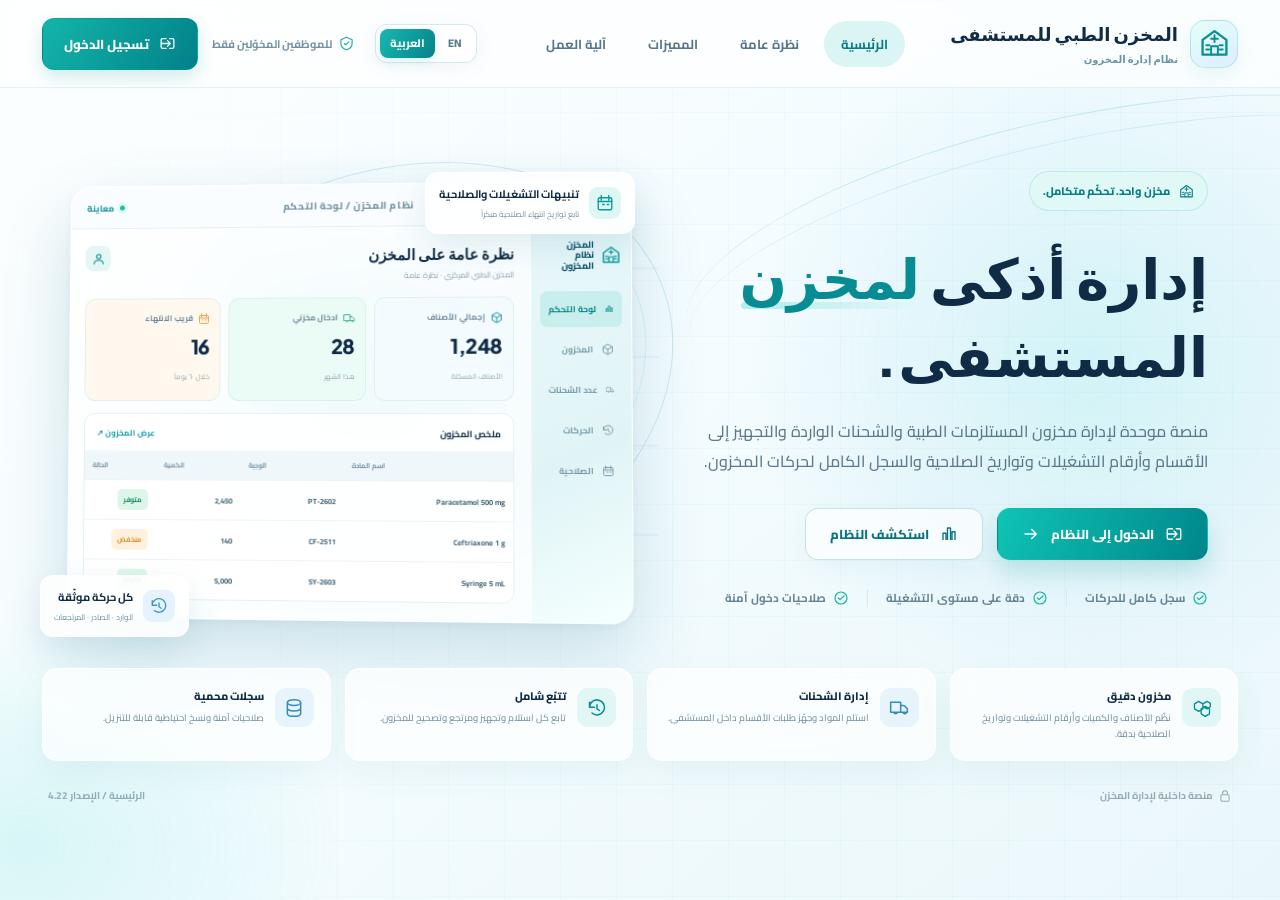
==== static/index.html @ a737998b "Add files via upload" ====
<!DOCTYPE html>
<html lang="ar" dir="rtl">
<head>
  <meta charset="UTF-8">
  <meta name="viewport" content="width=device-width, initial-scale=1.0">
  <meta name="theme-color" content="#f4fbfd">
  <meta name="description" content="Hospital Warehouse IMS — a secure workspace for medical inventory, shipment receiving, department distribution and expiry tracking.">
  <title>Hospital Warehouse IMS — Home</title>
  <script>try{const v=localStorage.getItem('hospital-warehouse-language');if(v==='en'){document.documentElement.lang='en';document.documentElement.dir='ltr';}}catch(_e){}document.documentElement.classList.add('i18n-pending');</script>
  <style>
    @import url('https://fonts.googleapis.com/css2?family=DM+Sans:wght@400;500;600;700&family=Plus+Jakarta+Sans:wght@400;500;600;700;800&display=swap');
    :root {
      --navy: #102b46; --muted:#607b8e; --teal:#009f9b; --deep:#087c83;
      --aqua:#50d5d0; --line:rgba(94,160,177,.16); --light:#f4fbff;
      --shadow:0 26px 70px rgba(47,111,136,.13);
      --radius:22px;
    }
    *{box-sizing:border-box}
    html{scroll-behavior:smooth}
    body{margin:0;color:var(--navy);background:#f6fbfd;font-family:'DM Sans',system-ui,-apple-system,sans-serif;overflow-x:hidden}
    button,a{font:inherit}a{text-decoration:none;color:inherit}button{cursor:pointer}
    svg{display:block}::selection{background:#b5efeb;color:#0b545b}
    .defs{position:absolute;width:0;height:0;overflow:hidden}
    .site{position:relative;isolation:isolate;min-height:100vh;overflow:hidden;background:linear-gradient(139deg,#fbfeff 8%,#f4fcff 46%,#eaf7fa 100%)}
    .site:before{content:"";position:absolute;z-index:-2;inset:0;background-image:linear-gradient(rgba(47,143,167,.035) 1px,transparent 1px),linear-gradient(90deg,rgba(47,143,167,.035) 1px,transparent 1px);background-size:56px 56px;mask-image:linear-gradient(90deg,transparent 0%,black 55%,black 100%)}
    .ambient{position:absolute;pointer-events:none;z-index:-1;filter:blur(4px)}
    .a1{width:670px;height:670px;right:-145px;top:25px;border-radius:50%;background:radial-gradient(circle,rgba(107,219,228,.23) 0%,rgba(170,225,238,.1) 53%,transparent 72%);animation:ambientFloat 13s ease-in-out infinite}
    .a2{width:650px;height:470px;left:-300px;bottom:-180px;background:radial-gradient(ellipse,rgba(68,216,202,.16),transparent 68%);animation:ambientFloat 17s ease-in-out infinite reverse}
    .ribbon{position:absolute;z-index:-1;width:60vw;height:240px;right:-13vw;top:120px;border-top:1px solid rgba(0,157,173,.18);border-radius:50%;transform:rotate(-13deg);pointer-events:none}
    .ribbon:after{content:"";position:absolute;inset:22px 0 0;border-top:1px solid rgba(0,157,173,.13);border-radius:50%}
    @keyframes ambientFloat{50%{transform:translate3d(-14px,25px,0)}}
    .navbar{height:88px;border-bottom:1px solid rgba(110,168,184,.16);background:rgba(255,255,255,.64);backdrop-filter:blur(24px);-webkit-backdrop-filter:blur(24px);position:relative;z-index:10}
    .nav-inner{max-width:1392px;margin:auto;padding:0 42px;height:100%;display:flex;align-items:center;gap:40px}
    .brand{display:flex;align-items:center;gap:12px;min-width:258px}
    .brand-icon{height:48px;width:48px;background:linear-gradient(145deg,#e4fff9,#dceeff);border:1px solid rgba(43,163,162,.23);border-radius:15px;display:grid;place-items:center;box-shadow:0 6px 18px rgba(16,139,153,.09)}
    .brand-icon svg{height:31px;width:31px;color:#0a9092}
    .brand-name{font-family:'Plus Jakarta Sans',system-ui,sans-serif;font-size:18px;font-weight:800;letter-spacing:-.75px;line-height:1.2}
    .brand-sub{display:block;font-size:10px;letter-spacing:1.8px;text-transform:uppercase;font-weight:700;color:#6896a8;margin-top:5px}
    .nav-links{display:flex;align-items:center;gap:8px;margin:auto}
    .nav-links a{display:inline-flex;padding:11px 17px;align-items:center;border-radius:30px;color:#58758a;font-weight:700;font-size:13px;transition:background .25s,color .25s}
    .nav-links a:hover{color:#067d84;background:#eaf8f8}
    .nav-links a.active{color:#087b83;background:rgba(78,205,196,.19)}
    .nav-actions{display:flex;align-items:center;gap:14px}
    .secure-note{display:flex;gap:7px;align-items:center;font-size:11px;font-weight:700;color:#7392a2;white-space:nowrap}
    .secure-note svg{height:15px;width:15px;color:#1da9a3}
    .login-btn{display:flex;align-items:center;justify-content:center;gap:10px;padding:13px 21px;color:#fff;font-weight:800;font-size:13px;background:linear-gradient(120deg,#13b5aa,#028188);border:1px solid rgba(0,137,140,.24);border-radius:12px;box-shadow:0 7px 18px rgba(1,138,140,.18);white-space:nowrap;transition:transform .25s,box-shadow .25s}
    .login-btn svg{height:17px;width:17px}.login-btn:hover{transform:translateY(-2px);box-shadow:0 10px 26px rgba(1,138,140,.24)}
    .mobile-toggle{display:none;background:rgba(255,255,255,.9);border:1px solid var(--line);height:42px;width:42px;border-radius:11px;color:#127b85}
    .mobile-toggle svg{width:20px;height:20px;margin:auto}
    .hero{max-width:1392px;margin:auto;padding:58px 42px 0;position:relative;min-height:650px}
    .hero-grid{display:grid;grid-template-columns:51% 49%;gap:0;align-items:center;min-height:495px}
    .copy{position:relative;z-index:4;padding-bottom:22px;padding-right:30px}
    .eyebrow{display:inline-flex;align-items:center;gap:9px;padding:9px 13px;background:rgba(223,249,245,.78);border:1px solid rgba(49,177,171,.19);color:#087c82;border-radius:40px;font-size:11px;font-weight:800;letter-spacing:1.2px}
    .eyebrow svg{height:15px;width:15px}
    h1,h2,p{margin:0}
    h1{font-family:'Plus Jakarta Sans',system-ui,sans-serif;font-weight:800;letter-spacing:-3.9px;line-height:1.115;font-size:clamp(44px,4.35vw,66px);margin:27px 0 23px;max-width:630px}
    h1 .colored{color:#078c93;position:relative}
    h1 .colored:after{content:"";position:absolute;height:7px;background:linear-gradient(90deg,rgba(91,219,210,.45),transparent);left:1%;right:0;bottom:2px;z-index:-1;border-radius:99px}
    .lead{font-size:16px;line-height:1.85;color:#5c788b;max-width:555px;font-weight:500}
    .cta-row{display:flex;gap:14px;align-items:center;margin-top:31px;flex-wrap:wrap}
    .cta{height:52px;padding:0 24px;display:inline-flex;align-items:center;justify-content:center;gap:11px;font-size:13px;font-weight:800;border-radius:13px;border:1px solid transparent;transition:transform .25s,box-shadow .25s,background .25s}
    .cta svg{height:18px;width:18px}
    .cta-primary{color:white;background:linear-gradient(115deg,#0fc4b5,#00868b);box-shadow:0 13px 24px rgba(4,145,152,.20)}
    .cta-primary:hover{transform:translateY(-3px);box-shadow:0 17px 32px rgba(4,145,152,.24)}
    .cta-secondary{color:#0a7380;background:rgba(255,255,255,.66);border-color:rgba(31,145,156,.24);box-shadow:0 7px 25px rgba(53,138,164,.06)}
    .cta-secondary:hover{background:#fff;transform:translateY(-3px)}
    .trust{display:flex;align-items:center;flex-wrap:wrap;gap:18px;margin-top:27px;color:#668393;font-weight:700;font-size:11.5px}
    .trust span{display:flex;align-items:center;gap:7px;white-space:nowrap}
    .trust svg{width:16px;height:16px;color:#17b2a6}
    .trust .pipe{width:1px;height:18px;background:#d9e9ef;display:block}
    .stage{position:relative;height:510px;display:flex;align-items:center;justify-content:center;padding:22px 0 22px 10px}
    .halo{position:absolute;width:92%;height:89%;border-radius:50%;background:radial-gradient(circle,rgba(94,226,211,.23) 0,rgba(192,232,243,.13) 46%,transparent 72%);top:2%;left:9%}
    .rings{position:absolute;width:580px;height:430px;border:1px solid rgba(30,150,168,.18);border-radius:50%;transform:rotate(-20deg);left:10%;top:5%;pointer-events:none}
    .rings:after{content:"";position:absolute;inset:26px;border:1px solid rgba(37,180,181,.12);border-radius:50%}
    .warehouse-lines{position:absolute;left:18%;right:-12%;top:2%;bottom:0;opacity:.25;pointer-events:none}
    .warehouse-lines svg{width:100%;height:100%;color:#b2dbe7}
    .dash-window{position:relative;z-index:2;width:min(100%,625px);margin-left:2%;border-radius:22px;border:1px solid rgba(255,255,255,.97);background:rgba(255,255,255,.69);box-shadow:0 30px 70px rgba(18,104,133,.19),0 3px 8px rgba(0,104,125,.06);backdrop-filter:blur(24px);-webkit-backdrop-filter:blur(24px);transform:perspective(1300px) rotateY(-4deg) rotateX(2deg);overflow:hidden;transition:transform .65s cubic-bezier(.2,.9,.2,1)}
    .dash-window:hover{transform:perspective(1300px) rotateY(0) rotateX(0) translateY(-5px)}
    .window-top{height:43px;border-bottom:1px solid #e5f1f5;display:flex;align-items:center;justify-content:space-between;padding:0 16px;background:rgba(249,253,255,.77)}
    .dots{display:flex;gap:6px}.dots i{height:8px;width:8px;background:#d8e9ee;border-radius:50%}.dots i:first-child{background:#81dbd4}.dots i:nth-child(2){background:#bce6e7}
    .window-top .view-label{font-size:10px;color:#7696a5;font-weight:800;letter-spacing:.6px}
    .window-top .preview{display:flex;align-items:center;gap:6px;color:#259b9f;font-weight:800;font-size:9px}
    .window-top .preview span{height:5px;width:5px;border-radius:100%;background:#20bba6;box-shadow:0 0 0 3px #dff9f4}
    .dash-layout{display:grid;grid-template-columns:98px 1fr;min-height:332px}
    .dash-sidebar{padding:15px 9px;background:linear-gradient(155deg,#e9f8fa,#e0f4f6 58%,#f5ffff)}
    .dash-brand{display:flex;align-items:center;gap:7px;margin:0 0 20px 5px;font-size:9px;font-weight:800;line-height:1.15;color:#145470}
    .dash-brand svg{height:21px;width:21px;color:#079a9c}
    .tiny-link{display:flex;align-items:center;gap:8px;font-size:8.5px;font-weight:700;color:#7298a5;padding:10px 8px;border-radius:7px;margin:4px 0;white-space:nowrap}
    .tiny-link svg{height:12px;width:12px}.tiny-link.selected{background:#c8efed;color:#047f85}
    .dash-content{padding:17px 17px 18px 15px}
    .dash-heading{display:flex;justify-content:space-between;align-items:flex-start;margin-bottom:14px}
    .dash-heading h2{font-family:'Plus Jakarta Sans',sans-serif;font-size:15px;letter-spacing:-.5px}
    .dash-heading p{font-size:8px;color:#8da1ac;margin-top:4px}.dash-heading .avatar{width:26px;height:26px;border-radius:8px;background:#e4f7f5;display:grid;place-items:center;color:#008c91}.dash-heading .avatar svg{height:15px;width:15px}
    .metrics{display:grid;grid-template-columns:repeat(3,1fr);gap:8px}
    .metric{min-height:75px;border-radius:11px;padding:12px 10px;border:1px solid rgba(205,233,237,.55);background:#f3fbff}
    .metric:nth-child(2){background:#ebfbf5}.metric:nth-child(3){background:#fff8ee}
    .metric span{display:flex;align-items:center;gap:5px;color:#678699;font-size:8px;font-weight:700;white-space:nowrap}
    .metric svg{height:12px;width:12px;color:#078d9b}.metric:nth-child(2) svg{color:#31aa89}.metric:nth-child(3) svg{color:#ef9a33}
    .metric strong{font-family:'Plus Jakarta Sans',sans-serif;font-size:20px;font-weight:800;display:block;letter-spacing:-.5px;margin-top:8px}
    .metric small{font-size:7px;color:#8ba5af}
    .mock-panel{border:1px solid #e5f0f3;border-radius:11px;background:rgba(255,255,255,.84);margin-top:12px;overflow:hidden}
    .mock-heading{display:flex;align-items:center;justify-content:space-between;padding:11px 12px 9px}.mock-heading strong{font-size:9px}.mock-heading span{font-size:8px;color:#0d9b9e;font-weight:700}
    .mock-table{border-collapse:collapse;width:100%;table-layout:fixed}.mock-table th{background:#eff7fa;color:#7793a3;text-align:left;font-size:7px;padding:8px 8px}.mock-table td{border-top:1px solid #edf4f7;color:#3e6376;font-size:7.5px;font-weight:700;padding:9px 8px;overflow:hidden;text-overflow:ellipsis;white-space:nowrap}
    .mock-table th:nth-child(1){width:39%}.mock-table th:nth-child(2){width:24%}.mock-table th:nth-child(3){width:20%}.mock-table th:nth-child(4){width:17%}
    .stock-tag{display:inline-block;padding:4px 6px;background:#dcf7e9;color:#16895f;border-radius:5px;font-size:7px}.stock-tag.warning{background:#fff1dd;color:#d28d27}
    .floating{position:absolute;z-index:4;box-shadow:0 14px 34px rgba(37,126,147,.13);backdrop-filter:blur(18px);-webkit-backdrop-filter:blur(18px);border:1px solid rgba(255,255,255,.95);background:rgba(255,255,255,.83);border-radius:13px;padding:11px 13px;display:flex;align-items:center;gap:10px;animation:bob 6s ease-in-out infinite}
    @keyframes bob{50%{transform:translateY(-9px)}}
    .floating .iconbox{height:32px;width:32px;border-radius:9px;display:grid;place-items:center;background:#ddf8f4;color:#0a9b99}.floating svg{height:18px;width:18px}.floating strong{display:block;font-size:11px;white-space:nowrap}.floating small{display:block;color:#7291a0;font-size:8px;margin-top:3px}
    .float-a{top:26px;right:-7px}.float-b{bottom:19px;left:-2px;animation-delay:-3s}.float-b .iconbox{background:#e6f3ff;color:#409bb9}
    .feature-bar{position:relative;z-index:4;display:grid;grid-template-columns:repeat(4,1fr);gap:14px;margin-top:12px;padding-bottom:48px}
    .feature{display:flex;align-items:flex-start;gap:11px;padding:19px 16px;border:1px solid rgba(255,255,255,.9);background:rgba(255,255,255,.69);backdrop-filter:blur(12px);-webkit-backdrop-filter:blur(12px);border-radius:15px;box-shadow:0 13px 31px rgba(85,147,160,.075);transition:transform .25s,box-shadow .25s}
    .feature:hover{transform:translateY(-5px);box-shadow:0 20px 40px rgba(85,147,160,.11)}
    .feature-ico{background:#e0f7f5;border-radius:11px;min-width:39px;width:39px;height:39px;display:grid;place-items:center;color:#078e92}.feature:nth-child(even) .feature-ico{background:#e7f4fb;color:#348db7}.feature svg{height:20px;width:20px}
    .feature h3{font-size:11px;font-weight:800;margin:1px 0 6px}.feature p{font-size:9.4px;line-height:1.65;font-weight:500;color:#7490a1}
    .section-hint{display:flex;justify-content:space-between;align-items:center;max-width:1310px;margin:-23px auto 24px;padding:0 6px;color:#90adb8;font-size:10px;font-weight:700}
    .section-hint span{display:flex;align-items:center;gap:5px}.section-hint svg{height:14px;width:14px}
    .modal-backdrop{position:fixed;z-index:200;inset:0;display:none;align-items:center;justify-content:center;background:rgba(14,48,66,.35);backdrop-filter:blur(6px);padding:20px}
    .modal-backdrop.open{display:flex}
    .modal{width:min(420px,100%);border-radius:24px;background:#fff;border:1px solid rgba(255,255,255,.95);box-shadow:0 28px 100px rgba(13,57,79,.2);padding:29px;text-align:center}
    .modal-icon{width:55px;height:55px;background:#e7faf8;color:#099596;border-radius:15px;display:grid;place-items:center;margin:0 auto 16px}.modal-icon svg{height:26px;width:26px}
    .modal h2{font-family:'Plus Jakarta Sans',sans-serif;font-size:20px;letter-spacing:-.6px;margin-bottom:10px}.modal p{color:#657f8f;font-size:13px;line-height:1.65}
    .modal button{border:0;border-radius:11px;padding:12px 25px;background:#0a9997;color:#fff;font-size:12px;font-weight:800;margin-top:22px}
    @media(max-width:1180px){.nav-inner{padding:0 25px;gap:14px}.brand{min-width:235px}.nav-links a{padding:9px 11px}.secure-note{display:none}.hero{padding:48px 28px 0}.hero-grid{grid-template-columns:50% 50%}h1{font-size:clamp(38px,4.8vw,55px);letter-spacing:-3px}.float-a{right:-1px}.float-b{left:2px}.feature{padding:15px 11px}.feature p{font-size:9px}}
    @media(max-width:900px){.navbar{height:75px}.nav-inner{padding:0 22px}.brand{min-width:auto;margin-right:auto}.brand-icon{height:43px;width:43px}.brand-icon svg{height:27px;width:27px}.brand-name{font-size:15px}.brand-sub{letter-spacing:1.4px;font-size:9px}.mobile-toggle{display:grid;place-items:center}.nav-links{position:absolute;display:none;top:75px;left:16px;right:16px;flex-direction:column;align-items:stretch;padding:12px;background:rgba(255,255,255,.97);box-shadow:0 16px 40px rgba(30,101,124,.15);border:1px solid #d9eaed;border-radius:13px;gap:2px}.nav-links.open{display:flex}.login-btn{padding:12px 15px}.hero{padding:42px 25px 0}.hero-grid{grid-template-columns:1fr;min-height:auto}.copy{padding:0}.lead{max-width:670px}.stage{height:450px;padding:10px 5%}.dash-window{max-width:610px}.feature-bar{grid-template-columns:repeat(2,1fr);margin-top:0}.section-hint{padding:0 25px}.trust{margin-bottom:12px}}
    @media(max-width:560px){.navbar{height:71px}.nav-inner{padding:0 15px;gap:8px}.brand-icon{width:39px;height:39px;border-radius:11px}.brand-icon svg{width:25px;height:25px}.brand{gap:8px}.brand-name{font-size:12px;letter-spacing:-.4px}.brand-sub{font-size:7px;letter-spacing:1px;margin-top:3px}.nav-links{top:71px}.nav-actions{gap:8px}.login-btn{padding:11px 12px;font-size:11px;border-radius:10px}.login-btn svg{height:15px;width:15px}.mobile-toggle{width:38px;height:38px}.hero{padding:36px 16px 0}.eyebrow{font-size:9px;letter-spacing:.7px}h1{font-size:clamp(36px,9.2vw,51px);letter-spacing:-2.9px;margin:23px 0 18px}.lead{font-size:13px;line-height:1.8}.cta-row{gap:10px;margin-top:25px}.cta{height:46px;padding:0 15px;font-size:11px}.trust{font-size:9px;gap:10px;margin:24px 0 0}.trust .pipe{display:none}.trust svg{height:13px;width:13px}.stage{height:335px;padding:0;margin:5px -12px 10px}.dash-window{width:95%;transform:none;border-radius:16px}.dash-window:hover{transform:none}.window-top{height:30px;padding:0 10px}.dash-layout{grid-template-columns:68px 1fr;min-height:auto}.dash-sidebar{padding:10px 5px}.dash-brand{font-size:6px;gap:4px;margin:0 0 10px 3px}.dash-brand svg{height:15px;width:15px}.tiny-link{font-size:6px;gap:4px;padding:7px 4px}.tiny-link svg{height:9px;width:9px}.dash-content{padding:10px 8px}.dash-heading h2{font-size:11px}.dash-heading p{font-size:6px}.dash-heading .avatar{height:22px;width:22px}.metrics{gap:4px}.metric{min-height:56px;padding:7px 5px;border-radius:7px}.metric span{font-size:6px;gap:2px}.metric svg{width:9px;height:9px}.metric strong{font-size:14px;margin-top:5px}.metric small{font-size:5px}.mock-panel{margin-top:8px}.mock-heading{padding:8px}.mock-heading strong{font-size:7px}.mock-heading span{font-size:6px}.mock-table th{font-size:5px;padding:6px 3px}.mock-table td{font-size:5.5px;padding:7px 3px}.stock-tag{font-size:5px;padding:3px}.floating{padding:6px 8px;gap:6px}.floating .iconbox{height:23px;width:23px;border-radius:6px}.floating .iconbox svg{height:12px;width:12px}.floating strong{font-size:8px}.floating small{font-size:6px}.float-a{top:2px;right:2px}.float-b{bottom:2px;left:2px}.feature-bar{gap:9px;padding-bottom:30px}.feature{padding:12px 9px;border-radius:12px;gap:7px}.feature-ico{min-width:31px;width:31px;height:31px;border-radius:8px}.feature-ico svg{height:16px;width:16px}.feature h3{font-size:9px;margin-bottom:5px}.feature p{font-size:8px;line-height:1.5}.section-hint{padding:0 16px;margin-bottom:18px;font-size:9px}}
    @media(prefers-reduced-motion:reduce){*,*::before,*::after{animation-duration:.01ms !important;scroll-behavior:auto !important;transition-duration:.01ms !important}}
  </style>
  <link rel="stylesheet" href="/static/language.css?v=4.22.0">
</head>
<body>
<svg class="defs" xmlns="http://www.w3.org/2000/svg" aria-hidden="true">
  <symbol id="hospital" viewBox="0 0 32 32"><path d="M3.7 27.5V12.3L16 3.2l12.3 9.1v15.2H3.7Z" fill="none" stroke="currentColor" stroke-width="2.4" stroke-linejoin="round"/><path d="M12.5 27.5v-8.6h7v8.6M16 7.5v7m-3.5-3.5h7M7.5 17.8h3M21.5 17.8h3M7.5 22.1h3M21.5 22.1h3" fill="none" stroke="currentColor" stroke-width="2" stroke-linecap="round"/></symbol>
  <symbol id="arrow-right" viewBox="0 0 24 24"><path d="M4 12h15m-6-6 6 6-6 6" fill="none" stroke="currentColor" stroke-width="1.9" stroke-linecap="round" stroke-linejoin="round"/></symbol>
  <symbol id="login" viewBox="0 0 24 24"><path d="M10 5H5a2 2 0 0 0-2 2v10a2 2 0 0 0 2 2h5M12 8l4 4-4 4m-9-4h13m-1-7h4a2 2 0 0 1 2 2v10a2 2 0 0 1-2 2h-4" fill="none" stroke="currentColor" stroke-width="1.8" stroke-linecap="round" stroke-linejoin="round"/></symbol>
  <symbol id="shield" viewBox="0 0 24 24"><path d="m12 2 9 4v6c0 5.4-3.6 8.6-9 10-5.4-1.4-9-4.6-9-10V6l9-4Z" fill="none" stroke="currentColor" stroke-width="1.8" stroke-linejoin="round"/><path d="m8.5 12 2.3 2.3 4.8-4.9" fill="none" stroke="currentColor" stroke-width="1.8" stroke-linecap="round" stroke-linejoin="round"/></symbol>
  <symbol id="boxes" viewBox="0 0 24 24"><path d="m3 7 5-3 5 3v6l-5 3-5-3V7Zm8 6 5-3 5 3v6l-5 3-5-3v-6ZM13 7l5-3 4 2.5v4L18 13l-5-3V7Z" fill="none" stroke="currentColor" stroke-width="1.6" stroke-linejoin="round"/></symbol>
  <symbol id="box" viewBox="0 0 24 24"><path d="m12 2 9 5v10l-9 5-9-5V7l9-5Zm0 20V12m0 0L3 7m9 5 9-5" stroke="currentColor" stroke-width="1.8" fill="none" stroke-linejoin="round"/></symbol>
  <symbol id="truck" viewBox="0 0 24 24"><path d="M2 5h12v12H2zM14 9h4l4 4v4h-8M6 17a2 2 0 1 0 4 0m7 0a2 2 0 1 0 4 0" stroke="currentColor" stroke-width="1.8" fill="none" stroke-linecap="round" stroke-linejoin="round"/></symbol>
  <symbol id="calendar" viewBox="0 0 24 24"><rect x="3" y="5" width="18" height="16" rx="2" fill="none" stroke="currentColor" stroke-width="1.8"/><path d="M7 2v6M17 2v6M3 10h18m-12 4h2m4 0h2" fill="none" stroke="currentColor" stroke-width="1.8" stroke-linecap="round"/></symbol>
  <symbol id="history" viewBox="0 0 24 24"><path d="M3 11a9 9 0 1 1 3 7M3 5v6h6m3-3v5l3 2" stroke="currentColor" stroke-width="1.8" fill="none" stroke-linecap="round" stroke-linejoin="round"/></symbol>
  <symbol id="chart" viewBox="0 0 24 24"><path d="M4 20V11h4v9M10 20V4h4v16M16 20V9h4v11" fill="none" stroke="currentColor" stroke-width="1.8" stroke-linejoin="round"/></symbol>
  <symbol id="check" viewBox="0 0 24 24"><circle cx="12" cy="12" r="9" fill="none" stroke="currentColor" stroke-width="1.8"/><path d="m8 12 2.5 2.5L16.5 9" stroke="currentColor" stroke-width="1.8" fill="none" stroke-linecap="round" stroke-linejoin="round"/></symbol>
  <symbol id="menu" viewBox="0 0 24 24"><path d="M4 7h16M4 12h16M4 17h16" fill="none" stroke="currentColor" stroke-width="1.8" stroke-linecap="round"/></symbol>
  <symbol id="user" viewBox="0 0 24 24"><circle cx="12" cy="8" r="3.5" fill="none" stroke="currentColor" stroke-width="1.7"/><path d="M4.5 20c0-4 3-6 7.5-6s7.5 2 7.5 6" stroke="currentColor" stroke-width="1.7" fill="none" stroke-linecap="round"/></symbol>
  <symbol id="database" viewBox="0 0 24 24"><ellipse cx="12" cy="5.5" rx="8" ry="3.5" stroke="currentColor" fill="none" stroke-width="1.8"/><path d="M4 5.5v13c0 2 3.6 3.5 8 3.5s8-1.5 8-3.5v-13M4 12c0 2 3.6 3.5 8 3.5s8-1.5 8-3.5" stroke="currentColor" fill="none" stroke-width="1.8"/></symbol>
  <symbol id="lock" viewBox="0 0 24 24"><rect x="5" y="10" width="14" height="11" rx="2" stroke="currentColor" fill="none" stroke-width="1.8"/><path d="M8 10V7a4 4 0 0 1 8 0v3" stroke="currentColor" fill="none" stroke-width="1.8"/></symbol>
</svg>
<div class="site" id="home">
  <div class="ambient a1"></div><div class="ambient a2"></div><div class="ribbon"></div>
  <header class="navbar">
    <div class="nav-inner">
      <a class="brand" href="#home" aria-label="Hospital Warehouse IMS home">
        <span class="brand-icon"><svg><use href="#hospital"/></svg></span>
        <span class="brand-name">Hospital Warehouse<span class="brand-sub">Inventory Management System</span></span>
      </a>
      <nav class="nav-links" id="mainNav" aria-label="Primary navigation">
        <a class="active" href="#home" aria-current="page">Home</a>
        <a href="#" data-upcoming="Overview">Overview</a>
        <a href="#" data-upcoming="Features">Features</a>
        <a href="#" data-upcoming="Workflow">Workflow</a>
      </nav>
      <div class="nav-actions">
        <div class="language-switch" data-lang-switcher role="group" aria-label="Interface language"><button type="button" data-language="ar" aria-pressed="true" translate="no">العربية</button><button type="button" data-language="en" aria-pressed="false" translate="no">EN</button></div><span class="secure-note"><svg><use href="#shield"/></svg> Staff access only</span>
        <a class="login-btn" href="login.html" data-login><svg><use href="#login"/></svg> Login</a>
        <button class="mobile-toggle" id="menuToggle" type="button" aria-label="Toggle navigation" aria-controls="mainNav" aria-expanded="false"><svg><use href="#menu"/></svg></button>
      </div>
    </div>
  </header>
  <main>
    <!-- FIRST SECTION ONLY: HOME / HERO. Add overview/features/workflow sections after this is approved. -->
    <section class="hero" aria-label="Warehouse inventory home">
      <div class="hero-grid">
        <div class="copy">
          <span class="eyebrow"><svg><use href="#hospital"/></svg> ONE WAREHOUSE. TOTAL CONTROL.</span>
          <h1>Smarter hospital <span class="colored">warehouse</span> management.</h1>
          <p class="lead">One reliable place to manage medical inventory, incoming shipments, department distributions, batch numbers, expiration dates, and the complete history of every movement.</p>
          <div class="cta-row">
            <a href="login.html" data-login class="cta cta-primary"><svg><use href="#login"/></svg> Login to system <svg><use href="#arrow-right"/></svg></a>
            <button class="cta cta-secondary" id="exploreButton" type="button"><svg><use href="#chart"/></svg> Explore the system</button>
          </div>
          <div class="trust" aria-label="System highlights">
            <span><svg><use href="#check"/></svg> Full movement history</span><i class="pipe" aria-hidden="true"></i>
            <span><svg><use href="#check"/></svg> Batch-level accuracy</span><i class="pipe" aria-hidden="true"></i>
            <span><svg><use href="#check"/></svg> Secure user access</span>
          </div>
        </div>
        <div class="stage" aria-label="Illustrative warehouse dashboard preview">
          <div class="halo"></div><div class="rings"></div>
          <div class="warehouse-lines" aria-hidden="true">
            <svg viewBox="0 0 620 500" preserveAspectRatio="xMidYMid meet">
              <g fill="none" stroke="currentColor" stroke-width="3" opacity=".65"><path d="M80 95h495M80 195h495M80 295h495M80 395h495M105 75v355M245 75v355M385 75v355M535 75v355"/></g>
              <g fill="#bfdee7" stroke="#9bcbd8" stroke-width="2">
                <path d="M116 116h55v70h-55zM181 133h53v53h-53zM256 116h61v70h-61zM327 127h48v59h-48zM395 108h61v78h-61zM466 128h59v58h-59zM116 219h64v66h-64zM188 222h45v63h-45zM256 207h55v78h-55zM320 221h55v64h-55zM395 224h51v61h-51zM455 210h69v75h-69zM114 314h55v71h-55zM181 326h53v59h-53zM254 313h53v72h-53zM314 325h61v60h-61zM394 313h58v72h-58zM460 317h64v68h-64z"/>
              </g>
            </svg>
          </div>
          <div class="dash-window" role="img" aria-label="Illustration of a light-colored inventory dashboard with overview statistics and stock table">
            <div class="window-top"><span class="dots"><i></i><i></i><i></i></span><span class="view-label">WAREHOUSE IMS / DASHBOARD</span><span class="preview"><span></span> PREVIEW</span></div>
            <div class="dash-layout">
              <div class="dash-sidebar">
                <div class="dash-brand"><svg><use href="#hospital"/></svg> Warehouse<br>IMS</div>
                <span class="tiny-link selected"><svg><use href="#chart"/></svg> Dashboard</span>
                <span class="tiny-link"><svg><use href="#box"/></svg> Inventory</span>
                <span class="tiny-link"><svg><use href="#truck"/></svg> Shipments</span>
                <span class="tiny-link"><svg><use href="#history"/></svg> Movements</span>
                <span class="tiny-link"><svg><use href="#calendar"/></svg> Expiry</span>
              </div>
              <div class="dash-content">
                <div class="dash-heading"><div><h2>Warehouse overview</h2><p>Central medical warehouse · Overview</p></div><div class="avatar"><svg><use href="#user"/></svg></div></div>
                <div class="metrics">
                  <div class="metric"><span><svg><use href="#box"/></svg> Total items</span><strong>1,248</strong><small>Registered products</small></div>
                  <div class="metric"><span><svg><use href="#truck"/></svg> Received</span><strong>28</strong><small>This month</small></div>
                  <div class="metric"><span><svg><use href="#calendar"/></svg> Near expiry</span><strong>16</strong><small>Next 60 days</small></div>
                </div>
                <div class="mock-panel">
                  <div class="mock-heading"><strong>Inventory snapshot</strong><span>View inventory ↗</span></div>
                  <table class="mock-table" aria-hidden="true"><thead><tr><th>Item name</th><th>Batch</th><th>Quantity</th><th>Status</th></tr></thead>
                    <tbody><tr><td>Paracetamol 500 mg</td><td>PT-2602</td><td>2,450</td><td><span class="stock-tag">In stock</span></td></tr>
                    <tr><td>Ceftriaxone 1 g</td><td>CF-2511</td><td>140</td><td><span class="stock-tag warning">Low</span></td></tr>
                    <tr><td>Syringe 5 mL</td><td>SY-2603</td><td>5,000</td><td><span class="stock-tag">In stock</span></td></tr></tbody>
                  </table>
                </div>
              </div>
            </div>
          </div>
          <div class="floating float-a"><span class="iconbox"><svg><use href="#calendar"/></svg></span><span><strong>Batch & expiry alerts</strong><small>Stay ahead of expiration dates</small></span></div>
          <div class="floating float-b"><span class="iconbox"><svg><use href="#history"/></svg></span><span><strong>Every movement recorded</strong><small>Receipts · Issues · Returns</small></span></div>
        </div>
      </div>
      <div class="feature-bar" id="highlights">
        <article class="feature"><span class="feature-ico"><svg><use href="#boxes"/></svg></span><div><h3>Accurate inventory</h3><p>Keep products, quantities, batches, and expiry dates organized.</p></div></article>
        <article class="feature"><span class="feature-ico"><svg><use href="#truck"/></svg></span><div><h3>Shipment management</h3><p>Receive supplies and issue requisitions to hospital departments.</p></div></article>
        <article class="feature"><span class="feature-ico"><svg><use href="#history"/></svg></span><div><h3>Complete traceability</h3><p>Track every receipt, distribution, return, and correction.</p></div></article>
        <article class="feature"><span class="feature-ico"><svg><use href="#database"/></svg></span><div><h3>Protected records</h3><p>Secure permissions and downloadable database backups.</p></div></article>
      </div>
      <div class="section-hint"><span><svg><use href="#lock"/></svg> Internal warehouse management platform</span><span>HOME / V4.22</span></div>
    </section>
  </main>
</div>
<div class="modal-backdrop" id="modalBackdrop" role="presentation">
  <section class="modal" role="dialog" aria-modal="true" aria-labelledby="modalTitle" aria-describedby="modalCopy">
    <div class="modal-icon"><svg><use href="#hospital"/></svg></div><h2 id="modalTitle">Next section coming soon</h2><p id="modalCopy">We're building the home page one section at a time. This area will be linked after the next design is approved.</p><button type="button" id="closeModal">Got it</button>
  </section>
</div>
<script>
  const nav = document.getElementById('mainNav');
  const menu = document.getElementById('menuToggle');
  const backdrop = document.getElementById('modalBackdrop');
  const modalTitle = document.getElementById('modalTitle');
  const modalCopy = document.getElementById('modalCopy');
  const closeModal = document.getElementById('closeModal');
  let previousFocus = null;
  function showModal(title,description){previousFocus=document.activeElement;modalTitle.textContent=title;modalCopy.textContent=description;backdrop.classList.add('open');window.HWLang?.apply();closeModal.focus();}
  function dismissModal(){backdrop.classList.remove('open');previousFocus?.focus()}
  document.querySelectorAll('[data-upcoming]').forEach(link=>link.addEventListener('click',e=>{e.preventDefault();nav.classList.remove('open');menu.setAttribute('aria-expanded','false');showModal(link.dataset.upcoming+' is next','We are designing the home screen first. The '+link.dataset.upcoming.toLowerCase()+' section will become a smooth-scroll anchor when we build it.')}));
  document.getElementById('exploreButton').addEventListener('click',()=>document.getElementById('highlights').scrollIntoView({behavior:'smooth',block:'center'}));
  menu.addEventListener('click',()=>{const open=nav.classList.toggle('open');menu.setAttribute('aria-expanded',String(open));});
  closeModal.addEventListener('click',dismissModal);
  backdrop.addEventListener('click',e=>{if(e.target===backdrop)dismissModal()});
  document.addEventListener('keydown',e=>{if(e.key==='Escape'&&backdrop.classList.contains('open'))dismissModal();});
  document.querySelector('a[href="#home"]').addEventListener('click',()=>{nav.classList.remove('open');menu.setAttribute('aria-expanded','false')});
</script>
<script src="/static/i18n.js?v=4.22.0"></script>
</body>
</html>
---- static/language.css ----
/* V4 bilingual additions. Always preserve the project's white/icy-blue/teal theme. */
@import url('https://fonts.googleapis.com/css2?family=Cairo:wght@400;500;600;700;800&family=Tajawal:wght@400;500;600;700;800&display=swap');
html.i18n-pending body{visibility:hidden}
.language-switch{display:inline-flex;align-items:center;gap:3px;padding:4px;border:1px solid rgba(70,164,182,.23);border-radius:12px;background:rgba(255,255,255,.84);box-shadow:0 4px 20px rgba(33,102,119,.06);direction:ltr;flex-shrink:0}
.language-switch button{border:0;background:transparent;color:#597a8b;padding:8px 10px;border-radius:8px;font-size:11px;font-weight:800;cursor:pointer;line-height:1.2;white-space:nowrap;transition:background .18s,color .18s}
.language-switch button.selected{background:linear-gradient(120deg,#17b8b2,#07828a);color:#fff;box-shadow:0 3px 10px rgba(9,156,155,.16)}
.language-switch button:focus-visible{outline:2px solid #137c85;outline-offset:2px}
html[lang="ar"] body,html[lang="ar"] button,html[lang="ar"] input,html[lang="ar"] select,html[lang="ar"] textarea,html[lang="ar"] a{font-family:'Cairo','Tajawal',Tahoma,Arial,sans-serif}
html[lang="ar"] body{letter-spacing:0}
html[lang="ar"] h1,html[lang="ar"] h2,html[lang="ar"] h3,html[lang="ar"] h4,html[lang="ar"] .logo-name,html[lang="ar"] .brand-name{letter-spacing:0 !important;line-height:1.4}
html[lang="ar"] .brand-sub,html[lang="ar"] .logo-sub{letter-spacing:0 !important;text-transform:none}
html[lang="ar"] .navgroup h4,html[lang="ar"] .eyebrow{letter-spacing:0 !important}
html[lang="ar"] .navitem,html[lang="ar"] .logout-item,html[lang="ar"] .db-table th,html[lang="ar"] .db-table td,html[lang="ar"] .db-input,html[lang="ar"] .db-select,html[lang="ar"] .db-textarea{direction:rtl;text-align:right}
html[lang="ar"] .account-button,html[lang="ar"] .account-menu a{direction:rtl;text-align:right}
html[lang="ar"] .account-menu{left:22px;right:auto}
html[lang="ar"] .sidebar{border-left:1px solid #e3edf1;border-right:0}
html[lang="ar"] .top-search input{min-width:0;text-align:right}
html[lang="ar"] .top-crumb,html[lang="ar"] .db-panel,html[lang="ar"] .db-head{text-align:right}
html[lang="ar"] .db-kpi .num,html[lang="ar"] .db-table .tiny{font-variant-numeric:tabular-nums}
html[lang="ar"] .db-table{direction:rtl}
html[lang="ar"] .db-table-wrap{direction:rtl}
html[lang="ar"] .db-field{justify-items:stretch;text-align:right}
html[lang="ar"] .login-art{align-items:flex-start;text-align:right}
html[lang="ar"] .login-card{text-align:right}
html[lang="ar"] .login-nav{direction:rtl}
html[lang="ar"] .input-wrap{direction:rtl}
html[lang="ar"] .login-tools,html[lang="ar"] .checkbox-label{direction:rtl}
html[lang="ar"] .db-grid,html[lang="ar"] .db-layout,html[lang="ar"] .db-kpis{direction:rtl}
html[lang="ar"] .ship-line,html[lang="ar"] .ship-line.issue{direction:rtl}
html[lang="ar"] .db-table [data-edit-item],html[lang="ar"] .db-table [data-edit-dept]{white-space:nowrap}
html[lang="ar"] .modal-body{text-align:right}
html[lang="ar"] #entityModal{direction:rtl}
html[lang="ar"] .modal-footer{justify-content:flex-start}
html[lang="ar"] .db-alert,html[lang="ar"] .db-note{line-height:1.95}
/* Keep batch IDs, item codes and dates readable in both directions. */
input[name="sku"],input[name="paper_ref"],input[name="code"],input[name="username"],input[type="date"],input[name="confirmation"]{unicode-bidi:plaintext}
html[lang="ar"] input[type="date"]{direction:ltr;text-align:left}
html[lang="ar"] .db-table td strong,html[lang="ar"] .db-table .tiny{unicode-bidi:plaintext}
/* Homepage and login switches use the existing header; no added marketing pages. */
.nav-actions .language-switch{margin-inline:7px}
.login-nav .language-switch{margin-inline:auto 16px}
.dash-top .language-switch{margin-inline:0 3px}
@media(min-width:901px){html[lang="ar"] .hero-grid{direction:rtl}html[lang="ar"] .copy{text-align:right}}
@media(max-width:900px){.nav-actions .language-switch{margin-inline:0}.language-switch button{padding:7px 8px;font-size:10px}}
@media(max-width:940px){
  html[lang="ar"] .sidebar{right:0;left:auto;transform:translateX(110%);box-shadow:-12px 0 27px rgba(19,86,112,.13)}
  html[lang="ar"] .sidebar.open{transform:translateX(0)}
  html[lang="ar"] .login-art{min-height:0}
  .dash-top .language-switch{order:1}
}
@media(max-width:480px){
  .language-switch{gap:1px;padding:2px;border-radius:9px}
  .language-switch button{font-size:9px;padding:6px 5px;border-radius:7px}
  .nav-actions .language-switch{margin:0}
  .login-nav .language-switch{margin-inline:0 7px}
  .dash-top .language-switch button{font-size:10px;padding:5px}
}
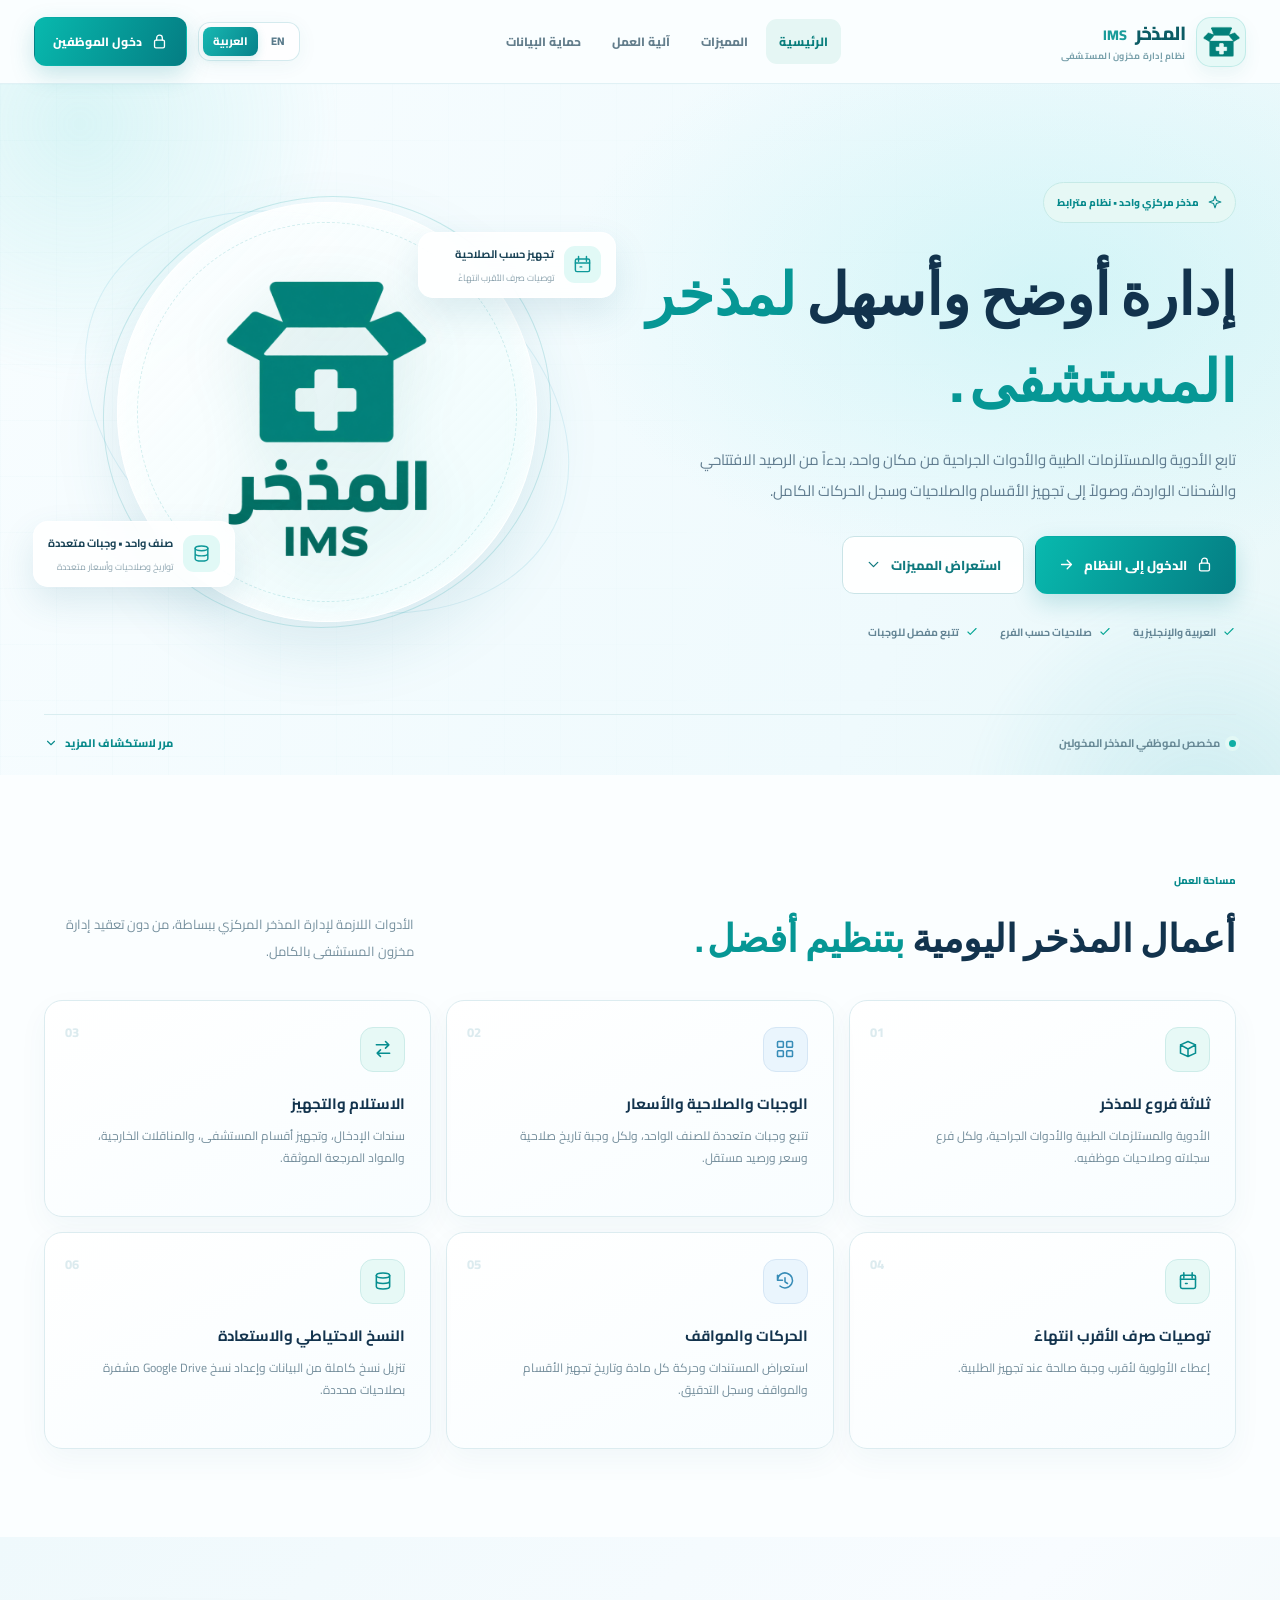
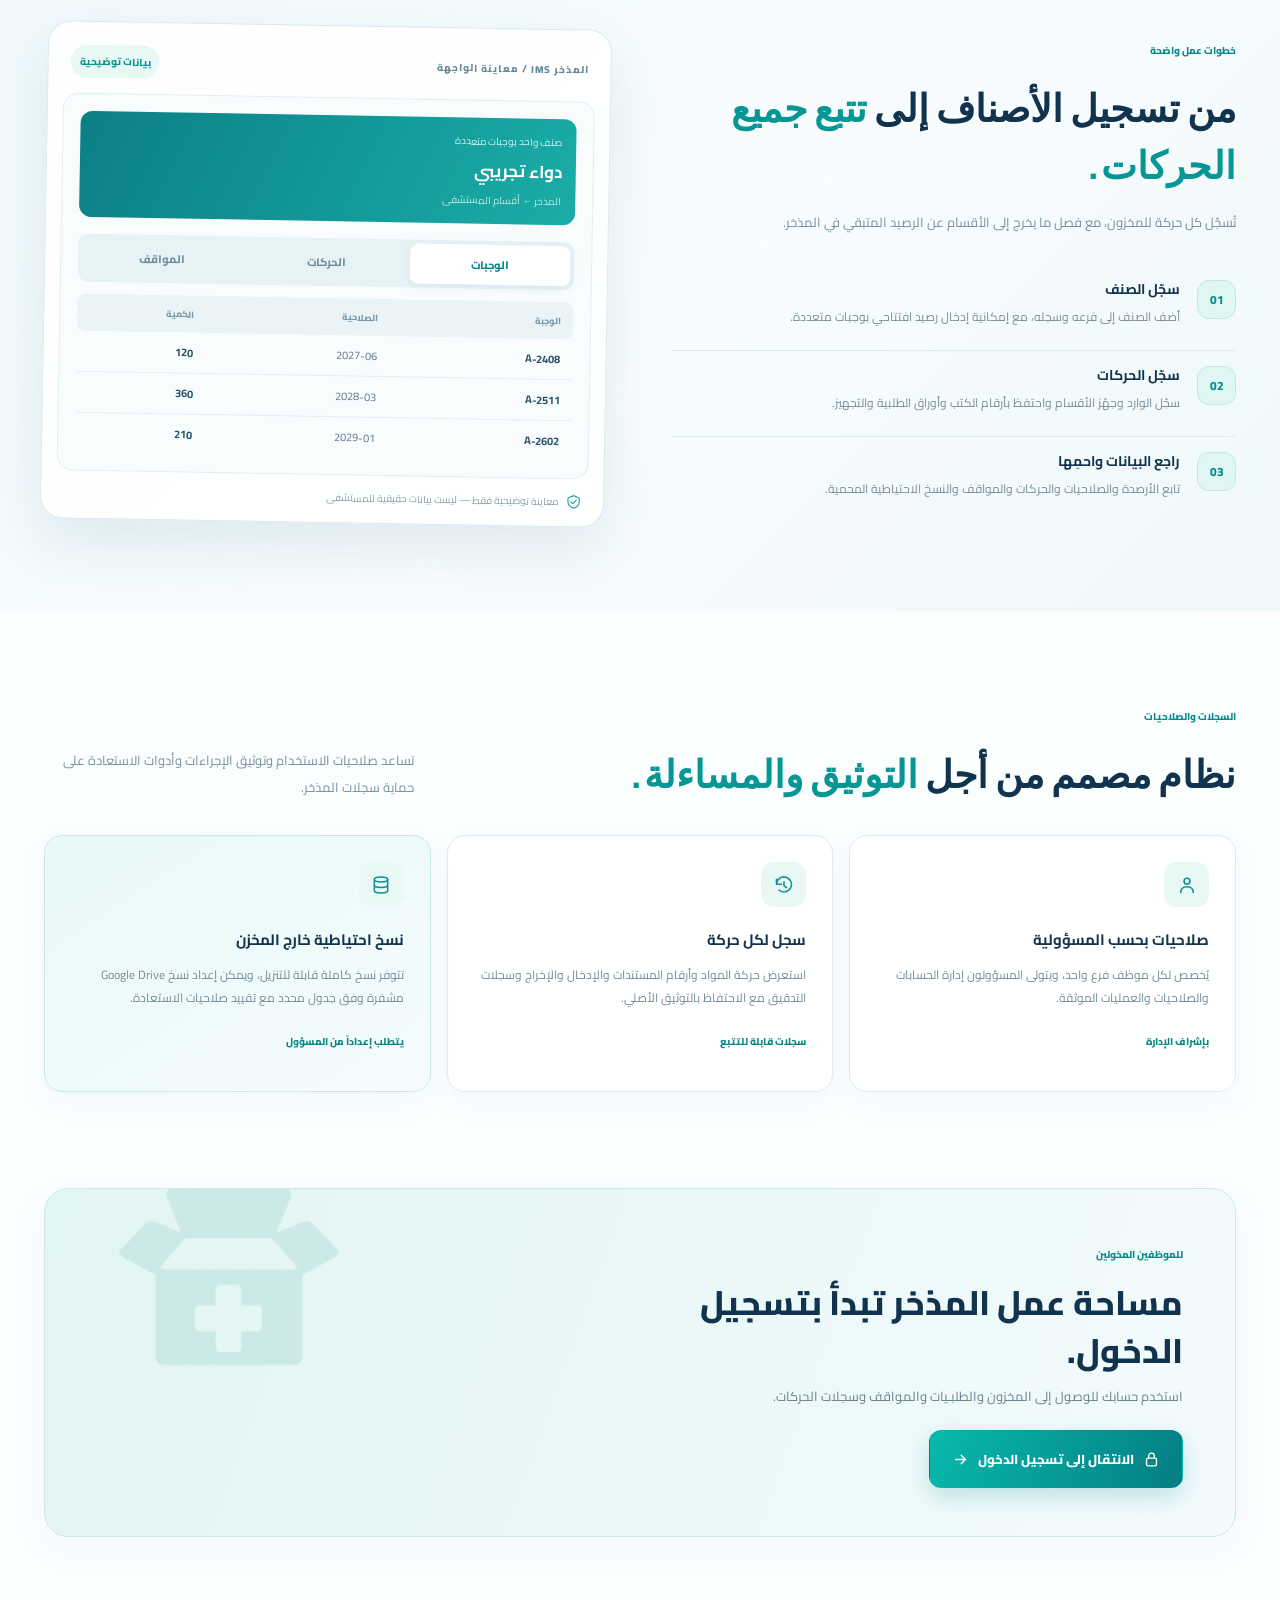
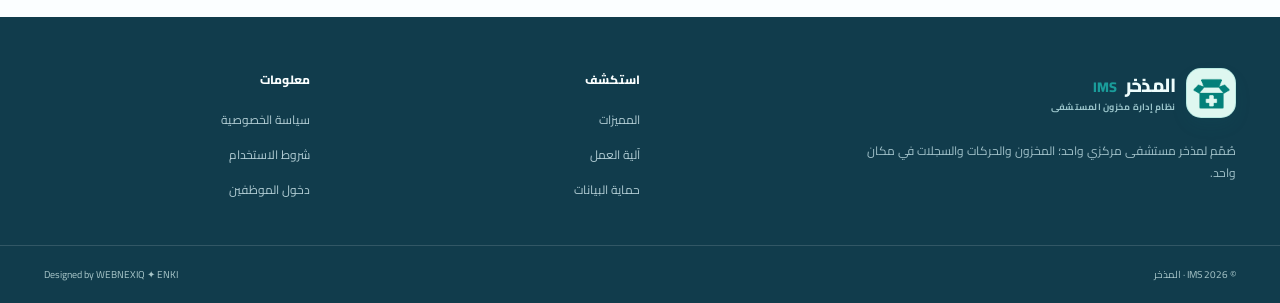
==== commit 436e8d6c: "Add files via upload" ====
--- a/static/index.html
+++ b/static/index.html
@@ -1,265 +1,22 @@
-<!DOCTYPE html>
-<html lang="ar" dir="rtl">
-<head>
-  <meta charset="UTF-8">
-  <meta name="viewport" content="width=device-width, initial-scale=1.0">
-  <meta name="theme-color" content="#f4fbfd">
-  <meta name="description" content="Hospital Warehouse IMS — a secure workspace for medical inventory, shipment receiving, department distribution and expiry tracking.">
-  <title>Hospital Warehouse IMS — Home</title>
-  <script>try{const v=localStorage.getItem('hospital-warehouse-language');if(v==='en'){document.documentElement.lang='en';document.documentElement.dir='ltr';}}catch(_e){}document.documentElement.classList.add('i18n-pending');</script>
-  <style>
-    @import url('https://fonts.googleapis.com/css2?family=DM+Sans:wght@400;500;600;700&family=Plus+Jakarta+Sans:wght@400;500;600;700;800&display=swap');
-    :root {
-      --navy: #102b46; --muted:#607b8e; --teal:#009f9b; --deep:#087c83;
-      --aqua:#50d5d0; --line:rgba(94,160,177,.16); --light:#f4fbff;
-      --shadow:0 26px 70px rgba(47,111,136,.13);
-      --radius:22px;
-    }
-    *{box-sizing:border-box}
-    html{scroll-behavior:smooth}
-    body{margin:0;color:var(--navy);background:#f6fbfd;font-family:'DM Sans',system-ui,-apple-system,sans-serif;overflow-x:hidden}
-    button,a{font:inherit}a{text-decoration:none;color:inherit}button{cursor:pointer}
-    svg{display:block}::selection{background:#b5efeb;color:#0b545b}
-    .defs{position:absolute;width:0;height:0;overflow:hidden}
-    .site{position:relative;isolation:isolate;min-height:100vh;overflow:hidden;background:linear-gradient(139deg,#fbfeff 8%,#f4fcff 46%,#eaf7fa 100%)}
-    .site:before{content:"";position:absolute;z-index:-2;inset:0;background-image:linear-gradient(rgba(47,143,167,.035) 1px,transparent 1px),linear-gradient(90deg,rgba(47,143,167,.035) 1px,transparent 1px);background-size:56px 56px;mask-image:linear-gradient(90deg,transparent 0%,black 55%,black 100%)}
-    .ambient{position:absolute;pointer-events:none;z-index:-1;filter:blur(4px)}
-    .a1{width:670px;height:670px;right:-145px;top:25px;border-radius:50%;background:radial-gradient(circle,rgba(107,219,228,.23) 0%,rgba(170,225,238,.1) 53%,transparent 72%);animation:ambientFloat 13s ease-in-out infinite}
-    .a2{width:650px;height:470px;left:-300px;bottom:-180px;background:radial-gradient(ellipse,rgba(68,216,202,.16),transparent 68%);animation:ambientFloat 17s ease-in-out infinite reverse}
-    .ribbon{position:absolute;z-index:-1;width:60vw;height:240px;right:-13vw;top:120px;border-top:1px solid rgba(0,157,173,.18);border-radius:50%;transform:rotate(-13deg);pointer-events:none}
-    .ribbon:after{content:"";position:absolute;inset:22px 0 0;border-top:1px solid rgba(0,157,173,.13);border-radius:50%}
-    @keyframes ambientFloat{50%{transform:translate3d(-14px,25px,0)}}
-    .navbar{height:88px;border-bottom:1px solid rgba(110,168,184,.16);background:rgba(255,255,255,.64);backdrop-filter:blur(24px);-webkit-backdrop-filter:blur(24px);position:relative;z-index:10}
-    .nav-inner{max-width:1392px;margin:auto;padding:0 42px;height:100%;display:flex;align-items:center;gap:40px}
-    .brand{display:flex;align-items:center;gap:12px;min-width:258px}
-    .brand-icon{height:48px;width:48px;background:linear-gradient(145deg,#e4fff9,#dceeff);border:1px solid rgba(43,163,162,.23);border-radius:15px;display:grid;place-items:center;box-shadow:0 6px 18px rgba(16,139,153,.09)}
-    .brand-icon svg{height:31px;width:31px;color:#0a9092}
-    .brand-name{font-family:'Plus Jakarta Sans',system-ui,sans-serif;font-size:18px;font-weight:800;letter-spacing:-.75px;line-height:1.2}
-    .brand-sub{display:block;font-size:10px;letter-spacing:1.8px;text-transform:uppercase;font-weight:700;color:#6896a8;margin-top:5px}
-    .nav-links{display:flex;align-items:center;gap:8px;margin:auto}
-    .nav-links a{display:inline-flex;padding:11px 17px;align-items:center;border-radius:30px;color:#58758a;font-weight:700;font-size:13px;transition:background .25s,color .25s}
-    .nav-links a:hover{color:#067d84;background:#eaf8f8}
-    .nav-links a.active{color:#087b83;background:rgba(78,205,196,.19)}
-    .nav-actions{display:flex;align-items:center;gap:14px}
-    .secure-note{display:flex;gap:7px;align-items:center;font-size:11px;font-weight:700;color:#7392a2;white-space:nowrap}
-    .secure-note svg{height:15px;width:15px;color:#1da9a3}
-    .login-btn{display:flex;align-items:center;justify-content:center;gap:10px;padding:13px 21px;color:#fff;font-weight:800;font-size:13px;background:linear-gradient(120deg,#13b5aa,#028188);border:1px solid rgba(0,137,140,.24);border-radius:12px;box-shadow:0 7px 18px rgba(1,138,140,.18);white-space:nowrap;transition:transform .25s,box-shadow .25s}
-    .login-btn svg{height:17px;width:17px}.login-btn:hover{transform:translateY(-2px);box-shadow:0 10px 26px rgba(1,138,140,.24)}
-    .mobile-toggle{display:none;background:rgba(255,255,255,.9);border:1px solid var(--line);height:42px;width:42px;border-radius:11px;color:#127b85}
-    .mobile-toggle svg{width:20px;height:20px;margin:auto}
-    .hero{max-width:1392px;margin:auto;padding:58px 42px 0;position:relative;min-height:650px}
-    .hero-grid{display:grid;grid-template-columns:51% 49%;gap:0;align-items:center;min-height:495px}
-    .copy{position:relative;z-index:4;padding-bottom:22px;padding-right:30px}
-    .eyebrow{display:inline-flex;align-items:center;gap:9px;padding:9px 13px;background:rgba(223,249,245,.78);border:1px solid rgba(49,177,171,.19);color:#087c82;border-radius:40px;font-size:11px;font-weight:800;letter-spacing:1.2px}
-    .eyebrow svg{height:15px;width:15px}
-    h1,h2,p{margin:0}
-    h1{font-family:'Plus Jakarta Sans',system-ui,sans-serif;font-weight:800;letter-spacing:-3.9px;line-height:1.115;font-size:clamp(44px,4.35vw,66px);margin:27px 0 23px;max-width:630px}
-    h1 .colored{color:#078c93;position:relative}
-    h1 .colored:after{content:"";position:absolute;height:7px;background:linear-gradient(90deg,rgba(91,219,210,.45),transparent);left:1%;right:0;bottom:2px;z-index:-1;border-radius:99px}
-    .lead{font-size:16px;line-height:1.85;color:#5c788b;max-width:555px;font-weight:500}
-    .cta-row{display:flex;gap:14px;align-items:center;margin-top:31px;flex-wrap:wrap}
-    .cta{height:52px;padding:0 24px;display:inline-flex;align-items:center;justify-content:center;gap:11px;font-size:13px;font-weight:800;border-radius:13px;border:1px solid transparent;transition:transform .25s,box-shadow .25s,background .25s}
-    .cta svg{height:18px;width:18px}
-    .cta-primary{color:white;background:linear-gradient(115deg,#0fc4b5,#00868b);box-shadow:0 13px 24px rgba(4,145,152,.20)}
-    .cta-primary:hover{transform:translateY(-3px);box-shadow:0 17px 32px rgba(4,145,152,.24)}
-    .cta-secondary{color:#0a7380;background:rgba(255,255,255,.66);border-color:rgba(31,145,156,.24);box-shadow:0 7px 25px rgba(53,138,164,.06)}
-    .cta-secondary:hover{background:#fff;transform:translateY(-3px)}
-    .trust{display:flex;align-items:center;flex-wrap:wrap;gap:18px;margin-top:27px;color:#668393;font-weight:700;font-size:11.5px}
-    .trust span{display:flex;align-items:center;gap:7px;white-space:nowrap}
-    .trust svg{width:16px;height:16px;color:#17b2a6}
-    .trust .pipe{width:1px;height:18px;background:#d9e9ef;display:block}
-    .stage{position:relative;height:510px;display:flex;align-items:center;justify-content:center;padding:22px 0 22px 10px}
-    .halo{position:absolute;width:92%;height:89%;border-radius:50%;background:radial-gradient(circle,rgba(94,226,211,.23) 0,rgba(192,232,243,.13) 46%,transparent 72%);top:2%;left:9%}
-    .rings{position:absolute;width:580px;height:430px;border:1px solid rgba(30,150,168,.18);border-radius:50%;transform:rotate(-20deg);left:10%;top:5%;pointer-events:none}
-    .rings:after{content:"";position:absolute;inset:26px;border:1px solid rgba(37,180,181,.12);border-radius:50%}
-    .warehouse-lines{position:absolute;left:18%;right:-12%;top:2%;bottom:0;opacity:.25;pointer-events:none}
-    .warehouse-lines svg{width:100%;height:100%;color:#b2dbe7}
-    .dash-window{position:relative;z-index:2;width:min(100%,625px);margin-left:2%;border-radius:22px;border:1px solid rgba(255,255,255,.97);background:rgba(255,255,255,.69);box-shadow:0 30px 70px rgba(18,104,133,.19),0 3px 8px rgba(0,104,125,.06);backdrop-filter:blur(24px);-webkit-backdrop-filter:blur(24px);transform:perspective(1300px) rotateY(-4deg) rotateX(2deg);overflow:hidden;transition:transform .65s cubic-bezier(.2,.9,.2,1)}
-    .dash-window:hover{transform:perspective(1300px) rotateY(0) rotateX(0) translateY(-5px)}
-    .window-top{height:43px;border-bottom:1px solid #e5f1f5;display:flex;align-items:center;justify-content:space-between;padding:0 16px;background:rgba(249,253,255,.77)}
-    .dots{display:flex;gap:6px}.dots i{height:8px;width:8px;background:#d8e9ee;border-radius:50%}.dots i:first-child{background:#81dbd4}.dots i:nth-child(2){background:#bce6e7}
-    .window-top .view-label{font-size:10px;color:#7696a5;font-weight:800;letter-spacing:.6px}
-    .window-top .preview{display:flex;align-items:center;gap:6px;color:#259b9f;font-weight:800;font-size:9px}
-    .window-top .preview span{height:5px;width:5px;border-radius:100%;background:#20bba6;box-shadow:0 0 0 3px #dff9f4}
-    .dash-layout{display:grid;grid-template-columns:98px 1fr;min-height:332px}
-    .dash-sidebar{padding:15px 9px;background:linear-gradient(155deg,#e9f8fa,#e0f4f6 58%,#f5ffff)}
-    .dash-brand{display:flex;align-items:center;gap:7px;margin:0 0 20px 5px;font-size:9px;font-weight:800;line-height:1.15;color:#145470}
-    .dash-brand svg{height:21px;width:21px;color:#079a9c}
-    .tiny-link{display:flex;align-items:center;gap:8px;font-size:8.5px;font-weight:700;color:#7298a5;padding:10px 8px;border-radius:7px;margin:4px 0;white-space:nowrap}
-    .tiny-link svg{height:12px;width:12px}.tiny-link.selected{background:#c8efed;color:#047f85}
-    .dash-content{padding:17px 17px 18px 15px}
-    .dash-heading{display:flex;justify-content:space-between;align-items:flex-start;margin-bottom:14px}
-    .dash-heading h2{font-family:'Plus Jakarta Sans',sans-serif;font-size:15px;letter-spacing:-.5px}
-    .dash-heading p{font-size:8px;color:#8da1ac;margin-top:4px}.dash-heading .avatar{width:26px;height:26px;border-radius:8px;background:#e4f7f5;display:grid;place-items:center;color:#008c91}.dash-heading .avatar svg{height:15px;width:15px}
-    .metrics{display:grid;grid-template-columns:repeat(3,1fr);gap:8px}
-    .metric{min-height:75px;border-radius:11px;padding:12px 10px;border:1px solid rgba(205,233,237,.55);background:#f3fbff}
-    .metric:nth-child(2){background:#ebfbf5}.metric:nth-child(3){background:#fff8ee}
-    .metric span{display:flex;align-items:center;gap:5px;color:#678699;font-size:8px;font-weight:700;white-space:nowrap}
-    .metric svg{height:12px;width:12px;color:#078d9b}.metric:nth-child(2) svg{color:#31aa89}.metric:nth-child(3) svg{color:#ef9a33}
-    .metric strong{font-family:'Plus Jakarta Sans',sans-serif;font-size:20px;font-weight:800;display:block;letter-spacing:-.5px;margin-top:8px}
-    .metric small{font-size:7px;color:#8ba5af}
-    .mock-panel{border:1px solid #e5f0f3;border-radius:11px;background:rgba(255,255,255,.84);margin-top:12px;overflow:hidden}
-    .mock-heading{display:flex;align-items:center;justify-content:space-between;padding:11px 12px 9px}.mock-heading strong{font-size:9px}.mock-heading span{font-size:8px;color:#0d9b9e;font-weight:700}
-    .mock-table{border-collapse:collapse;width:100%;table-layout:fixed}.mock-table th{background:#eff7fa;color:#7793a3;text-align:left;font-size:7px;padding:8px 8px}.mock-table td{border-top:1px solid #edf4f7;color:#3e6376;font-size:7.5px;font-weight:700;padding:9px 8px;overflow:hidden;text-overflow:ellipsis;white-space:nowrap}
-    .mock-table th:nth-child(1){width:39%}.mock-table th:nth-child(2){width:24%}.mock-table th:nth-child(3){width:20%}.mock-table th:nth-child(4){width:17%}
-    .stock-tag{display:inline-block;padding:4px 6px;background:#dcf7e9;color:#16895f;border-radius:5px;font-size:7px}.stock-tag.warning{background:#fff1dd;color:#d28d27}
-    .floating{position:absolute;z-index:4;box-shadow:0 14px 34px rgba(37,126,147,.13);backdrop-filter:blur(18px);-webkit-backdrop-filter:blur(18px);border:1px solid rgba(255,255,255,.95);background:rgba(255,255,255,.83);border-radius:13px;padding:11px 13px;display:flex;align-items:center;gap:10px;animation:bob 6s ease-in-out infinite}
-    @keyframes bob{50%{transform:translateY(-9px)}}
-    .floating .iconbox{height:32px;width:32px;border-radius:9px;display:grid;place-items:center;background:#ddf8f4;color:#0a9b99}.floating svg{height:18px;width:18px}.floating strong{display:block;font-size:11px;white-space:nowrap}.floating small{display:block;color:#7291a0;font-size:8px;margin-top:3px}
-    .float-a{top:26px;right:-7px}.float-b{bottom:19px;left:-2px;animation-delay:-3s}.float-b .iconbox{background:#e6f3ff;color:#409bb9}
-    .feature-bar{position:relative;z-index:4;display:grid;grid-template-columns:repeat(4,1fr);gap:14px;margin-top:12px;padding-bottom:48px}
-    .feature{display:flex;align-items:flex-start;gap:11px;padding:19px 16px;border:1px solid rgba(255,255,255,.9);background:rgba(255,255,255,.69);backdrop-filter:blur(12px);-webkit-backdrop-filter:blur(12px);border-radius:15px;box-shadow:0 13px 31px rgba(85,147,160,.075);transition:transform .25s,box-shadow .25s}
-    .feature:hover{transform:translateY(-5px);box-shadow:0 20px 40px rgba(85,147,160,.11)}
-    .feature-ico{background:#e0f7f5;border-radius:11px;min-width:39px;width:39px;height:39px;display:grid;place-items:center;color:#078e92}.feature:nth-child(even) .feature-ico{background:#e7f4fb;color:#348db7}.feature svg{height:20px;width:20px}
-    .feature h3{font-size:11px;font-weight:800;margin:1px 0 6px}.feature p{font-size:9.4px;line-height:1.65;font-weight:500;color:#7490a1}
-    .section-hint{display:flex;justify-content:space-between;align-items:center;max-width:1310px;margin:-23px auto 24px;padding:0 6px;color:#90adb8;font-size:10px;font-weight:700}
-    .section-hint span{display:flex;align-items:center;gap:5px}.section-hint svg{height:14px;width:14px}
-    .modal-backdrop{position:fixed;z-index:200;inset:0;display:none;align-items:center;justify-content:center;background:rgba(14,48,66,.35);backdrop-filter:blur(6px);padding:20px}
-    .modal-backdrop.open{display:flex}
-    .modal{width:min(420px,100%);border-radius:24px;background:#fff;border:1px solid rgba(255,255,255,.95);box-shadow:0 28px 100px rgba(13,57,79,.2);padding:29px;text-align:center}
-    .modal-icon{width:55px;height:55px;background:#e7faf8;color:#099596;border-radius:15px;display:grid;place-items:center;margin:0 auto 16px}.modal-icon svg{height:26px;width:26px}
-    .modal h2{font-family:'Plus Jakarta Sans',sans-serif;font-size:20px;letter-spacing:-.6px;margin-bottom:10px}.modal p{color:#657f8f;font-size:13px;line-height:1.65}
-    .modal button{border:0;border-radius:11px;padding:12px 25px;background:#0a9997;color:#fff;font-size:12px;font-weight:800;margin-top:22px}
-    @media(max-width:1180px){.nav-inner{padding:0 25px;gap:14px}.brand{min-width:235px}.nav-links a{padding:9px 11px}.secure-note{display:none}.hero{padding:48px 28px 0}.hero-grid{grid-template-columns:50% 50%}h1{font-size:clamp(38px,4.8vw,55px);letter-spacing:-3px}.float-a{right:-1px}.float-b{left:2px}.feature{padding:15px 11px}.feature p{font-size:9px}}
-    @media(max-width:900px){.navbar{height:75px}.nav-inner{padding:0 22px}.brand{min-width:auto;margin-right:auto}.brand-icon{height:43px;width:43px}.brand-icon svg{height:27px;width:27px}.brand-name{font-size:15px}.brand-sub{letter-spacing:1.4px;font-size:9px}.mobile-toggle{display:grid;place-items:center}.nav-links{position:absolute;display:none;top:75px;left:16px;right:16px;flex-direction:column;align-items:stretch;padding:12px;background:rgba(255,255,255,.97);box-shadow:0 16px 40px rgba(30,101,124,.15);border:1px solid #d9eaed;border-radius:13px;gap:2px}.nav-links.open{display:flex}.login-btn{padding:12px 15px}.hero{padding:42px 25px 0}.hero-grid{grid-template-columns:1fr;min-height:auto}.copy{padding:0}.lead{max-width:670px}.stage{height:450px;padding:10px 5%}.dash-window{max-width:610px}.feature-bar{grid-template-columns:repeat(2,1fr);margin-top:0}.section-hint{padding:0 25px}.trust{margin-bottom:12px}}
-    @media(max-width:560px){.navbar{height:71px}.nav-inner{padding:0 15px;gap:8px}.brand-icon{width:39px;height:39px;border-radius:11px}.brand-icon svg{width:25px;height:25px}.brand{gap:8px}.brand-name{font-size:12px;letter-spacing:-.4px}.brand-sub{font-size:7px;letter-spacing:1px;margin-top:3px}.nav-links{top:71px}.nav-actions{gap:8px}.login-btn{padding:11px 12px;font-size:11px;border-radius:10px}.login-btn svg{height:15px;width:15px}.mobile-toggle{width:38px;height:38px}.hero{padding:36px 16px 0}.eyebrow{font-size:9px;letter-spacing:.7px}h1{font-size:clamp(36px,9.2vw,51px);letter-spacing:-2.9px;margin:23px 0 18px}.lead{font-size:13px;line-height:1.8}.cta-row{gap:10px;margin-top:25px}.cta{height:46px;padding:0 15px;font-size:11px}.trust{font-size:9px;gap:10px;margin:24px 0 0}.trust .pipe{display:none}.trust svg{height:13px;width:13px}.stage{height:335px;padding:0;margin:5px -12px 10px}.dash-window{width:95%;transform:none;border-radius:16px}.dash-window:hover{transform:none}.window-top{height:30px;padding:0 10px}.dash-layout{grid-template-columns:68px 1fr;min-height:auto}.dash-sidebar{padding:10px 5px}.dash-brand{font-size:6px;gap:4px;margin:0 0 10px 3px}.dash-brand svg{height:15px;width:15px}.tiny-link{font-size:6px;gap:4px;padding:7px 4px}.tiny-link svg{height:9px;width:9px}.dash-content{padding:10px 8px}.dash-heading h2{font-size:11px}.dash-heading p{font-size:6px}.dash-heading .avatar{height:22px;width:22px}.metrics{gap:4px}.metric{min-height:56px;padding:7px 5px;border-radius:7px}.metric span{font-size:6px;gap:2px}.metric svg{width:9px;height:9px}.metric strong{font-size:14px;margin-top:5px}.metric small{font-size:5px}.mock-panel{margin-top:8px}.mock-heading{padding:8px}.mock-heading strong{font-size:7px}.mock-heading span{font-size:6px}.mock-table th{font-size:5px;padding:6px 3px}.mock-table td{font-size:5.5px;padding:7px 3px}.stock-tag{font-size:5px;padding:3px}.floating{padding:6px 8px;gap:6px}.floating .iconbox{height:23px;width:23px;border-radius:6px}.floating .iconbox svg{height:12px;width:12px}.floating strong{font-size:8px}.floating small{font-size:6px}.float-a{top:2px;right:2px}.float-b{bottom:2px;left:2px}.feature-bar{gap:9px;padding-bottom:30px}.feature{padding:12px 9px;border-radius:12px;gap:7px}.feature-ico{min-width:31px;width:31px;height:31px;border-radius:8px}.feature-ico svg{height:16px;width:16px}.feature h3{font-size:9px;margin-bottom:5px}.feature p{font-size:8px;line-height:1.5}.section-hint{padding:0 16px;margin-bottom:18px;font-size:9px}}
-    @media(prefers-reduced-motion:reduce){*,*::before,*::after{animation-duration:.01ms !important;scroll-behavior:auto !important;transition-duration:.01ms !important}}
-  </style>
-  <link rel="stylesheet" href="/static/language.css?v=4.22.0">
-</head>
-<body>
-<svg class="defs" xmlns="http://www.w3.org/2000/svg" aria-hidden="true">
-  <symbol id="hospital" viewBox="0 0 32 32"><path d="M3.7 27.5V12.3L16 3.2l12.3 9.1v15.2H3.7Z" fill="none" stroke="currentColor" stroke-width="2.4" stroke-linejoin="round"/><path d="M12.5 27.5v-8.6h7v8.6M16 7.5v7m-3.5-3.5h7M7.5 17.8h3M21.5 17.8h3M7.5 22.1h3M21.5 22.1h3" fill="none" stroke="currentColor" stroke-width="2" stroke-linecap="round"/></symbol>
-  <symbol id="arrow-right" viewBox="0 0 24 24"><path d="M4 12h15m-6-6 6 6-6 6" fill="none" stroke="currentColor" stroke-width="1.9" stroke-linecap="round" stroke-linejoin="round"/></symbol>
-  <symbol id="login" viewBox="0 0 24 24"><path d="M10 5H5a2 2 0 0 0-2 2v10a2 2 0 0 0 2 2h5M12 8l4 4-4 4m-9-4h13m-1-7h4a2 2 0 0 1 2 2v10a2 2 0 0 1-2 2h-4" fill="none" stroke="currentColor" stroke-width="1.8" stroke-linecap="round" stroke-linejoin="round"/></symbol>
-  <symbol id="shield" viewBox="0 0 24 24"><path d="m12 2 9 4v6c0 5.4-3.6 8.6-9 10-5.4-1.4-9-4.6-9-10V6l9-4Z" fill="none" stroke="currentColor" stroke-width="1.8" stroke-linejoin="round"/><path d="m8.5 12 2.3 2.3 4.8-4.9" fill="none" stroke="currentColor" stroke-width="1.8" stroke-linecap="round" stroke-linejoin="round"/></symbol>
-  <symbol id="boxes" viewBox="0 0 24 24"><path d="m3 7 5-3 5 3v6l-5 3-5-3V7Zm8 6 5-3 5 3v6l-5 3-5-3v-6ZM13 7l5-3 4 2.5v4L18 13l-5-3V7Z" fill="none" stroke="currentColor" stroke-width="1.6" stroke-linejoin="round"/></symbol>
-  <symbol id="box" viewBox="0 0 24 24"><path d="m12 2 9 5v10l-9 5-9-5V7l9-5Zm0 20V12m0 0L3 7m9 5 9-5" stroke="currentColor" stroke-width="1.8" fill="none" stroke-linejoin="round"/></symbol>
-  <symbol id="truck" viewBox="0 0 24 24"><path d="M2 5h12v12H2zM14 9h4l4 4v4h-8M6 17a2 2 0 1 0 4 0m7 0a2 2 0 1 0 4 0" stroke="currentColor" stroke-width="1.8" fill="none" stroke-linecap="round" stroke-linejoin="round"/></symbol>
-  <symbol id="calendar" viewBox="0 0 24 24"><rect x="3" y="5" width="18" height="16" rx="2" fill="none" stroke="currentColor" stroke-width="1.8"/><path d="M7 2v6M17 2v6M3 10h18m-12 4h2m4 0h2" fill="none" stroke="currentColor" stroke-width="1.8" stroke-linecap="round"/></symbol>
-  <symbol id="history" viewBox="0 0 24 24"><path d="M3 11a9 9 0 1 1 3 7M3 5v6h6m3-3v5l3 2" stroke="currentColor" stroke-width="1.8" fill="none" stroke-linecap="round" stroke-linejoin="round"/></symbol>
-  <symbol id="chart" viewBox="0 0 24 24"><path d="M4 20V11h4v9M10 20V4h4v16M16 20V9h4v11" fill="none" stroke="currentColor" stroke-width="1.8" stroke-linejoin="round"/></symbol>
-  <symbol id="check" viewBox="0 0 24 24"><circle cx="12" cy="12" r="9" fill="none" stroke="currentColor" stroke-width="1.8"/><path d="m8 12 2.5 2.5L16.5 9" stroke="currentColor" stroke-width="1.8" fill="none" stroke-linecap="round" stroke-linejoin="round"/></symbol>
-  <symbol id="menu" viewBox="0 0 24 24"><path d="M4 7h16M4 12h16M4 17h16" fill="none" stroke="currentColor" stroke-width="1.8" stroke-linecap="round"/></symbol>
-  <symbol id="user" viewBox="0 0 24 24"><circle cx="12" cy="8" r="3.5" fill="none" stroke="currentColor" stroke-width="1.7"/><path d="M4.5 20c0-4 3-6 7.5-6s7.5 2 7.5 6" stroke="currentColor" stroke-width="1.7" fill="none" stroke-linecap="round"/></symbol>
-  <symbol id="database" viewBox="0 0 24 24"><ellipse cx="12" cy="5.5" rx="8" ry="3.5" stroke="currentColor" fill="none" stroke-width="1.8"/><path d="M4 5.5v13c0 2 3.6 3.5 8 3.5s8-1.5 8-3.5v-13M4 12c0 2 3.6 3.5 8 3.5s8-1.5 8-3.5" stroke="currentColor" fill="none" stroke-width="1.8"/></symbol>
-  <symbol id="lock" viewBox="0 0 24 24"><rect x="5" y="10" width="14" height="11" rx="2" stroke="currentColor" fill="none" stroke-width="1.8"/><path d="M8 10V7a4 4 0 0 1 8 0v3" stroke="currentColor" fill="none" stroke-width="1.8"/></symbol>
-</svg>
-<div class="site" id="home">
-  <div class="ambient a1"></div><div class="ambient a2"></div><div class="ribbon"></div>
-  <header class="navbar">
-    <div class="nav-inner">
-      <a class="brand" href="#home" aria-label="Hospital Warehouse IMS home">
-        <span class="brand-icon"><svg><use href="#hospital"/></svg></span>
-        <span class="brand-name">Hospital Warehouse<span class="brand-sub">Inventory Management System</span></span>
-      </a>
-      <nav class="nav-links" id="mainNav" aria-label="Primary navigation">
-        <a class="active" href="#home" aria-current="page">Home</a>
-        <a href="#" data-upcoming="Overview">Overview</a>
-        <a href="#" data-upcoming="Features">Features</a>
-        <a href="#" data-upcoming="Workflow">Workflow</a>
-      </nav>
-      <div class="nav-actions">
-        <div class="language-switch" data-lang-switcher role="group" aria-label="Interface language"><button type="button" data-language="ar" aria-pressed="true" translate="no">العربية</button><button type="button" data-language="en" aria-pressed="false" translate="no">EN</button></div><span class="secure-note"><svg><use href="#shield"/></svg> Staff access only</span>
-        <a class="login-btn" href="login.html" data-login><svg><use href="#login"/></svg> Login</a>
-        <button class="mobile-toggle" id="menuToggle" type="button" aria-label="Toggle navigation" aria-controls="mainNav" aria-expanded="false"><svg><use href="#menu"/></svg></button>
-      </div>
-    </div>
-  </header>
-  <main>
-    <!-- FIRST SECTION ONLY: HOME / HERO. Add overview/features/workflow sections after this is approved. -->
-    <section class="hero" aria-label="Warehouse inventory home">
-      <div class="hero-grid">
-        <div class="copy">
-          <span class="eyebrow"><svg><use href="#hospital"/></svg> ONE WAREHOUSE. TOTAL CONTROL.</span>
-          <h1>Smarter hospital <span class="colored">warehouse</span> management.</h1>
-          <p class="lead">One reliable place to manage medical inventory, incoming shipments, department distributions, batch numbers, expiration dates, and the complete history of every movement.</p>
-          <div class="cta-row">
-            <a href="login.html" data-login class="cta cta-primary"><svg><use href="#login"/></svg> Login to system <svg><use href="#arrow-right"/></svg></a>
-            <button class="cta cta-secondary" id="exploreButton" type="button"><svg><use href="#chart"/></svg> Explore the system</button>
-          </div>
-          <div class="trust" aria-label="System highlights">
-            <span><svg><use href="#check"/></svg> Full movement history</span><i class="pipe" aria-hidden="true"></i>
-            <span><svg><use href="#check"/></svg> Batch-level accuracy</span><i class="pipe" aria-hidden="true"></i>
-            <span><svg><use href="#check"/></svg> Secure user access</span>
-          </div>
-        </div>
-        <div class="stage" aria-label="Illustrative warehouse dashboard preview">
-          <div class="halo"></div><div class="rings"></div>
-          <div class="warehouse-lines" aria-hidden="true">
-            <svg viewBox="0 0 620 500" preserveAspectRatio="xMidYMid meet">
-              <g fill="none" stroke="currentColor" stroke-width="3" opacity=".65"><path d="M80 95h495M80 195h495M80 295h495M80 395h495M105 75v355M245 75v355M385 75v355M535 75v355"/></g>
-              <g fill="#bfdee7" stroke="#9bcbd8" stroke-width="2">
-                <path d="M116 116h55v70h-55zM181 133h53v53h-53zM256 116h61v70h-61zM327 127h48v59h-48zM395 108h61v78h-61zM466 128h59v58h-59zM116 219h64v66h-64zM188 222h45v63h-45zM256 207h55v78h-55zM320 221h55v64h-55zM395 224h51v61h-51zM455 210h69v75h-69zM114 314h55v71h-55zM181 326h53v59h-53zM254 313h53v72h-53zM314 325h61v60h-61zM394 313h58v72h-58zM460 317h64v68h-64z"/>
-              </g>
-            </svg>
-          </div>
-          <div class="dash-window" role="img" aria-label="Illustration of a light-colored inventory dashboard with overview statistics and stock table">
-            <div class="window-top"><span class="dots"><i></i><i></i><i></i></span><span class="view-label">WAREHOUSE IMS / DASHBOARD</span><span class="preview"><span></span> PREVIEW</span></div>
-            <div class="dash-layout">
-              <div class="dash-sidebar">
-                <div class="dash-brand"><svg><use href="#hospital"/></svg> Warehouse<br>IMS</div>
-                <span class="tiny-link selected"><svg><use href="#chart"/></svg> Dashboard</span>
-                <span class="tiny-link"><svg><use href="#box"/></svg> Inventory</span>
-                <span class="tiny-link"><svg><use href="#truck"/></svg> Shipments</span>
-                <span class="tiny-link"><svg><use href="#history"/></svg> Movements</span>
-                <span class="tiny-link"><svg><use href="#calendar"/></svg> Expiry</span>
-              </div>
-              <div class="dash-content">
-                <div class="dash-heading"><div><h2>Warehouse overview</h2><p>Central medical warehouse · Overview</p></div><div class="avatar"><svg><use href="#user"/></svg></div></div>
-                <div class="metrics">
-                  <div class="metric"><span><svg><use href="#box"/></svg> Total items</span><strong>1,248</strong><small>Registered products</small></div>
-                  <div class="metric"><span><svg><use href="#truck"/></svg> Received</span><strong>28</strong><small>This month</small></div>
-                  <div class="metric"><span><svg><use href="#calendar"/></svg> Near expiry</span><strong>16</strong><small>Next 60 days</small></div>
-                </div>
-                <div class="mock-panel">
-                  <div class="mock-heading"><strong>Inventory snapshot</strong><span>View inventory ↗</span></div>
-                  <table class="mock-table" aria-hidden="true"><thead><tr><th>Item name</th><th>Batch</th><th>Quantity</th><th>Status</th></tr></thead>
-                    <tbody><tr><td>Paracetamol 500 mg</td><td>PT-2602</td><td>2,450</td><td><span class="stock-tag">In stock</span></td></tr>
-                    <tr><td>Ceftriaxone 1 g</td><td>CF-2511</td><td>140</td><td><span class="stock-tag warning">Low</span></td></tr>
-                    <tr><td>Syringe 5 mL</td><td>SY-2603</td><td>5,000</td><td><span class="stock-tag">In stock</span></td></tr></tbody>
-                  </table>
-                </div>
-              </div>
-            </div>
-          </div>
-          <div class="floating float-a"><span class="iconbox"><svg><use href="#calendar"/></svg></span><span><strong>Batch & expiry alerts</strong><small>Stay ahead of expiration dates</small></span></div>
-          <div class="floating float-b"><span class="iconbox"><svg><use href="#history"/></svg></span><span><strong>Every movement recorded</strong><small>Receipts · Issues · Returns</small></span></div>
-        </div>
-      </div>
-      <div class="feature-bar" id="highlights">
-        <article class="feature"><span class="feature-ico"><svg><use href="#boxes"/></svg></span><div><h3>Accurate inventory</h3><p>Keep products, quantities, batches, and expiry dates organized.</p></div></article>
-        <article class="feature"><span class="feature-ico"><svg><use href="#truck"/></svg></span><div><h3>Shipment management</h3><p>Receive supplies and issue requisitions to hospital departments.</p></div></article>
-        <article class="feature"><span class="feature-ico"><svg><use href="#history"/></svg></span><div><h3>Complete traceability</h3><p>Track every receipt, distribution, return, and correction.</p></div></article>
-        <article class="feature"><span class="feature-ico"><svg><use href="#database"/></svg></span><div><h3>Protected records</h3><p>Secure permissions and downloadable database backups.</p></div></article>
-      </div>
-      <div class="section-hint"><span><svg><use href="#lock"/></svg> Internal warehouse management platform</span><span>HOME / V4.22</span></div>
-    </section>
-  </main>
-</div>
-<div class="modal-backdrop" id="modalBackdrop" role="presentation">
-  <section class="modal" role="dialog" aria-modal="true" aria-labelledby="modalTitle" aria-describedby="modalCopy">
-    <div class="modal-icon"><svg><use href="#hospital"/></svg></div><h2 id="modalTitle">Next section coming soon</h2><p id="modalCopy">We're building the home page one section at a time. This area will be linked after the next design is approved.</p><button type="button" id="closeModal">Got it</button>
-  </section>
-</div>
-<script>
-  const nav = document.getElementById('mainNav');
-  const menu = document.getElementById('menuToggle');
-  const backdrop = document.getElementById('modalBackdrop');
-  const modalTitle = document.getElementById('modalTitle');
-  const modalCopy = document.getElementById('modalCopy');
-  const closeModal = document.getElementById('closeModal');
-  let previousFocus = null;
-  function showModal(title,description){previousFocus=document.activeElement;modalTitle.textContent=title;modalCopy.textContent=description;backdrop.classList.add('open');window.HWLang?.apply();closeModal.focus();}
-  function dismissModal(){backdrop.classList.remove('open');previousFocus?.focus()}
-  document.querySelectorAll('[data-upcoming]').forEach(link=>link.addEventListener('click',e=>{e.preventDefault();nav.classList.remove('open');menu.setAttribute('aria-expanded','false');showModal(link.dataset.upcoming+' is next','We are designing the home screen first. The '+link.dataset.upcoming.toLowerCase()+' section will become a smooth-scroll anchor when we build it.')}));
-  document.getElementById('exploreButton').addEventListener('click',()=>document.getElementById('highlights').scrollIntoView({behavior:'smooth',block:'center'}));
-  menu.addEventListener('click',()=>{const open=nav.classList.toggle('open');menu.setAttribute('aria-expanded',String(open));});
-  closeModal.addEventListener('click',dismissModal);
-  backdrop.addEventListener('click',e=>{if(e.target===backdrop)dismissModal()});
-  document.addEventListener('keydown',e=>{if(e.key==='Escape'&&backdrop.classList.contains('open'))dismissModal();});
-  document.querySelector('a[href="#home"]').addEventListener('click',()=>{nav.classList.remove('open');menu.setAttribute('aria-expanded','false')});
-</script>
-<script src="/static/i18n.js?v=4.22.0"></script>
-</body>
-</html>
+<!DOCTYPE html><html lang="ar" dir="rtl"><head><meta charset="UTF-8"><meta name="viewport" content="width=device-width,initial-scale=1"><meta name="theme-color" content="#eefafb"><link rel="icon" type="image/png" href="/static/favicon.png"><link rel="stylesheet" href="/static/marketing.css?v=4.23.0"><link rel="stylesheet" href="/static/language.css?v=4.23.0"><meta name="description" content="The central warehouse management system for medication, medical supplies and surgical instruments."><title>IMS — Hospital Warehouse</title><script>try{const l=localStorage.getItem('hospital-warehouse-language');if(l==='en'){document.documentElement.lang='en';document.documentElement.dir='ltr'}}catch(e){}document.documentElement.classList.add('i18n-pending');</script></head><body class="marketing-page home"><svg xmlns="http://www.w3.org/2000/svg" class="icon-defs" aria-hidden="true">
+<symbol id="m-arrow" viewBox="0 0 24 24"><path d="M5 12h14m-6-6 6 6-6 6"/></symbol>
+<symbol id="m-chev" viewBox="0 0 24 24"><path d="m6 9 6 6 6-6"/></symbol>
+<symbol id="m-box" viewBox="0 0 24 24"><path d="m3 7 9-4 9 4v10l-9 4-9-4V7Zm0 0 9 5 9-5M12 12v9"/></symbol>
+<symbol id="m-move" viewBox="0 0 24 24"><path d="M4 7h15l-4-4m4 4-4 4M20 17H5l4-4m-4 4 4 4"/></symbol>
+<symbol id="m-calendar" viewBox="0 0 24 24"><rect x="3" y="5" width="18" height="16" rx="2"/><path d="M7 2v6m10-6v6M3 10h18m-12 5h2"/></symbol>
+<symbol id="m-shield" viewBox="0 0 24 24"><path d="m12 2 9 4v6c0 5-3.4 8.5-9 10-5.6-1.5-9-5-9-10V6l9-4Z"/><path d="m8 12 3 3 5-6"/></symbol>
+<symbol id="m-history" viewBox="0 0 24 24"><path d="M3 11a9 9 0 1 1 3 7M3 5v6h6m3-3v5l3 2"/></symbol>
+<symbol id="m-database" viewBox="0 0 24 24"><ellipse cx="12" cy="5.5" rx="8" ry="3"/><path d="M4 5.5v13c0 4 16 4 16 0v-13M4 12c0 4 16 4 16 0"/></symbol>
+<symbol id="m-user" viewBox="0 0 24 24"><circle cx="12" cy="7.5" r="3.5"/><path d="M4.5 21c0-4.5 3-7 7.5-7s7.5 2.5 7.5 7"/></symbol>
+<symbol id="m-grid" viewBox="0 0 24 24"><rect x="3" y="3" width="7" height="7" rx="1"/><rect x="14" y="3" width="7" height="7" rx="1"/><rect x="3" y="14" width="7" height="7" rx="1"/><rect x="14" y="14" width="7" height="7" rx="1"/></symbol>
+<symbol id="m-check" viewBox="0 0 24 24"><path d="m5 12 4 4L19 6"/></symbol>
+<symbol id="m-lock" viewBox="0 0 24 24"><rect x="5" y="10" width="14" height="11" rx="2"/><path d="M8 10V7a4 4 0 0 1 8 0v3"/></symbol>
+<symbol id="m-menu" viewBox="0 0 24 24"><path d="M4 6h16M4 12h16M4 18h16"/></symbol>
+<symbol id="m-file" viewBox="0 0 24 24"><path d="M6 2h8l5 5v15H6a2 2 0 0 1-2-2V4a2 2 0 0 1 2-2Zm8 0v6h5M8 13h8M8 17h6"/></symbol>
+<symbol id="m-spark" viewBox="0 0 24 24"><path d="m12 2 2.5 7.5L22 12l-7.5 2.5L12 22l-2.5-7.5L2 12l7.5-2.5Z"/></symbol>
+</svg><header class="site-header"><div class="header-inner"><a class="m-brand" href="#home" aria-label="IMS Home"><span class="m-brand-badge"><img src="/static/ims-icon.png" alt="" width="46" height="46"></span><span class="m-brand-copy"><strong translate="no">المذخر <em>IMS</em></strong><small>Hospital inventory system</small></span></a><nav class="site-nav" id="siteNav" aria-label="Site navigation"><a href="#home" data-section="home">Home</a><a href="#features" data-section="features">Features</a><a href="#workflow" data-section="workflow">Workflow</a><a href="#protection" data-section="protection">Data protection</a></nav><div class="header-actions"><div class="language-switch" data-lang-switcher role="group" aria-label="Interface language"><button type="button" data-language="ar" aria-pressed="true" translate="no">العربية</button><button type="button" data-language="en" aria-pressed="false" translate="no">EN</button></div><a class="btn btn-primary head-login" href="/login.html"><svg class="ic " aria-hidden="true"><use href="#m-lock"/></svg><span>Staff login</span></a><button class="menu-trigger" type="button" aria-controls="siteNav" aria-expanded="false" aria-label="Toggle navigation"><svg class="ic " aria-hidden="true"><use href="#m-menu"/></svg></button></div></div></header><main>
+<section class="hero section-anchor" id="home"><div class="glow glow-a"></div><div class="glow glow-b"></div><div class="container hero-layout"><div class="hero-copy"><div class="eyebrow"><svg class="ic " aria-hidden="true"><use href="#m-spark"/></svg> ONE CENTRAL WAREHOUSE • ONE CONNECTED SYSTEM</div><h1>A clearer way to run your <span>hospital warehouse.</span></h1><p class="hero-intro">Manage medications, medical supplies, and surgical instruments in one organized workspace—from opening balances and incoming shipments to department distribution, expiry dates and full movement history.</p><div class="hero-cta"><a class="btn btn-primary btn-lg" href="/login.html"><svg class="ic " aria-hidden="true"><use href="#m-lock"/></svg> Enter the system <svg class="ic " aria-hidden="true"><use href="#m-arrow"/></svg></a><a class="btn btn-soft btn-lg" href="#features">Explore features <svg class="ic " aria-hidden="true"><use href="#m-chev"/></svg></a></div><div class="hero-trust"><span><svg class="ic " aria-hidden="true"><use href="#m-check"/></svg> Arabic & English</span><span><svg class="ic " aria-hidden="true"><use href="#m-check"/></svg> Branch-based permissions</span><span><svg class="ic " aria-hidden="true"><use href="#m-check"/></svg> Detailed batch tracking</span></div></div><div class="hero-art"><div class="orbit orbit-1"></div><div class="orbit orbit-2"></div><div class="logo-platform"><div class="platform-halo"></div><img class="official-logo" src="/static/ims-logo.png" alt="المذخر IMS official logo" width="400" height="400"></div><div class="floating-stat float-top"><span class="stat-icon"><svg class="ic " aria-hidden="true"><use href="#m-calendar"/></svg></span><div><strong>Expiry-aware issuing</strong><small>FEFO recommendations</small></div></div><div class="floating-stat float-bottom"><span class="stat-icon"><svg class="ic " aria-hidden="true"><use href="#m-database"/></svg></span><div><strong>One item · Multiple lots</strong><small>Batch, expiry and price history</small></div></div></div></div><div class="container hero-bottom"><span class="live-chip"><i></i> Built for authorized warehouse staff</span><a href="#features" class="scroll-cue">Scroll to discover <svg class="ic " aria-hidden="true"><use href="#m-chev"/></svg></a></div></section>
+<section class="section feature-section section-anchor" id="features"><div class="container"><div class="section-heading"><div><span class="section-kicker">THE WORKSPACE</span><h2>Everyday warehouse work, <span>well organized.</span></h2></div><p>The essential tools for a single central warehouse—not a complicated hospital-wide system.</p></div><div class="feature-grid"><article class="feature-card"><span class="feature-icon"><svg class="ic " aria-hidden="true"><use href="#m-box"/></svg></span><h3>Three warehouse branches</h3><p>Medications, medical supplies and surgical instruments, each with its own registers and staff access.</p><span class="card-index" aria-hidden="true">01</span></article><article class="feature-card"><span class="feature-icon"><svg class="ic " aria-hidden="true"><use href="#m-grid"/></svg></span><h3>Batches, expiry and prices</h3><p>Track multiple lots for one item, with individual dates, unit prices and remaining quantities.</p><span class="card-index" aria-hidden="true">02</span></article><article class="feature-card"><span class="feature-icon"><svg class="ic " aria-hidden="true"><use href="#m-move"/></svg></span><h3>Receiving and distribution</h3><p>Incoming receipts, internal department issues, external transfers and documented returns.</p><span class="card-index" aria-hidden="true">03</span></article><article class="feature-card"><span class="feature-icon"><svg class="ic " aria-hidden="true"><use href="#m-calendar"/></svg></span><h3>FEFO recommendations</h3><p>Prioritize the earliest usable expiry when preparing outgoing shipments.</p><span class="card-index" aria-hidden="true">04</span></article><article class="feature-card"><span class="feature-icon"><svg class="ic " aria-hidden="true"><use href="#m-history"/></svg></span><h3>Movements and reports</h3><p>Trace documents, individual items, department history, stock statements and audit records.</p><span class="card-index" aria-hidden="true">05</span></article><article class="feature-card"><span class="feature-icon"><svg class="ic " aria-hidden="true"><use href="#m-database"/></svg></span><h3>Backup and recovery</h3><p>Download full backups and configure encrypted Google Drive copies with restricted access.</p><span class="card-index" aria-hidden="true">06</span></article></div></div></section>
+<section class="section workflow-section section-anchor" id="workflow"><div class="container workflow-layout"><div class="workflow-text"><span class="section-kicker">A SIMPLE WORKFLOW</span><h2>From registration to <span>complete traceability.</span></h2><p class="section-desc">Each stock change is recorded, while department distributions remain distinct from warehouse inventory.</p><div class="steps"><article class="step"><span class="step-num">01</span><div><h3>Register</h3><p>Add an item to its branch and book, with optional multiple opening lots for existing stock.</p></div></article><article class="step"><span class="step-num">02</span><div><h3>Record movements</h3><p>Receive shipments, distribute to departments and keep each paper document reference.</p></div></article><article class="step"><span class="step-num">03</span><div><h3>Review and protect</h3><p>Check stock, expiry, movement history, reports and access-controlled backups.</p></div></article></div></div><div class="preview-card"><div class="preview-top"><span class="preview-label">IMS / WORKSPACE PREVIEW</span><span class="sample-chip">Illustrative data</span></div><div class="preview-inner"><div class="preview-tile"><span>One item, multiple lots</span><strong>Medication A</strong><small>Warehouse → Department</small></div><div class="preview-tabs" role="tablist" aria-label="Preview sections"><button type="button" role="tab" data-preview="lots" aria-selected="true" class="active">Lots</button><button type="button" role="tab" data-preview="history" aria-selected="false">Movements</button><button type="button" role="tab" data-preview="statements" aria-selected="false">Statements</button></div><div class="preview-body" data-preview-panel="lots" role="tabpanel"><div class="lot-head"><span>Batch</span><span>Expires</span><span>Quantity</span></div><div class="lot-row"><b>A-2408</b><span>2027-06</span><strong>120</strong></div><div class="lot-row"><b>A-2511</b><span>2028-03</span><strong>360</strong></div><div class="lot-row"><b>A-2602</b><span>2029-01</span><strong>210</strong></div></div><div class="preview-body" data-preview-panel="history" role="tabpanel" hidden><div class="activity"><span class="activity-mark in">+</span><div><strong>Stock receipt</strong><small>Pharmacy department • Batch A-2602</small></div><b>+210</b></div><div class="activity"><span class="activity-mark out">−</span><div><strong>Department issue</strong><small>Internal department • Batch A-2408</small></div><b>−75</b></div></div><div class="preview-body" data-preview-panel="statements" role="tabpanel" hidden><div class="statement-row"><div><strong>Near expiry</strong><small>Dates within selected period</small></div><span class="tag tag-amber">Review</span></div><div class="statement-row"><div><strong>Scarce / surplus</strong><small>Monthly requirement thresholds</small></div><span class="tag tag-teal">Filterable</span></div><div class="statement-row"><div><strong>Missing stock</strong><small>Items with zero quantity</small></div><span class="tag tag-blue">Available</span></div></div></div><div class="preview-foot"><svg class="ic " aria-hidden="true"><use href="#m-shield"/></svg> Demo preview only — not live hospital records</div></div></div></section>
+<section class="section protection-section section-anchor" id="protection"><div class="container"><div class="section-heading"><div><span class="section-kicker">RECORDS & ACCESS</span><h2>Designed for <span>accountability.</span></h2></div><p>Clear permissions, traceable actions and data recovery tools work together to help protect warehouse records.</p></div><div class="protection-grid"><article class="protection-card"><span class="protection-icon"><svg class="ic " aria-hidden="true"><use href="#m-user"/></svg></span><h3>Access based on responsibility</h3><p>Staff are assigned to one warehouse branch. Administrators manage accounts, permissions and documented operations.</p><div class="mini-label">Admin controlled</div></article><article class="protection-card"><span class="protection-icon"><svg class="ic " aria-hidden="true"><use href="#m-history"/></svg></span><h3>A history for every movement</h3><p>Review individual item movements, paper references, receipts, issues and audit records without losing the original trail.</p><div class="mini-label">Traceable records</div></article><article class="protection-card emphasized"><span class="protection-icon"><svg class="ic " aria-hidden="true"><use href="#m-database"/></svg></span><h3>Backup beyond the warehouse</h3><p>Full database exports are available. Optional encrypted Google Drive backups can run on a configured schedule, with restricted restoration.</p><div class="mini-label">Requires administrator setup</div></article></div></div></section>
+<section class="closing-cta"><div class="container"><div class="cta-surface"><span class="section-kicker">AUTHORIZED PERSONNEL</span><h2>Your warehouse workspace is one sign-in away.</h2><p>Use your assigned account to access the inventory, shipments, statements and movement records.</p><a class="btn btn-primary btn-lg" href="/login.html"><svg class="ic " aria-hidden="true"><use href="#m-lock"/></svg> Go to staff login <svg class="ic " aria-hidden="true"><use href="#m-arrow"/></svg></a><div class="cta-glass-mark"><img src="/static/ims-icon.png" alt="" loading="lazy"></div></div></div></section></main><footer class="site-footer"><div class="footer-inner"><div class="footer-brand"><a class="m-brand" href="#home" aria-label="IMS Home"><span class="m-brand-badge"><img src="/static/ims-icon.png" alt="" width="46" height="46"></span><span class="m-brand-copy"><strong translate="no">المذخر <em>IMS</em></strong><small>Hospital inventory system</small></span></a><p>Built for one central hospital warehouse. Inventory, movements, and records in one place.</p></div><div class="footer-links"><span>Explore</span><a href="#features">Features</a><a href="#workflow">Workflow</a><a href="#protection">Data protection</a></div><div class="footer-links"><span>Information</span><a href="/privacy.html">Privacy Policy</a><a href="/terms.html">Terms of Use</a><a href="/login.html">Staff login</a></div></div><div class="footer-bottom"><span>© 2026 IMS · المذخر</span><span>Designed by WEBNEXIQ ✦ ENKI</span></div></footer><script src="/static/i18n.js?v=4.23.0"></script><script src="/static/marketing.js?v=4.23.0"></script></body></html>
--- a/static/marketing.css
+++ b/static/marketing.css
@@ -0,0 +1,31 @@
+@import url('https://fonts.googleapis.com/css2?family=DM+Sans:wght@400;500;600;700;800&family=Plus+Jakarta+Sans:wght@500;600;700;800&display=swap');
+:root{--ink:#12334d;--muted:#607f90;--teal:#078f8c;--mint:#12b4a8;--line:#d8e9ee;--cream:#f6fafb;--blue:#e9f7fb;--white:#fff;--shadow:0 16px 42px rgba(31,93,115,.075)}
+*{box-sizing:border-box}html{scroll-behavior:smooth;scroll-padding-top:96px}body{margin:0;background:#f7fbfd;color:var(--ink);font-family:'DM Sans',Arial,sans-serif;-webkit-font-smoothing:antialiased}a{color:inherit;text-decoration:none}button{font:inherit;cursor:pointer}img{max-width:100%}h1,h2,h3,p{margin:0}button:focus-visible,a:focus-visible{outline:3px solid #20aaa6;outline-offset:4px}.marketing-page{overflow-x:hidden}.icon-defs{position:absolute;width:0;height:0;overflow:hidden}.ic{width:20px;height:20px;fill:none;stroke:currentColor;stroke-width:1.85;stroke-linecap:round;stroke-linejoin:round;flex:none}.container{max-width:1192px;width:calc(100% - 64px);margin-inline:auto}.section-anchor{scroll-margin-top:82px}
+/* Header */
+.site-header{position:sticky;top:0;z-index:60;border-bottom:1px solid rgba(134,194,207,.22);background:rgba(251,254,255,.84);backdrop-filter:blur(20px);-webkit-backdrop-filter:blur(20px)}
+.header-inner{height:83px;max-width:1334px;padding:0 34px;margin:auto;display:flex;align-items:center;gap:28px}
+.m-brand{display:inline-flex;align-items:center;gap:11px;flex:none;min-width:212px}.m-brand-badge{height:50px;width:50px;display:grid;place-items:center;background:#e6f9f7;border:1px solid rgba(20,173,163,.18);border-radius:15px;box-shadow:0 8px 18px rgba(8,129,131,.07)}.m-brand-badge img{width:43px;height:43px;object-fit:contain}.m-brand-copy{display:flex;flex-direction:column;line-height:1.25}.m-brand-copy strong{font-size:19px;font-weight:800;letter-spacing:-.6px;color:#0c5c65}.m-brand-copy strong em{font-size:14px;font-style:normal;letter-spacing:0;margin-inline-start:4px;color:#1a9c9a}.m-brand-copy small{font-size:9px;color:#78a0ab;font-weight:700;margin-top:4px;letter-spacing:.25px}
+.site-nav{display:flex;align-items:center;gap:5px;margin-inline:auto}.site-nav a{padding:11px 13px;border-radius:11px;font-size:12px;font-weight:800;color:#637e8c;white-space:nowrap;transition:.2s}.site-nav a:hover,.site-nav a.active{color:#087d7c;background:#e5f6f4}.header-actions{display:flex;align-items:center;gap:11px}.btn{display:inline-flex;align-items:center;justify-content:center;gap:9px;border-radius:12px;padding:12px 18px;border:1px solid transparent;font-size:12px;font-weight:800;white-space:nowrap;transition:transform .22s,box-shadow .22s,background .22s}.btn:hover{transform:translateY(-2px)}.btn .ic{width:17px;height:17px}.btn-primary{color:white;background:linear-gradient(115deg,#08b9ae,#047d83);box-shadow:0 9px 23px rgba(7,139,145,.21)}.btn-primary:hover{box-shadow:0 13px 32px rgba(7,139,145,.27)}.btn-soft{color:#0f797e;background:rgba(255,255,255,.9);border-color:#cae4e7}.btn-soft:hover{background:#e9faf8}.btn-lg{padding:16px 22px;font-size:13px;min-height:53px}.menu-trigger{display:none;place-items:center;border:1px solid var(--line);background:#fff;color:#07848b;border-radius:11px;height:43px;width:43px}.menu-trigger .ic{width:21px;height:21px}
+/* Hero */
+.hero{position:relative;overflow:hidden;background:radial-gradient(ellipse 50% 55% at 82% 30%,rgba(171,237,239,.42),transparent 76%),linear-gradient(115deg,#f8fdff,#effafd 72%,#e9f8f9)}.hero:before{content:'';position:absolute;inset:0;pointer-events:none;opacity:.52;background-image:linear-gradient(rgba(30,145,160,.035) 1px,transparent 1px),linear-gradient(90deg,rgba(30,145,160,.035) 1px,transparent 1px);background-size:56px 56px;mask-image:linear-gradient(90deg,black,transparent 88%)}.glow{position:absolute;border-radius:50%;pointer-events:none;filter:blur(5px)}.glow-a{width:520px;height:520px;top:-220px;inset-inline-end:-180px;background:radial-gradient(circle,rgba(98,215,211,.2),transparent 70%)}.glow-b{width:480px;height:480px;bottom:-285px;inset-inline-start:-160px;background:radial-gradient(circle,rgba(59,181,199,.16),transparent 70%)}
+.hero-layout{min-height:630px;display:grid;grid-template-columns:1.03fr .97fr;align-items:center;gap:24px;padding-top:57px;padding-bottom:32px;position:relative;z-index:1}.hero-copy{position:relative;z-index:3}.eyebrow,.section-kicker{font-size:10px;letter-spacing:1.8px;font-weight:800;color:#078a8c;display:inline-flex;align-items:center;gap:9px}.eyebrow{padding:10px 13px;border:1px solid #c6eae7;background:#e6f8f5;border-radius:30px;letter-spacing:1.1px}.eyebrow .ic{width:14px;height:14px}.hero h1{font-family:'Plus Jakarta Sans',Arial,sans-serif;font-size:clamp(39px,4.7vw,64px);font-weight:800;letter-spacing:-3.2px;line-height:1.15;margin:25px 0 22px;max-width:615px}.hero h1 span,.section-heading h2 span,.workflow-text h2 span{color:#069795}.hero-intro{max-width:568px;line-height:1.95;color:#607c8f;font-size:15px}.hero-cta{display:flex;gap:11px;flex-wrap:wrap;margin-top:29px}.hero-trust{display:flex;gap:17px 21px;margin-top:28px;align-items:center;flex-wrap:wrap}.hero-trust span{display:flex;align-items:center;gap:6px;color:#648595;font-size:10.5px;font-weight:700}.hero-trust .ic{width:14px;height:14px;color:#05a694}
+.hero-art{position:relative;min-height:500px;display:flex;align-items:center;justify-content:center;isolation:isolate}.orbit{position:absolute;border-radius:50%;border:1px solid rgba(33,165,172,.2);z-index:-1;pointer-events:none}.orbit-1{height:430px;width:450px;transform:rotate(-18deg)}.orbit-2{height:370px;width:510px;transform:rotate(27deg);border-color:rgba(58,168,195,.14)}.logo-platform{position:relative;width:min(90%,420px);height:420px;display:grid;place-items:center;background:linear-gradient(135deg,rgba(255,255,255,.81),rgba(233,252,251,.56));border:1px solid rgba(255,255,255,.95);box-shadow:0 27px 65px rgba(36,127,147,.13),inset 0 0 24px rgba(255,255,255,.82);border-radius:50%;backdrop-filter:blur(13px);animation:rise 8s ease-in-out infinite}.platform-halo{position:absolute;inset:19px;border:1px dashed rgba(4,152,155,.16);border-radius:50%}.official-logo{position:relative;width:76%;height:76%;object-fit:contain;filter:drop-shadow(0 18px 28px rgba(0,116,109,.12))}.floating-stat{position:absolute;z-index:2;padding:11px 14px;display:flex;align-items:center;gap:10px;border:1px solid rgba(255,255,255,.9);border-radius:15px;background:rgba(255,255,255,.85);backdrop-filter:blur(14px);box-shadow:0 15px 35px rgba(40,116,142,.13);min-width:198px}.floating-stat strong{display:block;font-size:11px;color:#1a4356}.floating-stat small{display:block;color:#8da4af;font-size:9px;margin-top:5px}.stat-icon{width:37px;height:37px;display:grid;place-items:center;border-radius:11px;color:#0e9899;background:#e1f9f6}.stat-icon .ic{height:19px;width:19px}.float-top{top:14%;inset-inline-start:-1%}.float-bottom{bottom:15%;inset-inline-end:-2%}@keyframes rise{50%{transform:translateY(-11px)}}
+.hero-bottom{position:relative;z-index:3;display:flex;align-items:center;justify-content:space-between;gap:12px;border-top:1px solid #d9edf0;padding-top:18px;padding-bottom:22px}.live-chip{font-size:11px;color:#678895;font-weight:700;display:flex;gap:9px;align-items:center}.live-chip i{width:7px;height:7px;border-radius:50%;background:#11afa4;box-shadow:0 0 0 4px #e2f8f5}.scroll-cue{font-size:11px;font-weight:800;color:#0a8b8c;display:flex;align-items:center;gap:7px}.scroll-cue .ic{width:14px;height:14px}
+/* Sections */
+.section{padding:88px 0}.section-heading{display:flex;align-items:end;justify-content:space-between;gap:38px;margin-bottom:34px}.section-heading h2,.workflow-text h2{font-family:'Plus Jakarta Sans',Arial,sans-serif;font-size:clamp(28px,3vw,40px);letter-spacing:-1.65px;line-height:1.28;max-width:620px;margin-top:15px}.section-heading>p{font-size:13px;line-height:1.9;color:#76909e;max-width:370px}.feature-section{background:#fbfeff}.feature-grid{display:grid;grid-template-columns:repeat(3,1fr);gap:15px}.feature-card{position:relative;min-height:217px;padding:26px 25px;background:linear-gradient(155deg,#fff,#f8fdff);border:1px solid #dcecf0;border-radius:18px;box-shadow:0 11px 30px rgba(30,96,120,.045);overflow:hidden;transition:transform .24s,box-shadow .24s,border-color .24s}.feature-card:hover{transform:translateY(-5px);box-shadow:var(--shadow);border-color:#b6dfdf}.feature-icon{width:45px;height:45px;border:1px solid #cdece9;border-radius:13px;background:#e7f9f6;display:grid;place-items:center;color:#078e90}.feature-card:nth-child(3n+2) .feature-icon{color:#378cb7;background:#eaf5fd;border-color:#d5e6f5}.feature-card h3{font-size:15px;line-height:1.5;margin:18px 0 8px}.feature-card p{font-size:12px;color:#738d9b;line-height:1.85;max-width:310px}.card-index{position:absolute;inset-inline-end:20px;top:19px;font-size:13px;color:#dcebef;font-weight:800}
+.workflow-section{background:linear-gradient(135deg,#eff9fc,#f8fcff 55%,#eff8f8)}.workflow-layout{display:grid;grid-template-columns:1fr 1fr;gap:64px;align-items:center}.section-desc{color:#748e9e;line-height:1.85;font-size:13px;margin-top:17px;max-width:530px}.steps{margin-top:31px;display:grid;gap:8px}.step{display:flex;gap:17px;padding:15px 0;align-items:flex-start}.step+.step{border-top:1px solid #dcebf0}.step-num{display:grid;place-items:center;flex:none;height:39px;width:39px;background:#dff6f3;border:1px solid #c3e8e6;border-radius:12px;color:#058f8c;font-weight:800;font-size:12px}.step h3{font-size:14px;margin:0 0 6px}.step p{font-size:12px;line-height:1.8;color:#748c99;max-width:430px}
+.preview-card{background:rgba(255,255,255,.9);border-radius:23px;border:1px solid #dce9ed;box-shadow:0 25px 57px rgba(26,96,113,.11);padding:15px;transform:rotate(-1deg)}.preview-top{display:flex;align-items:center;justify-content:space-between;padding:8px 7px 15px;gap:8px}.preview-label{font-size:10px;font-weight:800;letter-spacing:1px;color:#66889a}.sample-chip{font-size:10px;font-weight:800;color:#09968d;border-radius:20px;background:#e8f8f5;padding:7px 9px}.preview-inner{padding:17px;background:#f8fcfd;border:1px solid #e2eff1;border-radius:16px;min-height:305px}.preview-tile{padding:14px;background:linear-gradient(115deg,#0b7f86,#1aada8);color:white;border-radius:12px;display:flex;align-items:start;flex-direction:column;gap:4px}.preview-tile span{font-size:10px;color:#caf6f2}.preview-tile strong{font-size:17px}.preview-tile small{font-size:10px;color:#c2eae7}.preview-tabs{display:flex;margin:17px 0 12px;padding:4px;background:#e7f2f5;border-radius:10px;gap:4px}.preview-tabs button{flex:1;padding:10px;border:0;background:transparent;border-radius:8px;color:#71909f;font-size:11px;font-weight:800;transition:.18s}.preview-tabs button.active{background:#fff;box-shadow:0 3px 12px #52839717;color:#088a8d}.preview-body{min-height:144px}.preview-body[hidden]{display:none}.lot-head,.lot-row{display:grid;grid-template-columns:1fr 1fr .6fr;align-items:center;padding:10px 12px;gap:9px;font-size:11px}.lot-head{background:#eaf4f7;color:#7c98a6;border-radius:8px;font-weight:800;font-size:9px}.lot-row{border-bottom:1px solid #e6edf0;color:#5f7a8b}.lot-row b,.lot-row strong{color:#27526a}.lot-row:last-child{border:0}.preview-foot{display:flex;align-items:center;gap:8px;margin-top:13px;color:#8a9fa9;font-size:10px;padding:0 7px}.preview-foot .ic{width:15px;height:15px;color:#22a7a0}.activity{display:flex;align-items:center;gap:10px;border-bottom:1px solid #e6edf0;padding:15px 4px}.activity:last-child{border:0}.activity div{flex:1}.activity strong,.statement-row strong{display:block;font-size:11px}.activity small,.statement-row small{display:block;font-size:10px;color:#8aa0ad;margin-top:5px}.activity>b{font-size:12px;color:#226d75}.activity-mark{height:32px;width:32px;display:grid;place-items:center;border-radius:10px;font-weight:800}.activity-mark.in{background:#faeded;color:#c85c5c}.activity-mark.out{background:#e6f3fc;color:#3386b7}.statement-row{display:flex;justify-content:space-between;align-items:center;padding:11px 3px;border-bottom:1px solid #e6edf0;gap:12px}.statement-row:last-child{border:0}.tag{font-size:9px;font-weight:800;padding:7px 9px;border-radius:20px}.tag-amber{background:#fff3dd;color:#be8a26}.tag-teal{background:#e2f8f3;color:#0d9486}.tag-blue{background:#e6f2ff;color:#3486ae}
+.protection-section{background:#fbfeff}.protection-grid{display:grid;grid-template-columns:repeat(3,1fr);gap:16px}.protection-card{border:1px solid #dcebf0;border-radius:18px;background:#fff;padding:26px;min-height:257px;box-shadow:0 11px 30px rgba(35,109,130,.04)}.protection-card.emphasized{background:linear-gradient(147deg,#e8f9f6,#f5fcfd);border-color:#cbe9e4}.protection-icon{height:45px;width:45px;background:#e8f8f5;color:#0e9291;display:grid;place-items:center;border-radius:13px;margin-bottom:19px}.protection-card h3{font-size:15px;margin-bottom:11px;line-height:1.5}.protection-card p{font-size:12px;line-height:1.9;color:#728c99}.mini-label{font-size:10px;font-weight:800;color:#0a8784;margin-top:22px}
+.closing-cta{background:#fbfeff;padding:8px 0 80px}.cta-surface{padding:48px 52px;border-radius:24px;overflow:hidden;background:linear-gradient(110deg,#e1f5f2,#f3fbfd);border:1px solid #cce9e7;position:relative;box-shadow:0 12px 35px #477e870d}.cta-surface h2{font-size:clamp(23px,3vw,34px);font-weight:800;max-width:600px;margin:12px 0 10px;line-height:1.4}.cta-surface p{color:#64818f;font-size:13px;line-height:1.9;max-width:600px;margin-bottom:21px}.cta-glass-mark{position:absolute;inset-inline-end:54px;top:-45px;width:260px;height:260px;opacity:.105;pointer-events:none}.cta-glass-mark img{width:100%;height:100%;object-fit:contain}
+/* Footer */
+.site-footer{background:#113c4c;color:#d7ecee;padding:51px 0 0}.footer-inner{width:calc(100% - 64px);max-width:1192px;margin:auto;display:grid;grid-template-columns:minmax(250px,2fr) 1fr 1fr;gap:65px;padding-bottom:44px}.site-footer .m-brand-badge{background:#def7f0}.site-footer .m-brand-copy strong{color:#eefdfc}.site-footer .m-brand-copy small{color:#9bc5cb}.footer-brand p{font-size:12px;line-height:1.9;color:#a1c1c9;margin-top:16px;max-width:390px}.footer-links{display:flex;flex-direction:column;gap:12px}.footer-links span{font-size:12px;font-weight:800;color:#fbffff;margin-bottom:5px}.footer-links a{color:#b2cdd4;font-size:12px;transition:color .18s}.footer-links a:hover{color:#70e3d5}.footer-bottom{border-top:1px solid #ffffff23;padding:19px max(32px,calc((100% - 1192px)/2));display:flex;align-items:center;justify-content:space-between;gap:15px;color:#a8c6c9;font-size:10px}
+/* Legal pages */
+.legal-hero{padding:80px 0 61px;background:radial-gradient(circle at 79% 0%,#dff9f6,transparent 40%),linear-gradient(130deg,#f9feff,#eef8fb);border-bottom:1px solid #dcecf0}.legal-hero h1{font-size:clamp(37px,4vw,55px);font-weight:800;letter-spacing:-1.5px;margin:14px 0 12px}.legal-hero p{color:#6c8799;font-size:14px;line-height:1.9;max-width:680px}.draft-badge{display:inline-flex;align-items:center;gap:8px;padding:8px 12px;border-radius:30px;margin-top:25px;background:#fff6e6;border:1px solid #f2dfc2;color:#a3742c;font-size:11px;font-weight:800}.draft-badge .ic{width:15px;height:15px}.legal-content{padding:54px 0 100px;background:#f9fcfe}.legal-layout{display:grid;grid-template-columns:250px minmax(0,1fr);gap:30px;align-items:start}.legal-side-card{border:1px solid #dcebf0;border-radius:16px;background:#fff;padding:22px;position:sticky;top:108px;display:grid;gap:10px;color:#0c9693}.legal-side-card>.ic{width:28px;height:28px}.legal-side-card strong{font-size:14px;color:#214559}.legal-side-card p{font-size:12px;line-height:1.7;color:#7f96a0}.legal-side-card a{font-size:12px;font-weight:800;display:flex;align-items:center;gap:8px;margin-top:9px}.legal-side-card a .ic{width:15px;height:15px}.legal-paper{border:1px solid #dfeaf0;background:#fff;border-radius:20px;padding:40px 42px;box-shadow:0 12px 40px rgba(30,102,127,.055)}.legal-section{padding:0 0 25px;margin-bottom:26px;border-bottom:1px solid #e7eff2}.legal-section:last-of-type{border:0;margin-bottom:13px}.legal-section h2{font-size:17px;line-height:1.5;margin-bottom:12px;color:#20495b}.legal-section p{font-size:13px;line-height:2.1;color:#69818d}.legal-ending{border-radius:13px;background:#edf9f7;border:1px solid #d4ece9;padding:20px 22px}.legal-ending strong{display:block;font-size:13px;color:#0c7d80;margin-bottom:7px}.legal-ending p{font-size:12px;line-height:1.9;color:#5a818b}
+/* RTL enhancements */
+html[lang="ar"] .hero h1,html[lang="ar"] .section-heading h2,html[lang="ar"] .workflow-text h2,html[lang="ar"] .legal-hero h1{letter-spacing:0;line-height:1.5}html[lang="ar"] .hero h1{font-size:clamp(36px,4.6vw,58px)}html[lang="ar"] .feature-card h3,html[lang="ar"] .protection-card h3{line-height:1.8}html[lang="ar"] .section-heading p,html[lang="ar"] .hero-intro{line-height:2.1}html[lang="ar"] .eyebrow,html[lang="ar"] .section-kicker{letter-spacing:0}html[lang="ar"] .preview-card{transform:rotate(1deg)}
+/* Responsive */
+@media(max-width:1100px){.header-inner{gap:13px;padding-inline:22px}.m-brand{min-width:183px}.m-brand-copy small{font-size:8px}.site-nav a{padding:9px}.hero-layout{gap:10px}.floating-stat{min-width:165px}.float-top{inset-inline-start:0}.float-bottom{inset-inline-end:0}}
+@media(max-width:900px){.site-nav{display:none;position:absolute;top:78px;inset-inline:14px;border:1px solid #d8eaed;background:rgba(255,255,255,.98);box-shadow:0 15px 36px #2e789622;border-radius:17px;padding:10px;flex-direction:column;align-items:stretch;z-index:100}.site-nav.open{display:flex}.site-nav a{padding:13px;border-radius:10px}.menu-trigger{display:grid}.header-inner{height:77px}.header-actions{margin-inline-start:auto}.hero-layout{grid-template-columns:1fr;min-height:0;padding-top:65px;padding-bottom:30px;gap:15px}.hero-copy{max-width:680px}.hero-art{min-height:370px}.logo-platform{width:350px;height:350px}.orbit-1{width:390px;height:340px}.orbit-2{width:400px;height:330px}.float-top{inset-inline-start:5%;top:12%}.float-bottom{inset-inline-end:5%;bottom:11%}.feature-grid,.protection-grid{grid-template-columns:repeat(2,1fr)}.workflow-layout{grid-template-columns:1fr;gap:30px}.preview-card{max-width:610px;margin:auto;width:100%}.legal-layout{grid-template-columns:1fr}.legal-aside{display:none}.section{padding:69px 0}.site-nav{margin:0}}
+@media(max-width:620px){.container,.footer-inner{width:calc(100% - 36px)}.header-inner{padding-inline:15px;height:70px}.m-brand{min-width:0;gap:6px}.m-brand-badge{width:40px;height:40px;border-radius:11px}.m-brand-badge img{width:36px;height:36px}.m-brand-copy strong{font-size:15px}.m-brand-copy strong em{font-size:11px}.m-brand-copy small{font-size:7px;max-width:100px}.header-actions{gap:5px}.head-login{padding:10px;border-radius:10px}.head-login span{display:none}.site-nav{top:70px}.hero-layout{padding-top:46px}.hero h1{font-size:37px;letter-spacing:-1.7px}.hero-intro{font-size:13px}.hero-cta{gap:9px}.hero-cta .btn{flex:1;font-size:11px;padding:13px 9px;min-height:46px}.hero-trust{gap:9px 13px;margin-top:20px}.hero-trust span{font-size:10px}.hero-art{min-height:300px}.logo-platform{height:280px;width:280px}.orbit-1{width:325px;height:265px}.orbit-2{height:270px;width:320px}.floating-stat{padding:8px 10px;min-width:143px;gap:7px}.floating-stat strong{font-size:8px}.floating-stat small{font-size:7px}.stat-icon{height:26px;width:26px;border-radius:8px}.stat-icon .ic{height:14px;width:14px}.float-top{top:0;inset-inline-start:0}.float-bottom{bottom:0;inset-inline-end:0}.hero-bottom{padding-bottom:16px}.live-chip,.scroll-cue{font-size:9px}.section{padding:56px 0}.section-heading{display:block;margin-bottom:24px}.section-heading h2,.workflow-text h2{font-size:29px}.section-heading>p{margin-top:12px}.feature-grid,.protection-grid{grid-template-columns:1fr}.feature-card{min-height:0;padding:21px}.feature-card h3{margin-top:12px}.protection-card{min-height:0;padding:22px}.workflow-layout{gap:32px}.preview-card{transform:none}.cta-surface{padding:33px 23px}.cta-glass-mark{inset-inline-end:-35px;top:15px;width:155px;height:155px}.footer-inner{grid-template-columns:1fr 1fr;gap:24px;padding-bottom:35px}.footer-brand{grid-column:1/-1}.footer-bottom{padding:19px 18px;flex-direction:column;align-items:flex-start}.legal-hero{padding:47px 0}.legal-content{padding:25px 0 58px}.legal-paper{padding:22px 19px}.legal-section h2{font-size:15px}.legal-section p{font-size:12px}}
+@media(max-width:370px){.m-brand-copy small{display:none}.m-brand-copy strong{font-size:14px}.hero h1{font-size:33px}.hero-cta{flex-direction:column;align-items:stretch}.hero-art{min-height:265px}.logo-platform{height:250px;width:250px}.floating-stat{min-width:126px}}
+@media(prefers-reduced-motion:reduce){html{scroll-behavior:auto}*,*:before,*:after{animation-duration:.01ms!important;transition-duration:.01ms!important}}
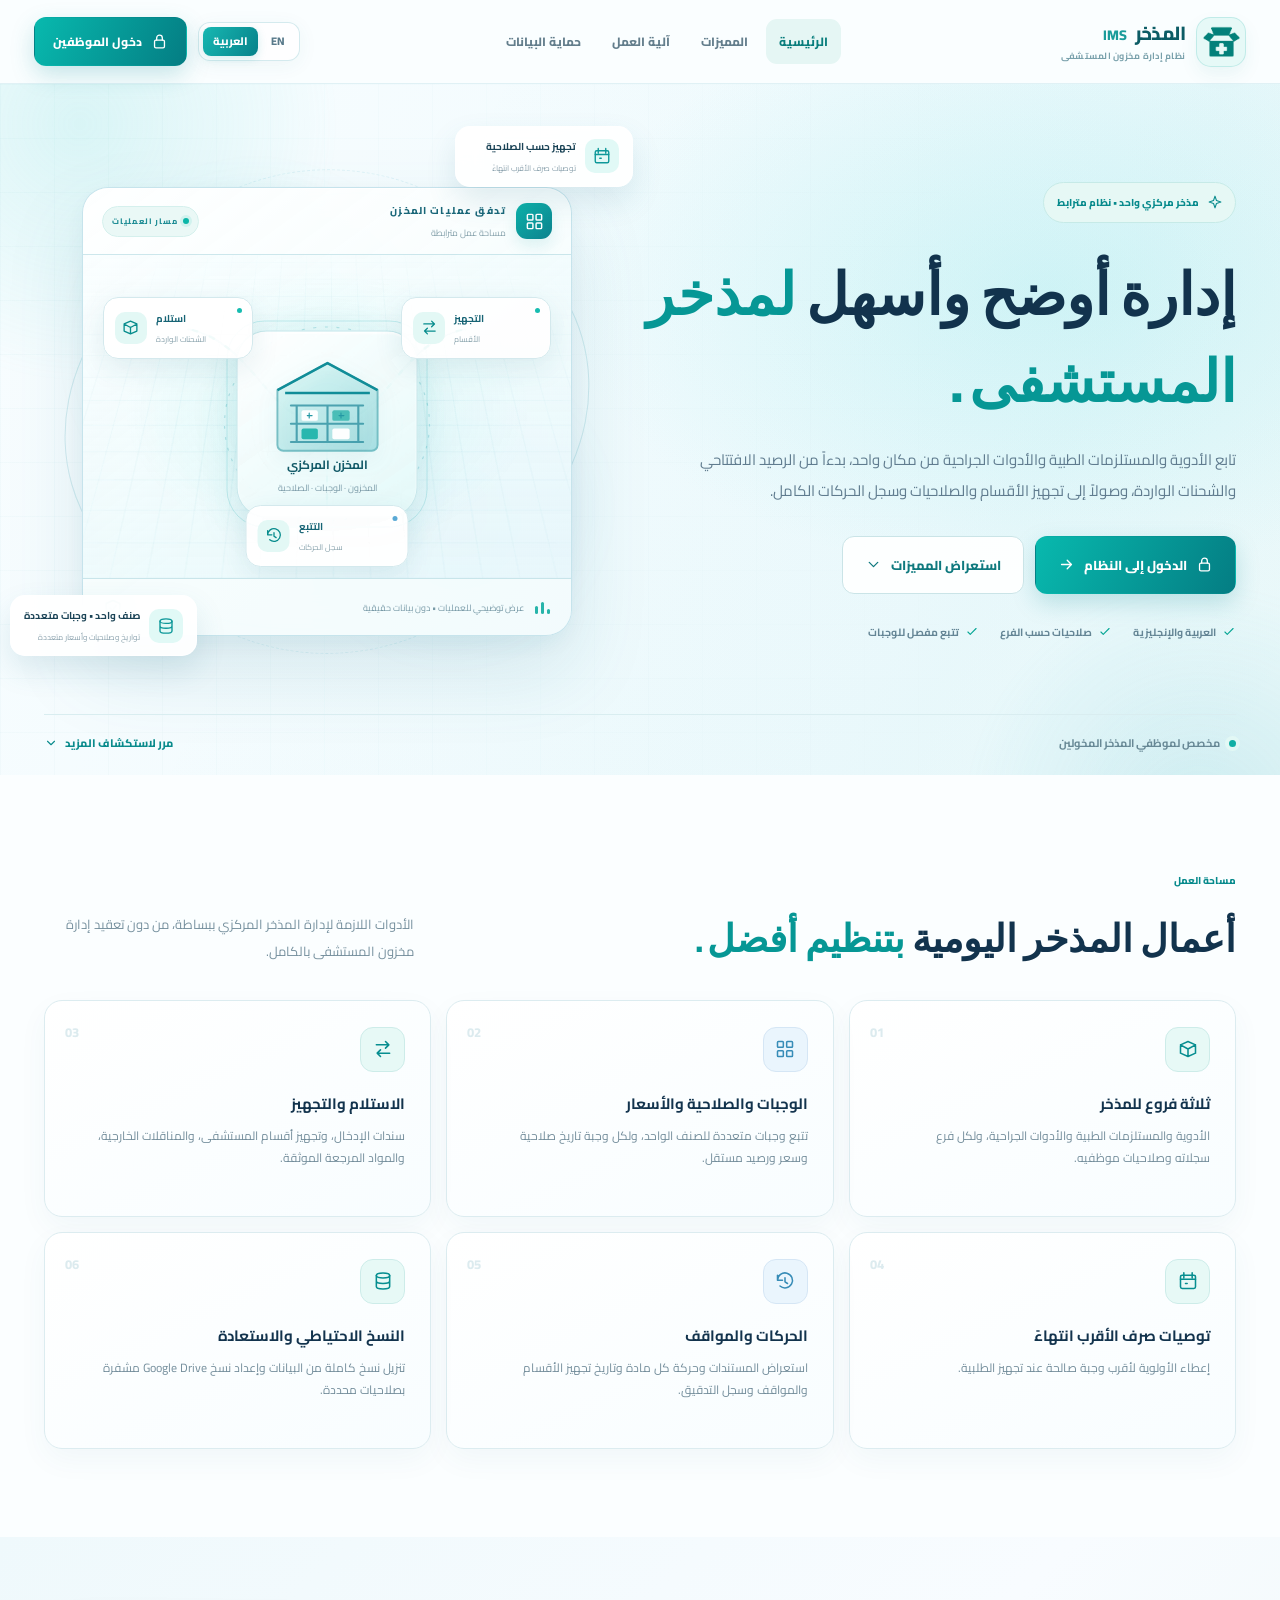
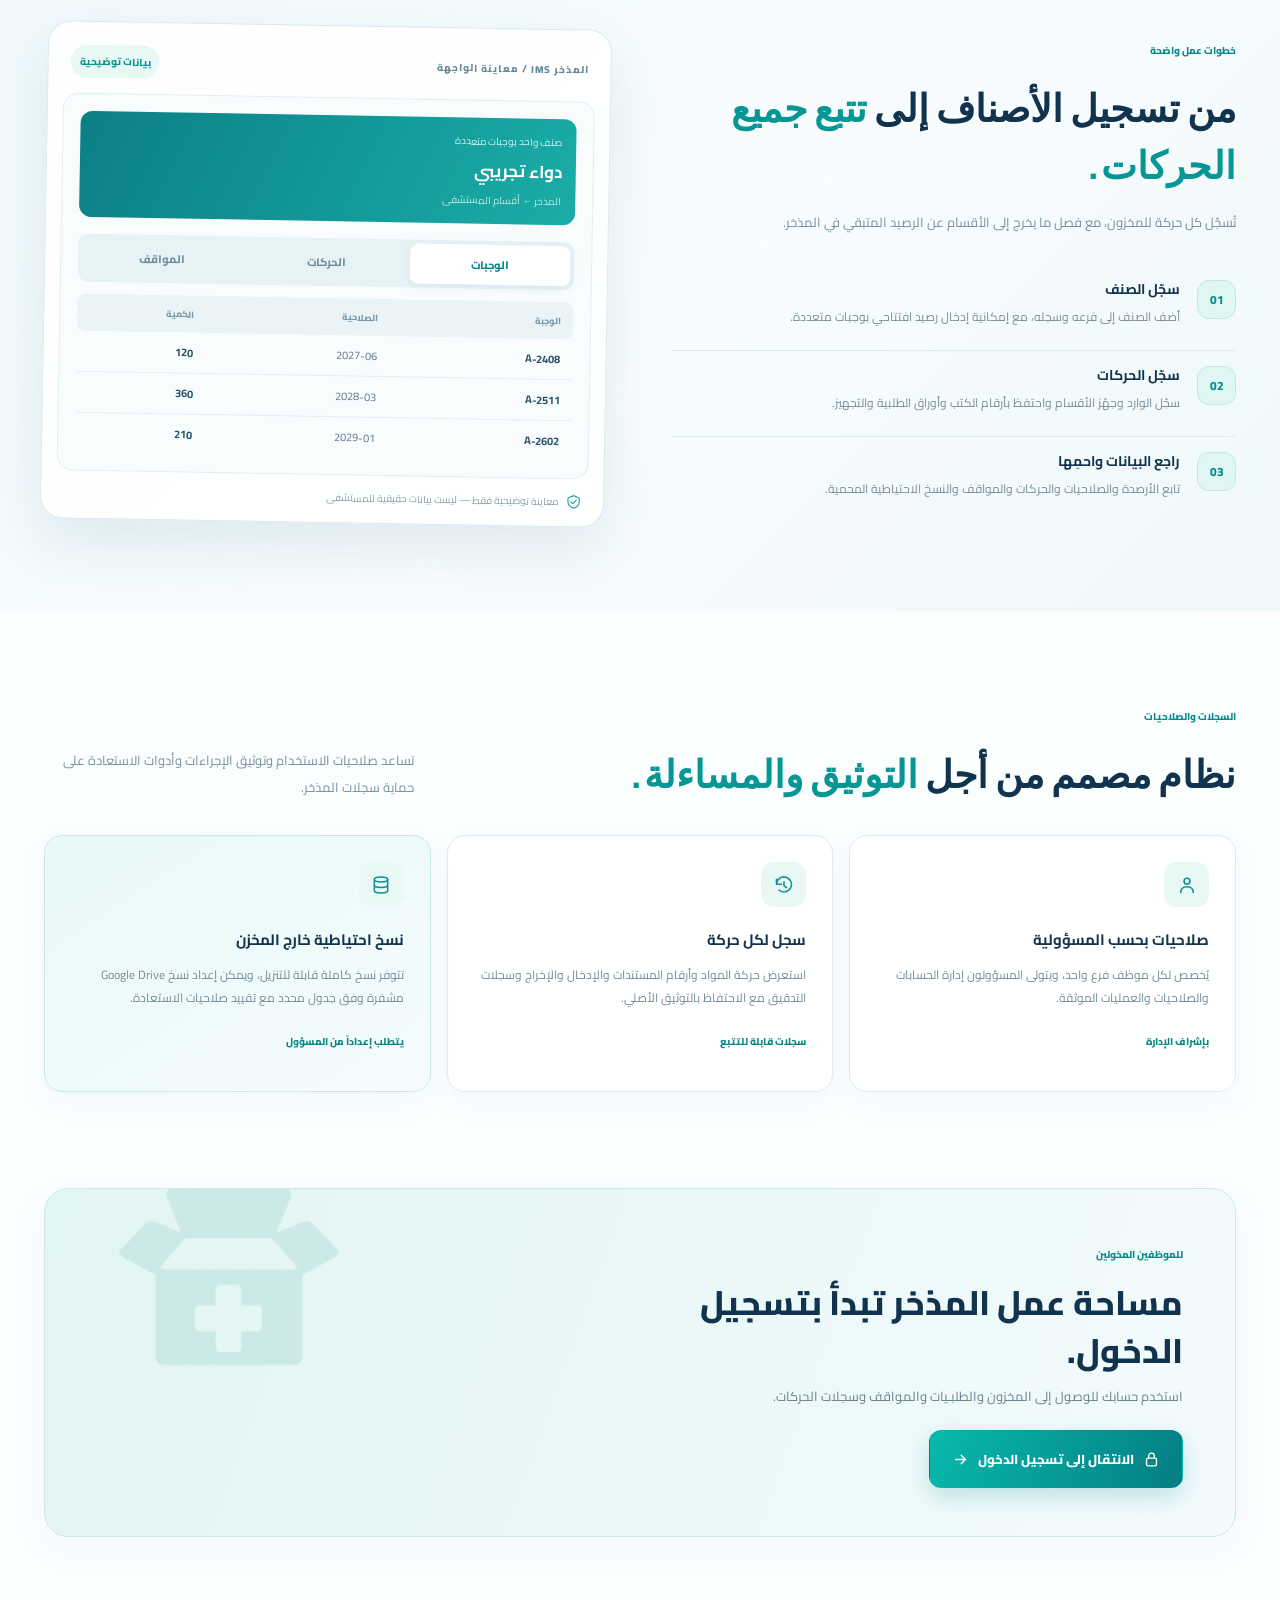
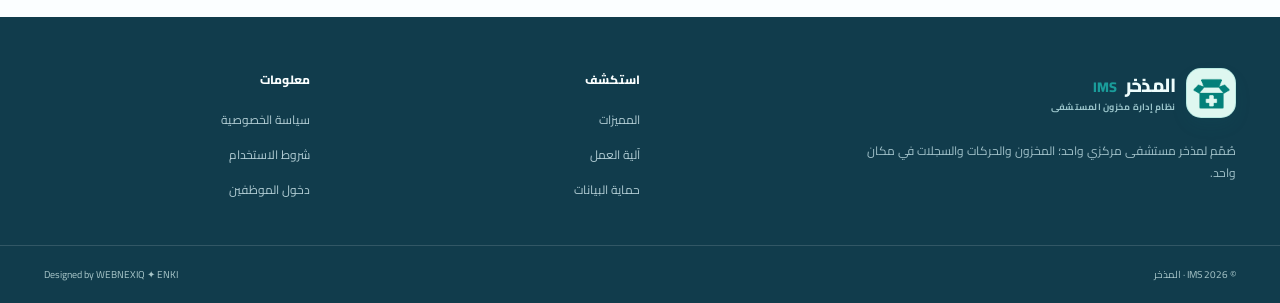
==== commit f2296842: "Add files via upload" ====
--- a/static/index.html
+++ b/static/index.html
@@ -1,4 +1,4 @@
-<!DOCTYPE html><html lang="ar" dir="rtl"><head><meta charset="UTF-8"><meta name="viewport" content="width=device-width,initial-scale=1"><meta name="theme-color" content="#eefafb"><link rel="icon" type="image/png" href="/static/favicon.png"><link rel="stylesheet" href="/static/marketing.css?v=4.23.0"><link rel="stylesheet" href="/static/language.css?v=4.23.0"><meta name="description" content="The central warehouse management system for medication, medical supplies and surgical instruments."><title>IMS — Hospital Warehouse</title><script>try{const l=localStorage.getItem('hospital-warehouse-language');if(l==='en'){document.documentElement.lang='en';document.documentElement.dir='ltr'}}catch(e){}document.documentElement.classList.add('i18n-pending');</script></head><body class="marketing-page home"><svg xmlns="http://www.w3.org/2000/svg" class="icon-defs" aria-hidden="true">
+<!DOCTYPE html><html lang="ar" dir="rtl"><head><meta charset="UTF-8"><meta name="viewport" content="width=device-width,initial-scale=1"><meta name="theme-color" content="#eefafb"><link rel="icon" type="image/png" href="/static/favicon.png"><link rel="stylesheet" href="/static/marketing.css?v=4.24.0"><link rel="stylesheet" href="/static/language.css?v=4.24.0"><meta name="description" content="The central warehouse management system for medication, medical supplies and surgical instruments."><title>IMS — Hospital Warehouse</title><script>try{const l=localStorage.getItem('hospital-warehouse-language');if(l==='en'){document.documentElement.lang='en';document.documentElement.dir='ltr'}}catch(e){}document.documentElement.classList.add('i18n-pending');</script></head><body class="marketing-page home"><svg xmlns="http://www.w3.org/2000/svg" class="icon-defs" aria-hidden="true">
 <symbol id="m-arrow" viewBox="0 0 24 24"><path d="M5 12h14m-6-6 6 6-6 6"/></symbol>
 <symbol id="m-chev" viewBox="0 0 24 24"><path d="m6 9 6 6 6-6"/></symbol>
 <symbol id="m-box" viewBox="0 0 24 24"><path d="m3 7 9-4 9 4v10l-9 4-9-4V7Zm0 0 9 5 9-5M12 12v9"/></symbol>
@@ -15,8 +15,56 @@
 <symbol id="m-file" viewBox="0 0 24 24"><path d="M6 2h8l5 5v15H6a2 2 0 0 1-2-2V4a2 2 0 0 1 2-2Zm8 0v6h5M8 13h8M8 17h6"/></symbol>
 <symbol id="m-spark" viewBox="0 0 24 24"><path d="m12 2 2.5 7.5L22 12l-7.5 2.5L12 22l-2.5-7.5L2 12l7.5-2.5Z"/></symbol>
 </svg><header class="site-header"><div class="header-inner"><a class="m-brand" href="#home" aria-label="IMS Home"><span class="m-brand-badge"><img src="/static/ims-icon.png" alt="" width="46" height="46"></span><span class="m-brand-copy"><strong translate="no">المذخر <em>IMS</em></strong><small>Hospital inventory system</small></span></a><nav class="site-nav" id="siteNav" aria-label="Site navigation"><a href="#home" data-section="home">Home</a><a href="#features" data-section="features">Features</a><a href="#workflow" data-section="workflow">Workflow</a><a href="#protection" data-section="protection">Data protection</a></nav><div class="header-actions"><div class="language-switch" data-lang-switcher role="group" aria-label="Interface language"><button type="button" data-language="ar" aria-pressed="true" translate="no">العربية</button><button type="button" data-language="en" aria-pressed="false" translate="no">EN</button></div><a class="btn btn-primary head-login" href="/login.html"><svg class="ic " aria-hidden="true"><use href="#m-lock"/></svg><span>Staff login</span></a><button class="menu-trigger" type="button" aria-controls="siteNav" aria-expanded="false" aria-label="Toggle navigation"><svg class="ic " aria-hidden="true"><use href="#m-menu"/></svg></button></div></div></header><main>
-<section class="hero section-anchor" id="home"><div class="glow glow-a"></div><div class="glow glow-b"></div><div class="container hero-layout"><div class="hero-copy"><div class="eyebrow"><svg class="ic " aria-hidden="true"><use href="#m-spark"/></svg> ONE CENTRAL WAREHOUSE • ONE CONNECTED SYSTEM</div><h1>A clearer way to run your <span>hospital warehouse.</span></h1><p class="hero-intro">Manage medications, medical supplies, and surgical instruments in one organized workspace—from opening balances and incoming shipments to department distribution, expiry dates and full movement history.</p><div class="hero-cta"><a class="btn btn-primary btn-lg" href="/login.html"><svg class="ic " aria-hidden="true"><use href="#m-lock"/></svg> Enter the system <svg class="ic " aria-hidden="true"><use href="#m-arrow"/></svg></a><a class="btn btn-soft btn-lg" href="#features">Explore features <svg class="ic " aria-hidden="true"><use href="#m-chev"/></svg></a></div><div class="hero-trust"><span><svg class="ic " aria-hidden="true"><use href="#m-check"/></svg> Arabic & English</span><span><svg class="ic " aria-hidden="true"><use href="#m-check"/></svg> Branch-based permissions</span><span><svg class="ic " aria-hidden="true"><use href="#m-check"/></svg> Detailed batch tracking</span></div></div><div class="hero-art"><div class="orbit orbit-1"></div><div class="orbit orbit-2"></div><div class="logo-platform"><div class="platform-halo"></div><img class="official-logo" src="/static/ims-logo.png" alt="المذخر IMS official logo" width="400" height="400"></div><div class="floating-stat float-top"><span class="stat-icon"><svg class="ic " aria-hidden="true"><use href="#m-calendar"/></svg></span><div><strong>Expiry-aware issuing</strong><small>FEFO recommendations</small></div></div><div class="floating-stat float-bottom"><span class="stat-icon"><svg class="ic " aria-hidden="true"><use href="#m-database"/></svg></span><div><strong>One item · Multiple lots</strong><small>Batch, expiry and price history</small></div></div></div></div><div class="container hero-bottom"><span class="live-chip"><i></i> Built for authorized warehouse staff</span><a href="#features" class="scroll-cue">Scroll to discover <svg class="ic " aria-hidden="true"><use href="#m-chev"/></svg></a></div></section>
+<section class="hero section-anchor" id="home"><div class="glow glow-a"></div><div class="glow glow-b"></div><div class="container hero-layout"><div class="hero-copy"><div class="eyebrow"><svg class="ic " aria-hidden="true"><use href="#m-spark"/></svg> ONE CENTRAL WAREHOUSE • ONE CONNECTED SYSTEM</div><h1>A clearer way to run your <span>hospital warehouse.</span></h1><p class="hero-intro">Manage medications, medical supplies, and surgical instruments in one organized workspace—from opening balances and incoming shipments to department distribution, expiry dates and full movement history.</p><div class="hero-cta"><a class="btn btn-primary btn-lg" href="/login.html"><svg class="ic " aria-hidden="true"><use href="#m-lock"/></svg> Enter the system <svg class="ic " aria-hidden="true"><use href="#m-arrow"/></svg></a><a class="btn btn-soft btn-lg" href="#features">Explore features <svg class="ic " aria-hidden="true"><use href="#m-chev"/></svg></a></div><div class="hero-trust"><span><svg class="ic " aria-hidden="true"><use href="#m-check"/></svg> Arabic & English</span><span><svg class="ic " aria-hidden="true"><use href="#m-check"/></svg> Branch-based permissions</span><span><svg class="ic " aria-hidden="true"><use href="#m-check"/></svg> Detailed batch tracking</span></div></div><div class="hero-art" data-hero-scene aria-label="Interactive illustration of connected warehouse operations">
+  <div class="scene-ambient scene-ambient-a" aria-hidden="true"></div>
+  <div class="scene-ambient scene-ambient-b" aria-hidden="true"></div>
+  <div class="scene-orbit scene-orbit-one" aria-hidden="true"></div>
+  <div class="scene-orbit scene-orbit-two" aria-hidden="true"></div>
+  <div class="network-shell" data-hero-tilt>
+    <div class="network-head">
+      <div class="network-head-title"><span class="network-glyph"><svg class="ic" aria-hidden="true"><use href="#m-grid"/></svg></span><span><strong>WAREHOUSE FLOW</strong><small>One connected workspace</small></span></div>
+      <span class="network-model-label"><i></i> SYSTEM FLOW</span>
+    </div>
+    <div class="network-stage">
+      <div class="network-grid" aria-hidden="true"></div>
+      <div class="network-spotlight" aria-hidden="true"></div>
+      <svg class="network-tracks" viewBox="0 0 500 350" preserveAspectRatio="none" aria-hidden="true">
+        <path class="track-base" d="M250 183 C188 182 177 95 107 80"/>
+        <path class="track-flow" d="M250 183 C188 182 177 95 107 80"/>
+        <path class="track-base" d="M250 183 C312 182 321 95 393 80"/>
+        <path class="track-flow track-delay" d="M250 183 C312 182 321 95 393 80"/>
+        <path class="track-base" d="M250 183 C250 228 250 252 250 275"/>
+        <path class="track-flow track-delay-two" d="M250 183 C250 228 250 252 250 275"/>
+        <circle cx="250" cy="183" r="77" class="track-halo"/>
+        <circle cx="250" cy="183" r="105" class="track-dashed"/>
+      </svg>
+      <div class="network-core">
+        <div class="core-halo" aria-hidden="true"></div>
+        <div class="core-building" aria-hidden="true">
+          <svg viewBox="0 0 132 108" class="core-building-svg" xmlns="http://www.w3.org/2000/svg">
+            <defs><linearGradient id="buildingFill" x1="0" y1="0" x2="1" y2="1"><stop stop-color="#c9f5f0"/><stop offset="1" stop-color="#72c9cf"/></linearGradient></defs>
+            <path d="M14 39 66 11l52 28v57a6 6 0 0 1-6 6H20a6 6 0 0 1-6-6Z" fill="url(#buildingFill)" opacity=".53" stroke="#118d98" stroke-width="2"/>
+            <path d="M14 39 66 11l52 28M22 42h88" fill="none" stroke="#118d98" stroke-width="2.7" stroke-linejoin="round"/>
+            <path d="M34 55v38M66 55v38M98 55v38M28 93h75M28 74h75M28 55h75" stroke="#278c9d" stroke-width="2.2" stroke-linecap="round" opacity=".76"/>
+            <rect x="39" y="60" width="17" height="11" rx="2" fill="#fff" opacity=".96"/><rect x="71" y="60" width="18" height="11" rx="2" fill="#25b1a7" opacity=".75"/>
+            <rect x="39" y="79" width="17" height="11" rx="2" fill="#10afa5" opacity=".85"/><rect x="71" y="79" width="18" height="11" rx="2" fill="#fff" opacity=".96"/>
+            <path d="M47 63v5m-2-2.5h5M80 63v5m-2-2.5h5" stroke="#2498a4" stroke-width="1.2" stroke-linecap="round"/>
+          </svg>
+        </div>
+        <strong>Central warehouse</strong>
+        <small>Stock · Lots · Expiry</small>
+      </div>
+      <div class="network-node network-node-receive"><span class="node-icon"><svg class="ic" aria-hidden="true"><use href="#m-box"/></svg></span><span><strong>Receive</strong><small>Incoming stock</small></span><i aria-hidden="true"></i></div>
+      <div class="network-node network-node-issue"><span class="node-icon"><svg class="ic" aria-hidden="true"><use href="#m-move"/></svg></span><span><strong>Distribute</strong><small>Departments</small></span><i aria-hidden="true"></i></div>
+      <div class="network-node network-node-track"><span class="node-icon"><svg class="ic" aria-hidden="true"><use href="#m-history"/></svg></span><span><strong>Trace</strong><small>Movement history</small></span><i aria-hidden="true"></i></div>
+      <div class="network-scanline" aria-hidden="true"></div>
+    </div>
+    <div class="network-foot"><span class="network-foot-pulse" aria-hidden="true"><i></i><i></i><i></i></span><small>Illustrative workflow • No live data</small><svg class="ic" aria-hidden="true"><use href="#m-shield"/></svg></div>
+  </div>
+  <div class="scene-float scene-float-top"><span class="stat-icon"><svg class="ic" aria-hidden="true"><use href="#m-calendar"/></svg></span><div><strong>Expiry-aware issuing</strong><small>FEFO recommendations</small></div></div>
+  <div class="scene-float scene-float-bottom"><span class="stat-icon"><svg class="ic" aria-hidden="true"><use href="#m-database"/></svg></span><div><strong>One item · Multiple lots</strong><small>Batch, expiry and price history</small></div></div>
+</div></div><div class="container hero-bottom"><span class="live-chip"><i></i> Built for authorized warehouse staff</span><a href="#features" class="scroll-cue">Scroll to discover <svg class="ic " aria-hidden="true"><use href="#m-chev"/></svg></a></div></section>
 <section class="section feature-section section-anchor" id="features"><div class="container"><div class="section-heading"><div><span class="section-kicker">THE WORKSPACE</span><h2>Everyday warehouse work, <span>well organized.</span></h2></div><p>The essential tools for a single central warehouse—not a complicated hospital-wide system.</p></div><div class="feature-grid"><article class="feature-card"><span class="feature-icon"><svg class="ic " aria-hidden="true"><use href="#m-box"/></svg></span><h3>Three warehouse branches</h3><p>Medications, medical supplies and surgical instruments, each with its own registers and staff access.</p><span class="card-index" aria-hidden="true">01</span></article><article class="feature-card"><span class="feature-icon"><svg class="ic " aria-hidden="true"><use href="#m-grid"/></svg></span><h3>Batches, expiry and prices</h3><p>Track multiple lots for one item, with individual dates, unit prices and remaining quantities.</p><span class="card-index" aria-hidden="true">02</span></article><article class="feature-card"><span class="feature-icon"><svg class="ic " aria-hidden="true"><use href="#m-move"/></svg></span><h3>Receiving and distribution</h3><p>Incoming receipts, internal department issues, external transfers and documented returns.</p><span class="card-index" aria-hidden="true">03</span></article><article class="feature-card"><span class="feature-icon"><svg class="ic " aria-hidden="true"><use href="#m-calendar"/></svg></span><h3>FEFO recommendations</h3><p>Prioritize the earliest usable expiry when preparing outgoing shipments.</p><span class="card-index" aria-hidden="true">04</span></article><article class="feature-card"><span class="feature-icon"><svg class="ic " aria-hidden="true"><use href="#m-history"/></svg></span><h3>Movements and reports</h3><p>Trace documents, individual items, department history, stock statements and audit records.</p><span class="card-index" aria-hidden="true">05</span></article><article class="feature-card"><span class="feature-icon"><svg class="ic " aria-hidden="true"><use href="#m-database"/></svg></span><h3>Backup and recovery</h3><p>Download full backups and configure encrypted Google Drive copies with restricted access.</p><span class="card-index" aria-hidden="true">06</span></article></div></div></section>
 <section class="section workflow-section section-anchor" id="workflow"><div class="container workflow-layout"><div class="workflow-text"><span class="section-kicker">A SIMPLE WORKFLOW</span><h2>From registration to <span>complete traceability.</span></h2><p class="section-desc">Each stock change is recorded, while department distributions remain distinct from warehouse inventory.</p><div class="steps"><article class="step"><span class="step-num">01</span><div><h3>Register</h3><p>Add an item to its branch and book, with optional multiple opening lots for existing stock.</p></div></article><article class="step"><span class="step-num">02</span><div><h3>Record movements</h3><p>Receive shipments, distribute to departments and keep each paper document reference.</p></div></article><article class="step"><span class="step-num">03</span><div><h3>Review and protect</h3><p>Check stock, expiry, movement history, reports and access-controlled backups.</p></div></article></div></div><div class="preview-card"><div class="preview-top"><span class="preview-label">IMS / WORKSPACE PREVIEW</span><span class="sample-chip">Illustrative data</span></div><div class="preview-inner"><div class="preview-tile"><span>One item, multiple lots</span><strong>Medication A</strong><small>Warehouse → Department</small></div><div class="preview-tabs" role="tablist" aria-label="Preview sections"><button type="button" role="tab" data-preview="lots" aria-selected="true" class="active">Lots</button><button type="button" role="tab" data-preview="history" aria-selected="false">Movements</button><button type="button" role="tab" data-preview="statements" aria-selected="false">Statements</button></div><div class="preview-body" data-preview-panel="lots" role="tabpanel"><div class="lot-head"><span>Batch</span><span>Expires</span><span>Quantity</span></div><div class="lot-row"><b>A-2408</b><span>2027-06</span><strong>120</strong></div><div class="lot-row"><b>A-2511</b><span>2028-03</span><strong>360</strong></div><div class="lot-row"><b>A-2602</b><span>2029-01</span><strong>210</strong></div></div><div class="preview-body" data-preview-panel="history" role="tabpanel" hidden><div class="activity"><span class="activity-mark in">+</span><div><strong>Stock receipt</strong><small>Pharmacy department • Batch A-2602</small></div><b>+210</b></div><div class="activity"><span class="activity-mark out">−</span><div><strong>Department issue</strong><small>Internal department • Batch A-2408</small></div><b>−75</b></div></div><div class="preview-body" data-preview-panel="statements" role="tabpanel" hidden><div class="statement-row"><div><strong>Near expiry</strong><small>Dates within selected period</small></div><span class="tag tag-amber">Review</span></div><div class="statement-row"><div><strong>Scarce / surplus</strong><small>Monthly requirement thresholds</small></div><span class="tag tag-teal">Filterable</span></div><div class="statement-row"><div><strong>Missing stock</strong><small>Items with zero quantity</small></div><span class="tag tag-blue">Available</span></div></div></div><div class="preview-foot"><svg class="ic " aria-hidden="true"><use href="#m-shield"/></svg> Demo preview only — not live hospital records</div></div></div></section>
 <section class="section protection-section section-anchor" id="protection"><div class="container"><div class="section-heading"><div><span class="section-kicker">RECORDS & ACCESS</span><h2>Designed for <span>accountability.</span></h2></div><p>Clear permissions, traceable actions and data recovery tools work together to help protect warehouse records.</p></div><div class="protection-grid"><article class="protection-card"><span class="protection-icon"><svg class="ic " aria-hidden="true"><use href="#m-user"/></svg></span><h3>Access based on responsibility</h3><p>Staff are assigned to one warehouse branch. Administrators manage accounts, permissions and documented operations.</p><div class="mini-label">Admin controlled</div></article><article class="protection-card"><span class="protection-icon"><svg class="ic " aria-hidden="true"><use href="#m-history"/></svg></span><h3>A history for every movement</h3><p>Review individual item movements, paper references, receipts, issues and audit records without losing the original trail.</p><div class="mini-label">Traceable records</div></article><article class="protection-card emphasized"><span class="protection-icon"><svg class="ic " aria-hidden="true"><use href="#m-database"/></svg></span><h3>Backup beyond the warehouse</h3><p>Full database exports are available. Optional encrypted Google Drive backups can run on a configured schedule, with restricted restoration.</p><div class="mini-label">Requires administrator setup</div></article></div></div></section>
-<section class="closing-cta"><div class="container"><div class="cta-surface"><span class="section-kicker">AUTHORIZED PERSONNEL</span><h2>Your warehouse workspace is one sign-in away.</h2><p>Use your assigned account to access the inventory, shipments, statements and movement records.</p><a class="btn btn-primary btn-lg" href="/login.html"><svg class="ic " aria-hidden="true"><use href="#m-lock"/></svg> Go to staff login <svg class="ic " aria-hidden="true"><use href="#m-arrow"/></svg></a><div class="cta-glass-mark"><img src="/static/ims-icon.png" alt="" loading="lazy"></div></div></div></section></main><footer class="site-footer"><div class="footer-inner"><div class="footer-brand"><a class="m-brand" href="#home" aria-label="IMS Home"><span class="m-brand-badge"><img src="/static/ims-icon.png" alt="" width="46" height="46"></span><span class="m-brand-copy"><strong translate="no">المذخر <em>IMS</em></strong><small>Hospital inventory system</small></span></a><p>Built for one central hospital warehouse. Inventory, movements, and records in one place.</p></div><div class="footer-links"><span>Explore</span><a href="#features">Features</a><a href="#workflow">Workflow</a><a href="#protection">Data protection</a></div><div class="footer-links"><span>Information</span><a href="/privacy.html">Privacy Policy</a><a href="/terms.html">Terms of Use</a><a href="/login.html">Staff login</a></div></div><div class="footer-bottom"><span>© 2026 IMS · المذخر</span><span>Designed by WEBNEXIQ ✦ ENKI</span></div></footer><script src="/static/i18n.js?v=4.23.0"></script><script src="/static/marketing.js?v=4.23.0"></script></body></html>+<section class="closing-cta"><div class="container"><div class="cta-surface"><span class="section-kicker">AUTHORIZED PERSONNEL</span><h2>Your warehouse workspace is one sign-in away.</h2><p>Use your assigned account to access the inventory, shipments, statements and movement records.</p><a class="btn btn-primary btn-lg" href="/login.html"><svg class="ic " aria-hidden="true"><use href="#m-lock"/></svg> Go to staff login <svg class="ic " aria-hidden="true"><use href="#m-arrow"/></svg></a><div class="cta-glass-mark"><img src="/static/ims-icon.png" alt="" loading="lazy"></div></div></div></section></main><footer class="site-footer"><div class="footer-inner"><div class="footer-brand"><a class="m-brand" href="#home" aria-label="IMS Home"><span class="m-brand-badge"><img src="/static/ims-icon.png" alt="" width="46" height="46"></span><span class="m-brand-copy"><strong translate="no">المذخر <em>IMS</em></strong><small>Hospital inventory system</small></span></a><p>Built for one central hospital warehouse. Inventory, movements, and records in one place.</p></div><div class="footer-links"><span>Explore</span><a href="#features">Features</a><a href="#workflow">Workflow</a><a href="#protection">Data protection</a></div><div class="footer-links"><span>Information</span><a href="/privacy.html">Privacy Policy</a><a href="/terms.html">Terms of Use</a><a href="/login.html">Staff login</a></div></div><div class="footer-bottom"><span>© 2026 IMS · المذخر</span><span>Designed by WEBNEXIQ ✦ ENKI</span></div></footer><script src="/static/i18n.js?v=4.24.0"></script><script src="/static/marketing.js?v=4.24.0"></script></body></html>
--- a/static/marketing.css
+++ b/static/marketing.css
@@ -9,7 +9,29 @@
 /* Hero */
 .hero{position:relative;overflow:hidden;background:radial-gradient(ellipse 50% 55% at 82% 30%,rgba(171,237,239,.42),transparent 76%),linear-gradient(115deg,#f8fdff,#effafd 72%,#e9f8f9)}.hero:before{content:'';position:absolute;inset:0;pointer-events:none;opacity:.52;background-image:linear-gradient(rgba(30,145,160,.035) 1px,transparent 1px),linear-gradient(90deg,rgba(30,145,160,.035) 1px,transparent 1px);background-size:56px 56px;mask-image:linear-gradient(90deg,black,transparent 88%)}.glow{position:absolute;border-radius:50%;pointer-events:none;filter:blur(5px)}.glow-a{width:520px;height:520px;top:-220px;inset-inline-end:-180px;background:radial-gradient(circle,rgba(98,215,211,.2),transparent 70%)}.glow-b{width:480px;height:480px;bottom:-285px;inset-inline-start:-160px;background:radial-gradient(circle,rgba(59,181,199,.16),transparent 70%)}
 .hero-layout{min-height:630px;display:grid;grid-template-columns:1.03fr .97fr;align-items:center;gap:24px;padding-top:57px;padding-bottom:32px;position:relative;z-index:1}.hero-copy{position:relative;z-index:3}.eyebrow,.section-kicker{font-size:10px;letter-spacing:1.8px;font-weight:800;color:#078a8c;display:inline-flex;align-items:center;gap:9px}.eyebrow{padding:10px 13px;border:1px solid #c6eae7;background:#e6f8f5;border-radius:30px;letter-spacing:1.1px}.eyebrow .ic{width:14px;height:14px}.hero h1{font-family:'Plus Jakarta Sans',Arial,sans-serif;font-size:clamp(39px,4.7vw,64px);font-weight:800;letter-spacing:-3.2px;line-height:1.15;margin:25px 0 22px;max-width:615px}.hero h1 span,.section-heading h2 span,.workflow-text h2 span{color:#069795}.hero-intro{max-width:568px;line-height:1.95;color:#607c8f;font-size:15px}.hero-cta{display:flex;gap:11px;flex-wrap:wrap;margin-top:29px}.hero-trust{display:flex;gap:17px 21px;margin-top:28px;align-items:center;flex-wrap:wrap}.hero-trust span{display:flex;align-items:center;gap:6px;color:#648595;font-size:10.5px;font-weight:700}.hero-trust .ic{width:14px;height:14px;color:#05a694}
-.hero-art{position:relative;min-height:500px;display:flex;align-items:center;justify-content:center;isolation:isolate}.orbit{position:absolute;border-radius:50%;border:1px solid rgba(33,165,172,.2);z-index:-1;pointer-events:none}.orbit-1{height:430px;width:450px;transform:rotate(-18deg)}.orbit-2{height:370px;width:510px;transform:rotate(27deg);border-color:rgba(58,168,195,.14)}.logo-platform{position:relative;width:min(90%,420px);height:420px;display:grid;place-items:center;background:linear-gradient(135deg,rgba(255,255,255,.81),rgba(233,252,251,.56));border:1px solid rgba(255,255,255,.95);box-shadow:0 27px 65px rgba(36,127,147,.13),inset 0 0 24px rgba(255,255,255,.82);border-radius:50%;backdrop-filter:blur(13px);animation:rise 8s ease-in-out infinite}.platform-halo{position:absolute;inset:19px;border:1px dashed rgba(4,152,155,.16);border-radius:50%}.official-logo{position:relative;width:76%;height:76%;object-fit:contain;filter:drop-shadow(0 18px 28px rgba(0,116,109,.12))}.floating-stat{position:absolute;z-index:2;padding:11px 14px;display:flex;align-items:center;gap:10px;border:1px solid rgba(255,255,255,.9);border-radius:15px;background:rgba(255,255,255,.85);backdrop-filter:blur(14px);box-shadow:0 15px 35px rgba(40,116,142,.13);min-width:198px}.floating-stat strong{display:block;font-size:11px;color:#1a4356}.floating-stat small{display:block;color:#8da4af;font-size:9px;margin-top:5px}.stat-icon{width:37px;height:37px;display:grid;place-items:center;border-radius:11px;color:#0e9899;background:#e1f9f6}.stat-icon .ic{height:19px;width:19px}.float-top{top:14%;inset-inline-start:-1%}.float-bottom{bottom:15%;inset-inline-end:-2%}@keyframes rise{50%{transform:translateY(-11px)}}
+/* V4.24 — Interactive warehouse network hero (no large logo in the hero) */
+.hero-art{position:relative;min-height:510px;display:flex;align-items:center;justify-content:center;isolation:isolate;--mx:50%;--my:50%;--tilt-x:0deg;--tilt-y:0deg}
+.hero-art .scene-ambient{pointer-events:none;position:absolute;border-radius:50%;z-index:-2;filter:blur(14px);animation:sceneBreathe 13s ease-in-out infinite alternate}
+.scene-ambient-a{width:390px;height:390px;background:radial-gradient(circle,rgba(77,207,205,.18),transparent 68%);top:0;left:3%}
+.scene-ambient-b{width:320px;height:320px;background:radial-gradient(circle,rgba(80,167,211,.16),transparent 69%);right:0;bottom:0;animation-delay:-6s!important}
+.scene-orbit{position:absolute;pointer-events:none;z-index:-1;border-radius:50%;border:1px solid rgba(39,153,169,.18);transition:transform .7s ease}
+.scene-orbit-one{width:94%;height:84%;transform:rotate(-16deg)}
+.scene-orbit-two{width:85%;height:95%;border-style:dashed;border-color:rgba(44,165,190,.11);transform:rotate(26deg)}
+.network-shell{position:relative;z-index:1;overflow:hidden;width:min(98%,490px);height:449px;border:1px solid rgba(196,227,235,.95);border-radius:26px;background:linear-gradient(144deg,rgba(255,255,255,.94),rgba(238,251,252,.83) 55%,rgba(230,245,250,.83));box-shadow:0 35px 80px rgba(22,110,135,.13),0 9px 25px rgba(48,133,157,.06),inset 0 1px 0 rgba(255,255,255,.98);backdrop-filter:blur(17px);-webkit-backdrop-filter:blur(17px);transform:perspective(950px) rotateX(var(--tilt-x)) rotateY(var(--tilt-y));transition:transform .5s cubic-bezier(.2,.8,.2,1),box-shadow .3s ease;will-change:transform}
+.hero-art:hover .network-shell{box-shadow:0 39px 95px rgba(22,110,135,.17),0 9px 29px rgba(48,133,157,.09),inset 0 1px 0 rgba(255,255,255,.98)}
+.network-head{height:67px;padding:15px 19px;display:flex;justify-content:space-between;align-items:center;gap:8px;border-bottom:1px solid rgba(180,219,226,.66);background:rgba(255,255,255,.5)}
+.network-head-title{display:flex;align-items:center;gap:10px;min-width:0}.network-glyph{width:36px;height:36px;display:grid;place-items:center;flex:none;border-radius:11px;background:linear-gradient(140deg,#0db3aa,#0c828e);color:white;box-shadow:0 7px 15px rgba(18,153,157,.13)}.network-glyph .ic{width:19px;height:19px}.network-head-title strong{display:block;letter-spacing:1.15px;font-size:10px;color:#1a6779;font-weight:800}.network-head-title small{display:block;font-size:9px;color:#87a3ad;margin-top:4px}.network-model-label{font-size:8px;color:#218e96;font-weight:800;letter-spacing:.8px;display:flex;align-items:center;gap:6px;white-space:nowrap;border-radius:40px;padding:7px 9px;background:#eaf8f6;border:1px solid #d5f0ed}.network-model-label i{height:6px;width:6px;border-radius:50%;background:#0bb6a8;box-shadow:0 0 0 3px #d1f2ee}
+.network-stage{position:relative;height:323px;overflow:hidden;isolation:isolate;background:radial-gradient(ellipse at 50% 48%,rgba(118,228,216,.17),transparent 59%),linear-gradient(180deg,rgba(247,253,255,.37),rgba(229,246,250,.22))}
+.network-grid{position:absolute;inset:-90px;background-image:linear-gradient(rgba(10,146,170,.066) 1px,transparent 1px),linear-gradient(90deg,rgba(10,146,170,.066) 1px,transparent 1px);background-size:26px 26px;transform:perspective(570px) rotateX(36deg) scale(1.19);mask-image:radial-gradient(ellipse at center,#000 0%,transparent 70%);animation:gridDrift 36s linear infinite;pointer-events:none;z-index:-1}
+.network-spotlight{position:absolute;inset:0;pointer-events:none;background:radial-gradient(circle 150px at var(--mx) var(--my),rgba(63,202,208,.17),transparent 80%);opacity:.65;mix-blend-mode:multiply;transition:opacity .4s}
+.network-tracks{position:absolute;inset:0;width:100%;height:100%;overflow:visible;pointer-events:none}.track-base{fill:none;stroke:#81ccd6;stroke-width:2.1;opacity:.46}.track-flow{fill:none;stroke:#13b9b0;stroke-width:2.4;stroke-dasharray:5 14;stroke-linecap:round;animation:flowLine 13s linear infinite}.track-delay{animation-delay:-4s}.track-delay-two{animation-delay:-8s}.track-halo{fill:none;stroke:#7fd7d2;stroke-width:1.4;opacity:.23}.track-dashed{fill:none;stroke:#52b6c1;stroke-width:1.2;stroke-dasharray:3 9;opacity:.35;transform-origin:250px 183px;animation:slowTurn 50s linear infinite}
+.network-core{position:absolute;left:50%;top:52.3%;transform:translate(-50%,-50%);width:181px;height:187px;display:flex;flex-direction:column;align-items:center;justify-content:center;border-radius:30px;background:linear-gradient(145deg,rgba(255,255,255,.98),rgba(228,249,249,.95));box-shadow:0 14px 42px rgba(29,135,148,.16),inset 0 2px 2px #fff; border:1px solid rgba(198,230,234,.95);z-index:2;direction:ltr}
+.core-halo{position:absolute;inset:-11px;border:1px solid rgba(19,167,169,.19);border-radius:38px;pointer-events:none}.core-building{height:104px;width:134px;display:grid;place-items:center;filter:drop-shadow(0 8px 10px rgba(26,127,137,.1))}.core-building-svg{height:100%;width:100%}.network-core strong{font-size:12px;color:#135a68;text-align:center;max-width:96%;line-height:1.3}.network-core small{font-size:9px;color:#7b9ba8;margin-top:7px;text-align:center}
+.network-node{position:absolute;z-index:3;display:flex;align-items:center;gap:9px;width:150px;padding:11px;border:1px solid #d4e9ed;border-radius:15px;background:rgba(255,255,255,.94);box-shadow:0 9px 28px rgba(29,108,131,.11);direction:ltr;transition:box-shadow .25s,transform .35s ease;animation:nodeLift 7s ease-in-out infinite}.network-node:hover{box-shadow:0 14px 32px rgba(18,138,145,.18);transform:translateY(-5px)}.network-node strong{font-size:10px;color:#176475;display:block}.network-node small{font-size:8px;color:#8aa3ad;margin-top:4px;display:block;white-space:nowrap}.network-node .node-icon{width:32px;height:32px;display:grid;place-items:center;background:#e3f8f5;border-radius:10px;flex:none;color:#078c8d}.network-node .node-icon .ic{width:17px;height:17px}.network-node i{position:absolute;right:10px;top:10px;width:5px;height:5px;border-radius:50%;background:#17bcb0}.network-node-receive{top:13%;left:4%;animation-delay:-2s}.network-node-issue{top:13%;right:4%;animation-delay:-4.4s}.network-node-track{width:163px;bottom:3.5%;left:50%;transform:translateX(-50%);animation:nodeLiftCentered 7s ease-in-out infinite;animation-delay:-1s}.network-node-track:hover{transform:translateX(-50%) translateY(-5px)}.network-node-track i{background:#59a9d5}
+.network-scanline{position:absolute;pointer-events:none;top:0;bottom:0;width:38%;background:linear-gradient(90deg,transparent,rgba(255,255,255,.15),rgba(155,230,223,.11),transparent);transform:skewX(-16deg);left:-55%;animation:scanPass 16s ease-in-out infinite;mix-blend-mode:screen}
+.network-foot{height:58px;border-top:1px solid rgba(177,217,225,.65);display:flex;align-items:center;gap:11px;padding:0 21px;color:#789aa7;background:rgba(249,253,254,.62)}.network-foot small{font-size:9px;flex:1}.network-foot>.ic{height:18px;width:18px;color:#19a79e}.network-foot-pulse{display:flex;gap:3px;align-items:end;height:13px}.network-foot-pulse i{width:3px;height:5px;background:#27b4aa;border-radius:3px;animation:pulseBars 2.5s ease-in-out infinite}.network-foot-pulse i:nth-child(2){height:12px;animation-delay:-.7s}.network-foot-pulse i:nth-child(3){height:8px;animation-delay:-1.4s}
+.scene-float{position:absolute;z-index:4;padding:10px 13px;display:flex;align-items:center;gap:9px;border:1px solid rgba(255,255,255,.93);border-radius:15px;background:rgba(255,255,255,.93);backdrop-filter:blur(12px);box-shadow:0 14px 30px rgba(40,116,142,.13);min-width:178px;pointer-events:none;animation:floatCard 10s ease-in-out infinite}.scene-float strong{display:block;font-size:10px;color:#1a4356}.scene-float small{display:block;color:#8da4af;font-size:8px;margin-top:5px}.stat-icon{width:34px;height:34px;display:grid;place-items:center;border-radius:10px;color:#0e9899;background:#e1f9f6}.stat-icon .ic{height:18px;width:18px}.scene-float-top{top:-6%;inset-inline-start:-4%;animation-delay:-2s}.scene-float-bottom{bottom:2%;inset-inline-end:-6%;animation-delay:-7s}
+@keyframes gridDrift{to{background-position:0 104px,104px 0}}@keyframes sceneBreathe{to{transform:scale(1.1) translateY(10px);opacity:.66}}@keyframes flowLine{to{stroke-dashoffset:-190}}@keyframes slowTurn{to{transform:rotate(360deg)}}@keyframes scanPass{0%,19%{left:-55%}55%,100%{left:155%}}@keyframes nodeLift{50%{translate:0 -6px}}@keyframes nodeLiftCentered{50%{translate:0 -6px}}@keyframes floatCard{50%{translate:0 -9px}}@keyframes pulseBars{50%{height:3px}}
 .hero-bottom{position:relative;z-index:3;display:flex;align-items:center;justify-content:space-between;gap:12px;border-top:1px solid #d9edf0;padding-top:18px;padding-bottom:22px}.live-chip{font-size:11px;color:#678895;font-weight:700;display:flex;gap:9px;align-items:center}.live-chip i{width:7px;height:7px;border-radius:50%;background:#11afa4;box-shadow:0 0 0 4px #e2f8f5}.scroll-cue{font-size:11px;font-weight:800;color:#0a8b8c;display:flex;align-items:center;gap:7px}.scroll-cue .ic{width:14px;height:14px}
 /* Sections */
 .section{padding:88px 0}.section-heading{display:flex;align-items:end;justify-content:space-between;gap:38px;margin-bottom:34px}.section-heading h2,.workflow-text h2{font-family:'Plus Jakarta Sans',Arial,sans-serif;font-size:clamp(28px,3vw,40px);letter-spacing:-1.65px;line-height:1.28;max-width:620px;margin-top:15px}.section-heading>p{font-size:13px;line-height:1.9;color:#76909e;max-width:370px}.feature-section{background:#fbfeff}.feature-grid{display:grid;grid-template-columns:repeat(3,1fr);gap:15px}.feature-card{position:relative;min-height:217px;padding:26px 25px;background:linear-gradient(155deg,#fff,#f8fdff);border:1px solid #dcecf0;border-radius:18px;box-shadow:0 11px 30px rgba(30,96,120,.045);overflow:hidden;transition:transform .24s,box-shadow .24s,border-color .24s}.feature-card:hover{transform:translateY(-5px);box-shadow:var(--shadow);border-color:#b6dfdf}.feature-icon{width:45px;height:45px;border:1px solid #cdece9;border-radius:13px;background:#e7f9f6;display:grid;place-items:center;color:#078e90}.feature-card:nth-child(3n+2) .feature-icon{color:#378cb7;background:#eaf5fd;border-color:#d5e6f5}.feature-card h3{font-size:15px;line-height:1.5;margin:18px 0 8px}.feature-card p{font-size:12px;color:#738d9b;line-height:1.85;max-width:310px}.card-index{position:absolute;inset-inline-end:20px;top:19px;font-size:13px;color:#dcebef;font-weight:800}
@@ -29,3 +51,14 @@
 @media(max-width:620px){.container,.footer-inner{width:calc(100% - 36px)}.header-inner{padding-inline:15px;height:70px}.m-brand{min-width:0;gap:6px}.m-brand-badge{width:40px;height:40px;border-radius:11px}.m-brand-badge img{width:36px;height:36px}.m-brand-copy strong{font-size:15px}.m-brand-copy strong em{font-size:11px}.m-brand-copy small{font-size:7px;max-width:100px}.header-actions{gap:5px}.head-login{padding:10px;border-radius:10px}.head-login span{display:none}.site-nav{top:70px}.hero-layout{padding-top:46px}.hero h1{font-size:37px;letter-spacing:-1.7px}.hero-intro{font-size:13px}.hero-cta{gap:9px}.hero-cta .btn{flex:1;font-size:11px;padding:13px 9px;min-height:46px}.hero-trust{gap:9px 13px;margin-top:20px}.hero-trust span{font-size:10px}.hero-art{min-height:300px}.logo-platform{height:280px;width:280px}.orbit-1{width:325px;height:265px}.orbit-2{height:270px;width:320px}.floating-stat{padding:8px 10px;min-width:143px;gap:7px}.floating-stat strong{font-size:8px}.floating-stat small{font-size:7px}.stat-icon{height:26px;width:26px;border-radius:8px}.stat-icon .ic{height:14px;width:14px}.float-top{top:0;inset-inline-start:0}.float-bottom{bottom:0;inset-inline-end:0}.hero-bottom{padding-bottom:16px}.live-chip,.scroll-cue{font-size:9px}.section{padding:56px 0}.section-heading{display:block;margin-bottom:24px}.section-heading h2,.workflow-text h2{font-size:29px}.section-heading>p{margin-top:12px}.feature-grid,.protection-grid{grid-template-columns:1fr}.feature-card{min-height:0;padding:21px}.feature-card h3{margin-top:12px}.protection-card{min-height:0;padding:22px}.workflow-layout{gap:32px}.preview-card{transform:none}.cta-surface{padding:33px 23px}.cta-glass-mark{inset-inline-end:-35px;top:15px;width:155px;height:155px}.footer-inner{grid-template-columns:1fr 1fr;gap:24px;padding-bottom:35px}.footer-brand{grid-column:1/-1}.footer-bottom{padding:19px 18px;flex-direction:column;align-items:flex-start}.legal-hero{padding:47px 0}.legal-content{padding:25px 0 58px}.legal-paper{padding:22px 19px}.legal-section h2{font-size:15px}.legal-section p{font-size:12px}}
 @media(max-width:370px){.m-brand-copy small{display:none}.m-brand-copy strong{font-size:14px}.hero h1{font-size:33px}.hero-cta{flex-direction:column;align-items:stretch}.hero-art{min-height:265px}.logo-platform{height:250px;width:250px}.floating-stat{min-width:126px}}
 @media(prefers-reduced-motion:reduce){html{scroll-behavior:auto}*,*:before,*:after{animation-duration:.01ms!important;transition-duration:.01ms!important}}
+
+/* Ambient architectural guidelines, slow and unobtrusive. */
+.hero:before{background-size:54px 54px;animation:heroGuides 55s linear infinite;opacity:.75}
+.hero:after{content:"";position:absolute;inset:0;pointer-events:none;z-index:0;opacity:.32;background:linear-gradient(116deg,transparent 15%,rgba(100,205,210,.14) 39%,transparent 50%,rgba(147,206,222,.12) 67%,transparent 80%);background-size:220% 100%;animation:heroLightSweep 24s ease-in-out infinite alternate}
+@keyframes heroGuides{to{background-position:108px 54px,-54px 108px}}@keyframes heroLightSweep{from{background-position:100% 0}to{background-position:0% 0}}
+/* Responsive network composition; cards stay inside the viewport and remain readable. */
+@media(max-width:1100px){.hero-art{min-height:485px}.network-shell{width:min(98%,460px)}.scene-float-top{inset-inline-start:-1%}.scene-float-bottom{inset-inline-end:-2%}}
+@media(max-width:900px){.hero-art{min-height:500px;max-width:600px;width:100%;margin-inline:auto}.network-shell{width:min(90%,490px)}.scene-orbit-one{width:95%}.scene-orbit-two{width:90%}.scene-float-top{top:2%;inset-inline-start:0}.scene-float-bottom{inset-inline-end:0;bottom:2%}}
+@media(max-width:620px){.hero-art{min-height:373px}.network-shell{height:355px;width:min(98%,390px);border-radius:20px}.network-head{height:54px;padding:10px 12px}.network-glyph{width:29px;height:29px;border-radius:9px}.network-head-title strong{font-size:8px}.network-head-title small{font-size:7px}.network-model-label{font-size:7px;padding:6px 7px}.network-stage{height:258px}.network-foot{height:43px;padding-inline:14px}.network-foot small{font-size:8px}.network-core{width:147px;height:154px;border-radius:25px;top:52%}.core-building{height:86px;width:111px}.network-core strong{font-size:10px}.network-core small{font-size:8px}.network-node{width:117px;gap:5px;padding:7px;border-radius:11px}.network-node .node-icon{height:24px;width:24px;border-radius:7px}.network-node .node-icon .ic{width:13px;height:13px}.network-node strong{font-size:8px}.network-node small{font-size:7px}.network-node-receive{left:2%;top:9%}.network-node-issue{right:2%;top:9%}.network-node-track{width:132px;bottom:4%;}.network-tracks .track-halo{opacity:.12}.scene-float{display:none}.scene-orbit{opacity:.4}}
+@media(max-width:370px){.hero-art{min-height:340px}.network-shell{height:325px}.network-stage{height:228px}.network-core{width:132px;height:142px}.core-building{height:73px}.network-node{width:105px}.network-node small{font-size:6.5px}}
+@media(prefers-reduced-motion:reduce){.hero:before,.hero:after,.network-grid,.track-flow,.track-dashed,.network-scanline,.network-node,.scene-ambient,.scene-float,.network-foot-pulse i{animation:none!important}.network-shell{transform:none!important;transition:none!important}}
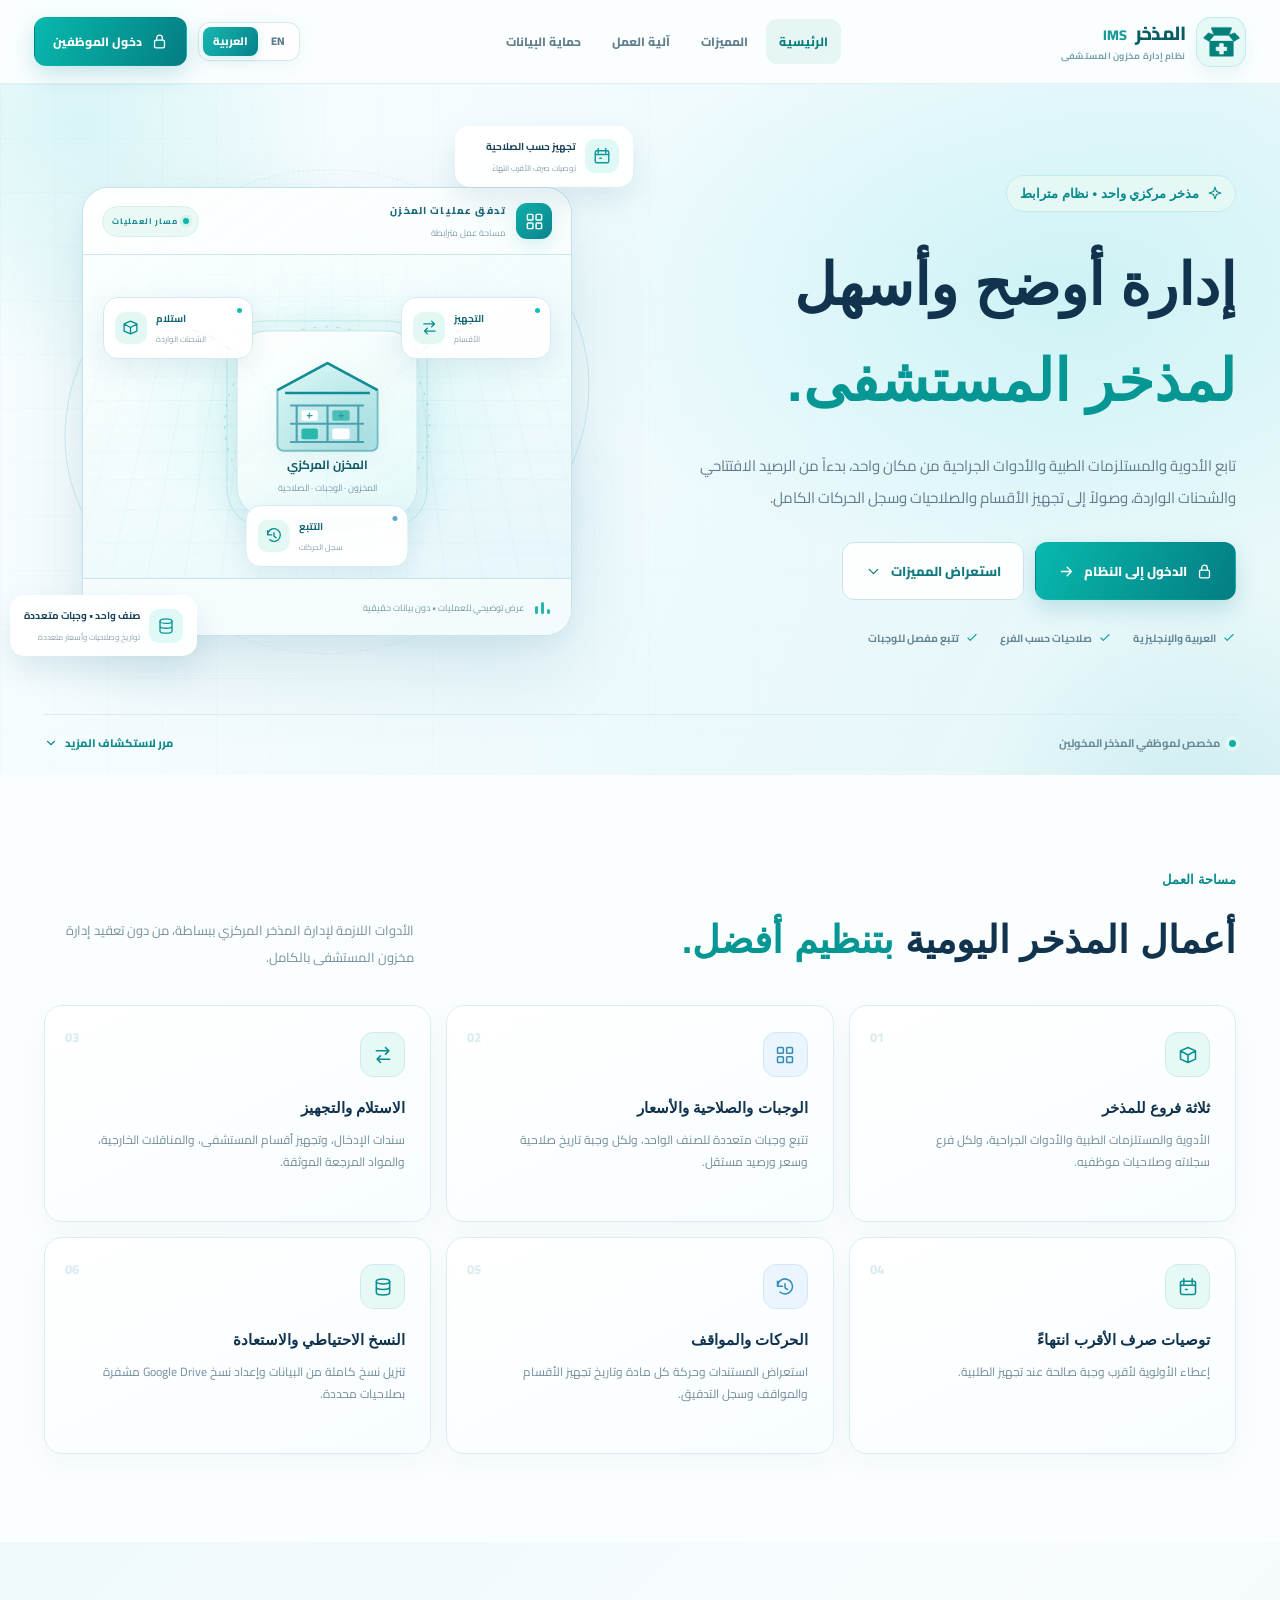
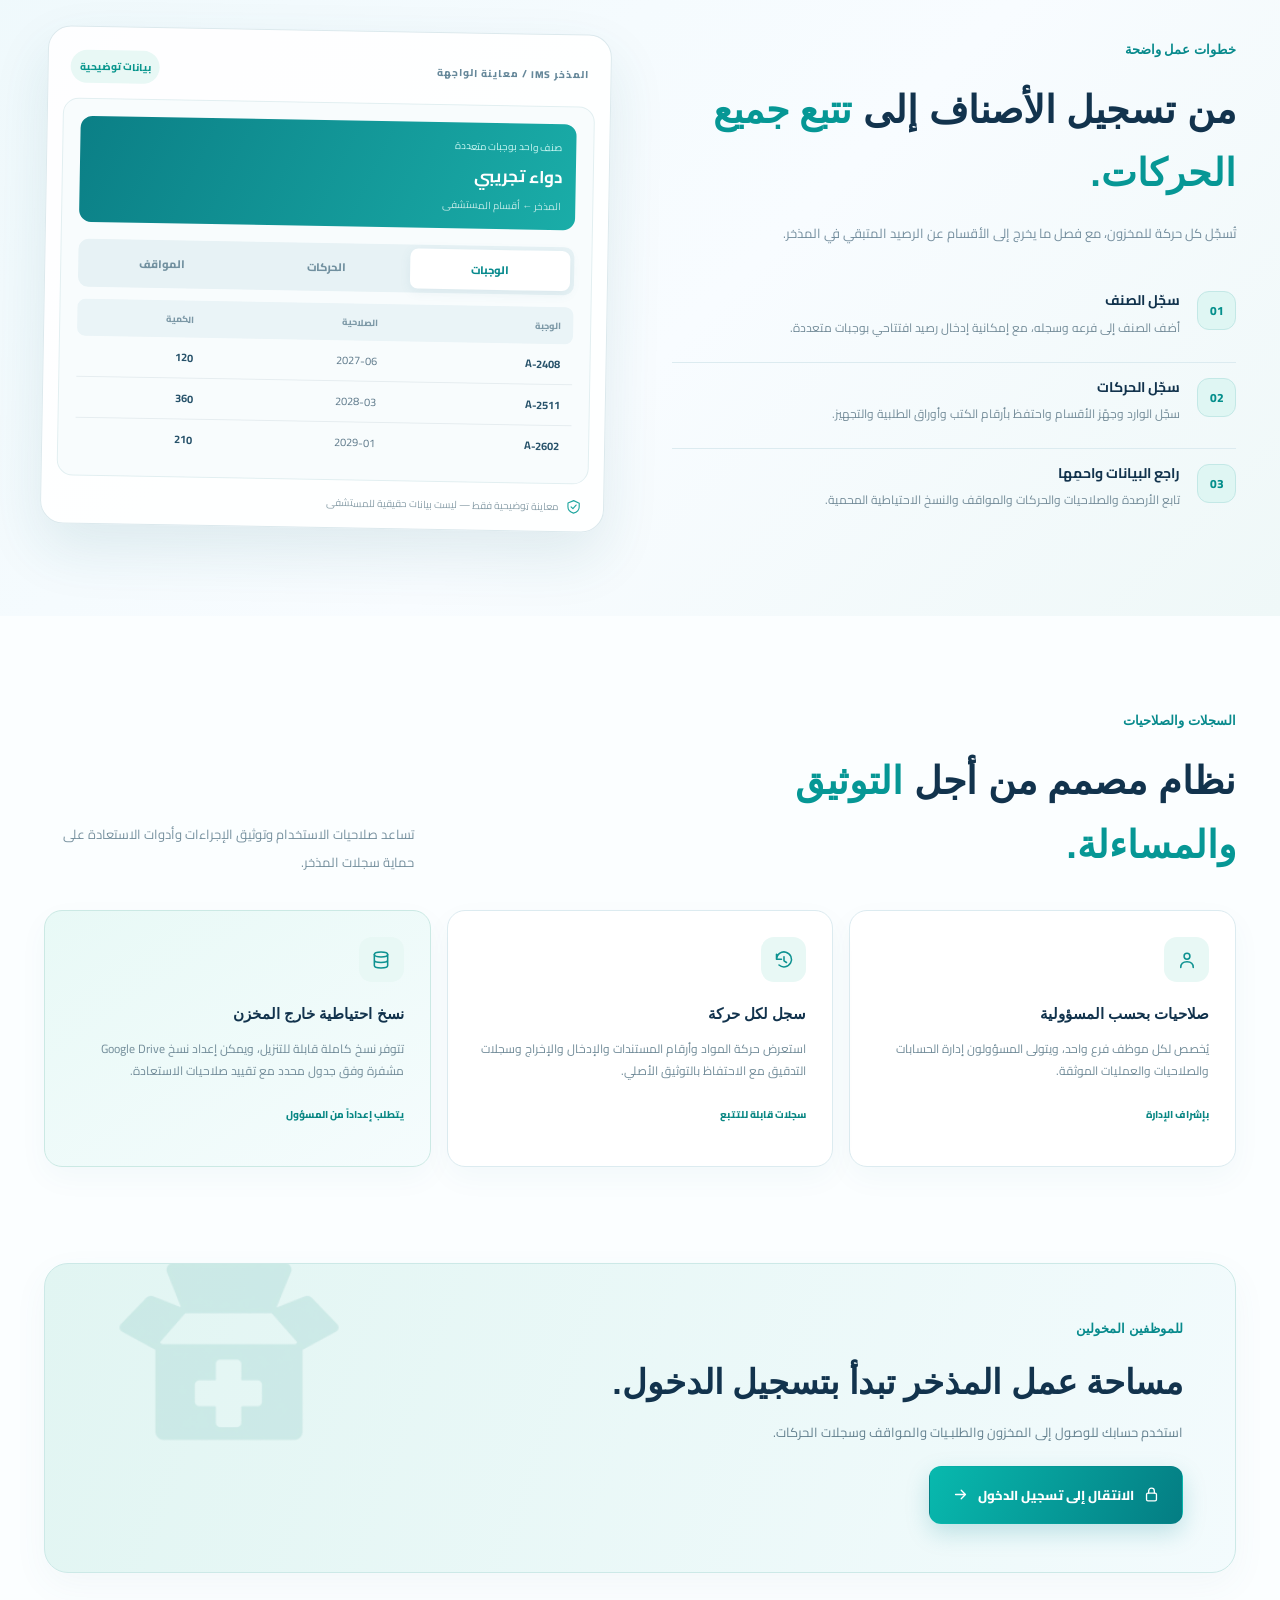
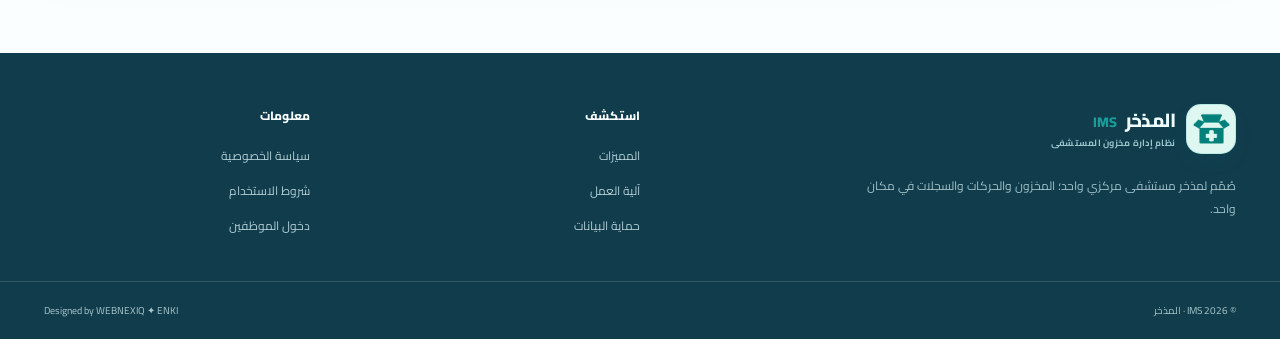
==== commit 2646a2b5: "Add files via upload" ====
--- a/static/index.html
+++ b/static/index.html
@@ -1,4 +1,4 @@
-<!DOCTYPE html><html lang="ar" dir="rtl"><head><meta charset="UTF-8"><meta name="viewport" content="width=device-width,initial-scale=1"><meta name="theme-color" content="#eefafb"><link rel="icon" type="image/png" href="/static/favicon.png"><link rel="stylesheet" href="/static/marketing.css?v=4.24.0"><link rel="stylesheet" href="/static/language.css?v=4.24.0"><meta name="description" content="The central warehouse management system for medication, medical supplies and surgical instruments."><title>IMS — Hospital Warehouse</title><script>try{const l=localStorage.getItem('hospital-warehouse-language');if(l==='en'){document.documentElement.lang='en';document.documentElement.dir='ltr'}}catch(e){}document.documentElement.classList.add('i18n-pending');</script></head><body class="marketing-page home"><svg xmlns="http://www.w3.org/2000/svg" class="icon-defs" aria-hidden="true">
+<!DOCTYPE html><html lang="ar" dir="rtl"><head><meta charset="UTF-8"><meta name="viewport" content="width=device-width,initial-scale=1"><meta name="theme-color" content="#eefafb"><link rel="icon" type="image/png" href="/static/favicon.png"><link rel="stylesheet" href="/static/marketing.css?v=4.25.0"><link rel="stylesheet" href="/static/language.css?v=4.25.0"><meta name="description" content="The central warehouse management system for medication, medical supplies and surgical instruments."><title>IMS — Hospital Warehouse</title><script>try{const l=localStorage.getItem('hospital-warehouse-language');if(l==='en'){document.documentElement.lang='en';document.documentElement.dir='ltr'}}catch(e){}document.documentElement.classList.add('i18n-pending');</script></head><body class="marketing-page home"><svg xmlns="http://www.w3.org/2000/svg" class="icon-defs" aria-hidden="true">
 <symbol id="m-arrow" viewBox="0 0 24 24"><path d="M5 12h14m-6-6 6 6-6 6"/></symbol>
 <symbol id="m-chev" viewBox="0 0 24 24"><path d="m6 9 6 6 6-6"/></symbol>
 <symbol id="m-box" viewBox="0 0 24 24"><path d="m3 7 9-4 9 4v10l-9 4-9-4V7Zm0 0 9 5 9-5M12 12v9"/></symbol>
@@ -67,4 +67,4 @@
 <section class="section feature-section section-anchor" id="features"><div class="container"><div class="section-heading"><div><span class="section-kicker">THE WORKSPACE</span><h2>Everyday warehouse work, <span>well organized.</span></h2></div><p>The essential tools for a single central warehouse—not a complicated hospital-wide system.</p></div><div class="feature-grid"><article class="feature-card"><span class="feature-icon"><svg class="ic " aria-hidden="true"><use href="#m-box"/></svg></span><h3>Three warehouse branches</h3><p>Medications, medical supplies and surgical instruments, each with its own registers and staff access.</p><span class="card-index" aria-hidden="true">01</span></article><article class="feature-card"><span class="feature-icon"><svg class="ic " aria-hidden="true"><use href="#m-grid"/></svg></span><h3>Batches, expiry and prices</h3><p>Track multiple lots for one item, with individual dates, unit prices and remaining quantities.</p><span class="card-index" aria-hidden="true">02</span></article><article class="feature-card"><span class="feature-icon"><svg class="ic " aria-hidden="true"><use href="#m-move"/></svg></span><h3>Receiving and distribution</h3><p>Incoming receipts, internal department issues, external transfers and documented returns.</p><span class="card-index" aria-hidden="true">03</span></article><article class="feature-card"><span class="feature-icon"><svg class="ic " aria-hidden="true"><use href="#m-calendar"/></svg></span><h3>FEFO recommendations</h3><p>Prioritize the earliest usable expiry when preparing outgoing shipments.</p><span class="card-index" aria-hidden="true">04</span></article><article class="feature-card"><span class="feature-icon"><svg class="ic " aria-hidden="true"><use href="#m-history"/></svg></span><h3>Movements and reports</h3><p>Trace documents, individual items, department history, stock statements and audit records.</p><span class="card-index" aria-hidden="true">05</span></article><article class="feature-card"><span class="feature-icon"><svg class="ic " aria-hidden="true"><use href="#m-database"/></svg></span><h3>Backup and recovery</h3><p>Download full backups and configure encrypted Google Drive copies with restricted access.</p><span class="card-index" aria-hidden="true">06</span></article></div></div></section>
 <section class="section workflow-section section-anchor" id="workflow"><div class="container workflow-layout"><div class="workflow-text"><span class="section-kicker">A SIMPLE WORKFLOW</span><h2>From registration to <span>complete traceability.</span></h2><p class="section-desc">Each stock change is recorded, while department distributions remain distinct from warehouse inventory.</p><div class="steps"><article class="step"><span class="step-num">01</span><div><h3>Register</h3><p>Add an item to its branch and book, with optional multiple opening lots for existing stock.</p></div></article><article class="step"><span class="step-num">02</span><div><h3>Record movements</h3><p>Receive shipments, distribute to departments and keep each paper document reference.</p></div></article><article class="step"><span class="step-num">03</span><div><h3>Review and protect</h3><p>Check stock, expiry, movement history, reports and access-controlled backups.</p></div></article></div></div><div class="preview-card"><div class="preview-top"><span class="preview-label">IMS / WORKSPACE PREVIEW</span><span class="sample-chip">Illustrative data</span></div><div class="preview-inner"><div class="preview-tile"><span>One item, multiple lots</span><strong>Medication A</strong><small>Warehouse → Department</small></div><div class="preview-tabs" role="tablist" aria-label="Preview sections"><button type="button" role="tab" data-preview="lots" aria-selected="true" class="active">Lots</button><button type="button" role="tab" data-preview="history" aria-selected="false">Movements</button><button type="button" role="tab" data-preview="statements" aria-selected="false">Statements</button></div><div class="preview-body" data-preview-panel="lots" role="tabpanel"><div class="lot-head"><span>Batch</span><span>Expires</span><span>Quantity</span></div><div class="lot-row"><b>A-2408</b><span>2027-06</span><strong>120</strong></div><div class="lot-row"><b>A-2511</b><span>2028-03</span><strong>360</strong></div><div class="lot-row"><b>A-2602</b><span>2029-01</span><strong>210</strong></div></div><div class="preview-body" data-preview-panel="history" role="tabpanel" hidden><div class="activity"><span class="activity-mark in">+</span><div><strong>Stock receipt</strong><small>Pharmacy department • Batch A-2602</small></div><b>+210</b></div><div class="activity"><span class="activity-mark out">−</span><div><strong>Department issue</strong><small>Internal department • Batch A-2408</small></div><b>−75</b></div></div><div class="preview-body" data-preview-panel="statements" role="tabpanel" hidden><div class="statement-row"><div><strong>Near expiry</strong><small>Dates within selected period</small></div><span class="tag tag-amber">Review</span></div><div class="statement-row"><div><strong>Scarce / surplus</strong><small>Monthly requirement thresholds</small></div><span class="tag tag-teal">Filterable</span></div><div class="statement-row"><div><strong>Missing stock</strong><small>Items with zero quantity</small></div><span class="tag tag-blue">Available</span></div></div></div><div class="preview-foot"><svg class="ic " aria-hidden="true"><use href="#m-shield"/></svg> Demo preview only — not live hospital records</div></div></div></section>
 <section class="section protection-section section-anchor" id="protection"><div class="container"><div class="section-heading"><div><span class="section-kicker">RECORDS & ACCESS</span><h2>Designed for <span>accountability.</span></h2></div><p>Clear permissions, traceable actions and data recovery tools work together to help protect warehouse records.</p></div><div class="protection-grid"><article class="protection-card"><span class="protection-icon"><svg class="ic " aria-hidden="true"><use href="#m-user"/></svg></span><h3>Access based on responsibility</h3><p>Staff are assigned to one warehouse branch. Administrators manage accounts, permissions and documented operations.</p><div class="mini-label">Admin controlled</div></article><article class="protection-card"><span class="protection-icon"><svg class="ic " aria-hidden="true"><use href="#m-history"/></svg></span><h3>A history for every movement</h3><p>Review individual item movements, paper references, receipts, issues and audit records without losing the original trail.</p><div class="mini-label">Traceable records</div></article><article class="protection-card emphasized"><span class="protection-icon"><svg class="ic " aria-hidden="true"><use href="#m-database"/></svg></span><h3>Backup beyond the warehouse</h3><p>Full database exports are available. Optional encrypted Google Drive backups can run on a configured schedule, with restricted restoration.</p><div class="mini-label">Requires administrator setup</div></article></div></div></section>
-<section class="closing-cta"><div class="container"><div class="cta-surface"><span class="section-kicker">AUTHORIZED PERSONNEL</span><h2>Your warehouse workspace is one sign-in away.</h2><p>Use your assigned account to access the inventory, shipments, statements and movement records.</p><a class="btn btn-primary btn-lg" href="/login.html"><svg class="ic " aria-hidden="true"><use href="#m-lock"/></svg> Go to staff login <svg class="ic " aria-hidden="true"><use href="#m-arrow"/></svg></a><div class="cta-glass-mark"><img src="/static/ims-icon.png" alt="" loading="lazy"></div></div></div></section></main><footer class="site-footer"><div class="footer-inner"><div class="footer-brand"><a class="m-brand" href="#home" aria-label="IMS Home"><span class="m-brand-badge"><img src="/static/ims-icon.png" alt="" width="46" height="46"></span><span class="m-brand-copy"><strong translate="no">المذخر <em>IMS</em></strong><small>Hospital inventory system</small></span></a><p>Built for one central hospital warehouse. Inventory, movements, and records in one place.</p></div><div class="footer-links"><span>Explore</span><a href="#features">Features</a><a href="#workflow">Workflow</a><a href="#protection">Data protection</a></div><div class="footer-links"><span>Information</span><a href="/privacy.html">Privacy Policy</a><a href="/terms.html">Terms of Use</a><a href="/login.html">Staff login</a></div></div><div class="footer-bottom"><span>© 2026 IMS · المذخر</span><span>Designed by WEBNEXIQ ✦ ENKI</span></div></footer><script src="/static/i18n.js?v=4.24.0"></script><script src="/static/marketing.js?v=4.24.0"></script></body></html>+<section class="closing-cta"><div class="container"><div class="cta-surface"><span class="section-kicker">AUTHORIZED PERSONNEL</span><h2>Your warehouse workspace is one sign-in away.</h2><p>Use your assigned account to access the inventory, shipments, statements and movement records.</p><a class="btn btn-primary btn-lg" href="/login.html"><svg class="ic " aria-hidden="true"><use href="#m-lock"/></svg> Go to staff login <svg class="ic " aria-hidden="true"><use href="#m-arrow"/></svg></a><div class="cta-glass-mark"><img src="/static/ims-icon.png" alt="" loading="lazy"></div></div></div></section></main><footer class="site-footer"><div class="footer-inner"><div class="footer-brand"><a class="m-brand" href="#home" aria-label="IMS Home"><span class="m-brand-badge"><img src="/static/ims-icon.png" alt="" width="46" height="46"></span><span class="m-brand-copy"><strong translate="no">المذخر <em>IMS</em></strong><small>Hospital inventory system</small></span></a><p>Built for one central hospital warehouse. Inventory, movements, and records in one place.</p></div><div class="footer-links"><span>Explore</span><a href="#features">Features</a><a href="#workflow">Workflow</a><a href="#protection">Data protection</a></div><div class="footer-links"><span>Information</span><a href="/privacy.html">Privacy Policy</a><a href="/terms.html">Terms of Use</a><a href="/login.html">Staff login</a></div></div><div class="footer-bottom"><span>© 2026 IMS · المذخر</span><span>Designed by WEBNEXIQ ✦ ENKI</span></div></footer><script src="/static/i18n.js?v=4.25.0"></script><script src="/static/marketing.js?v=4.25.0"></script></body></html>
--- a/static/marketing.css
+++ b/static/marketing.css
@@ -62,3 +62,13 @@
 @media(max-width:620px){.hero-art{min-height:373px}.network-shell{height:355px;width:min(98%,390px);border-radius:20px}.network-head{height:54px;padding:10px 12px}.network-glyph{width:29px;height:29px;border-radius:9px}.network-head-title strong{font-size:8px}.network-head-title small{font-size:7px}.network-model-label{font-size:7px;padding:6px 7px}.network-stage{height:258px}.network-foot{height:43px;padding-inline:14px}.network-foot small{font-size:8px}.network-core{width:147px;height:154px;border-radius:25px;top:52%}.core-building{height:86px;width:111px}.network-core strong{font-size:10px}.network-core small{font-size:8px}.network-node{width:117px;gap:5px;padding:7px;border-radius:11px}.network-node .node-icon{height:24px;width:24px;border-radius:7px}.network-node .node-icon .ic{width:13px;height:13px}.network-node strong{font-size:8px}.network-node small{font-size:7px}.network-node-receive{left:2%;top:9%}.network-node-issue{right:2%;top:9%}.network-node-track{width:132px;bottom:4%;}.network-tracks .track-halo{opacity:.12}.scene-float{display:none}.scene-orbit{opacity:.4}}
 @media(max-width:370px){.hero-art{min-height:340px}.network-shell{height:325px}.network-stage{height:228px}.network-core{width:132px;height:142px}.core-building{height:73px}.network-node{width:105px}.network-node small{font-size:6.5px}}
 @media(prefers-reduced-motion:reduce){.hero:before,.hero:after,.network-grid,.track-flow,.track-dashed,.network-scanline,.network-node,.scene-ambient,.scene-float,.network-foot-pulse i{animation:none!important}.network-shell{transform:none!important;transition:none!important}}
+
+/* V4.25 optional display-font styling. Font binaries are intentionally not distributed.
+   If licensed/owned: place Amine_mod.ttf and banda.ttf in static/fonts/.
+   Until then, modern system Arabic fallbacks remain fully readable. */
+@font-face{font-family:'IMS Amine';src:url('/static/fonts/Amine_mod.ttf') format('truetype');font-weight:700;font-style:normal;font-display:swap}
+@font-face{font-family:'IMS Banda';src:url('/static/fonts/banda.ttf') format('truetype');font-weight:700;font-style:normal;font-display:swap}
+html[lang="ar"] .hero h1,html[lang="ar"] .section-heading h2,html[lang="ar"] .workflow-text h2,html[lang="ar"] .legal-hero h1,html[lang="ar"] .cta-surface h2{font-family:'IMS Amine','Noto Sans Arabic',Tahoma,Arial,sans-serif;letter-spacing:0;line-height:1.65}
+html[lang="ar"] .hero .eyebrow,html[lang="ar"] .section-kicker{font-family:'IMS Banda','IMS Amine',Tahoma,sans-serif;font-size:13px;font-weight:700;letter-spacing:0}
+html[lang="ar"] .feature-card h3,html[lang="ar"] .protection-card h3{font-family:'IMS Amine','Noto Sans Arabic',Tahoma,Arial,sans-serif;line-height:1.7}
+html[lang="ar"] .legal-section p{font-family:'DM Sans',Tahoma,Arial,sans-serif}
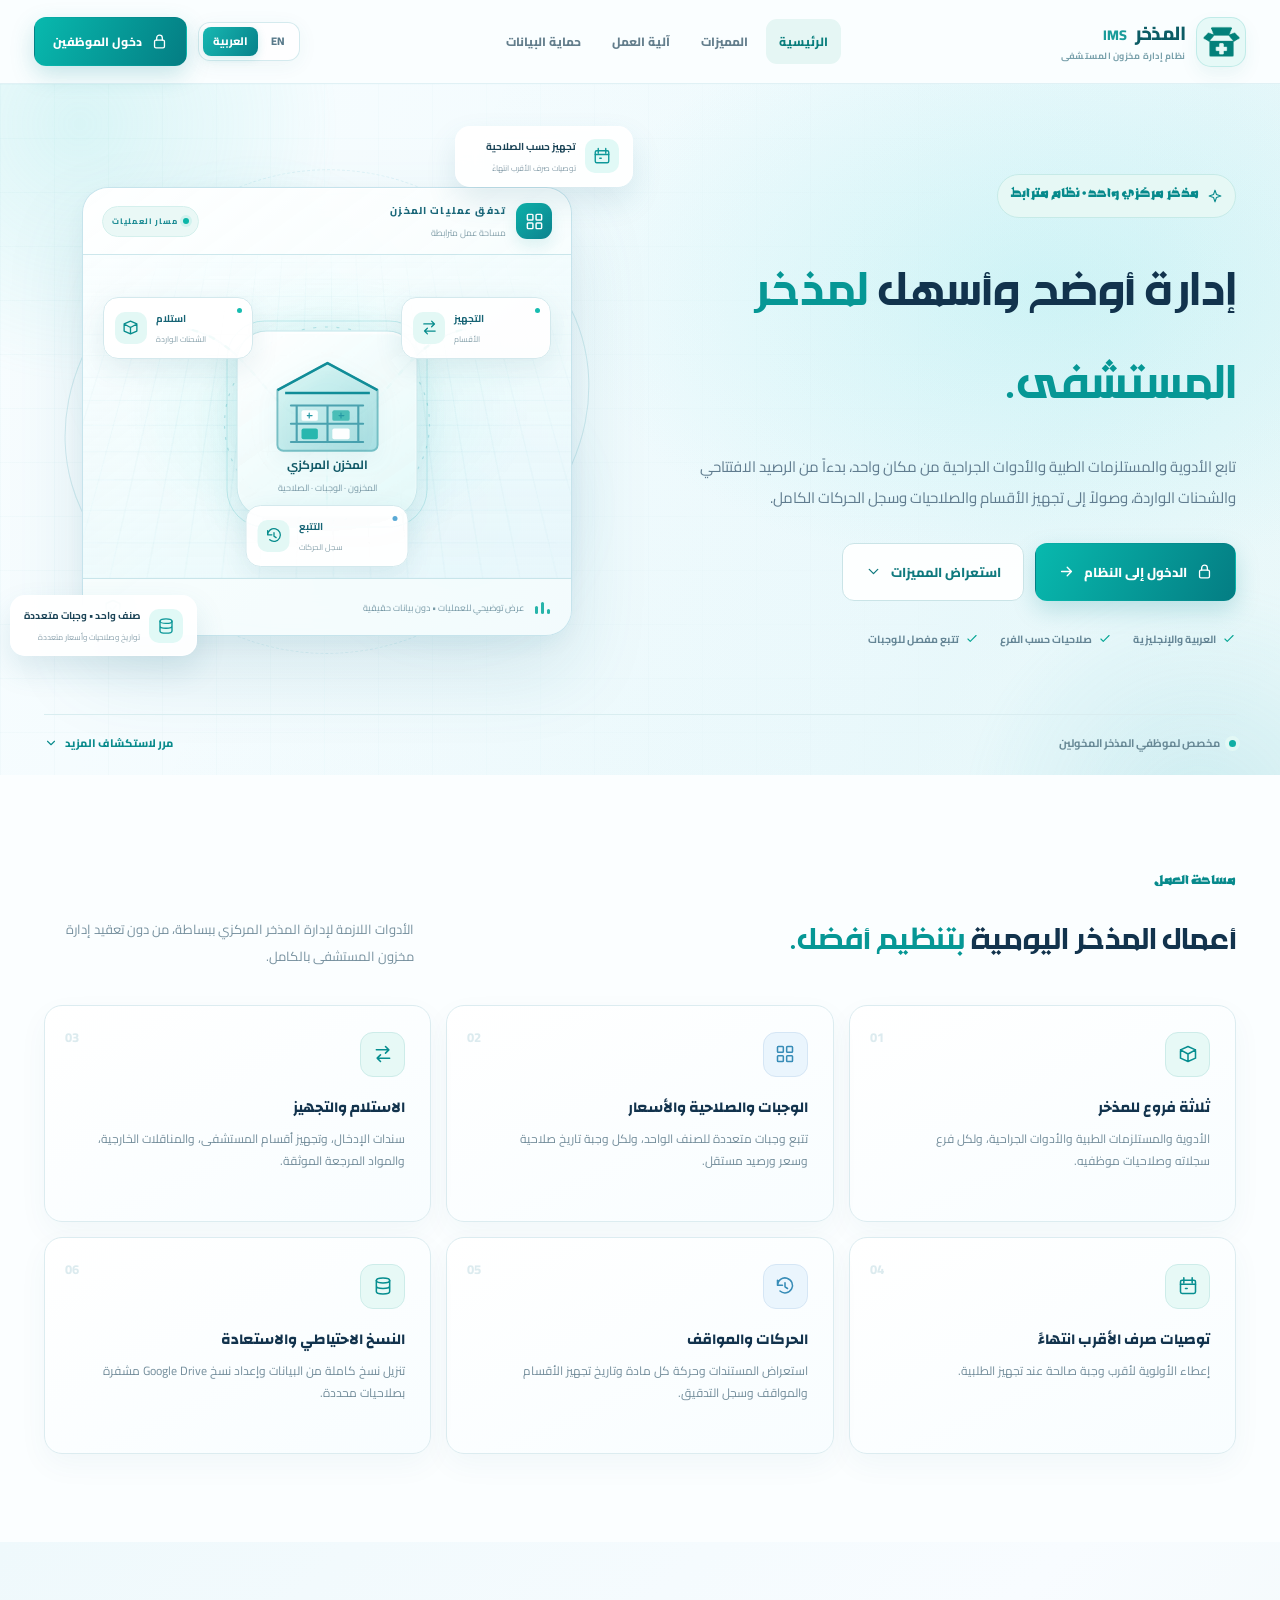
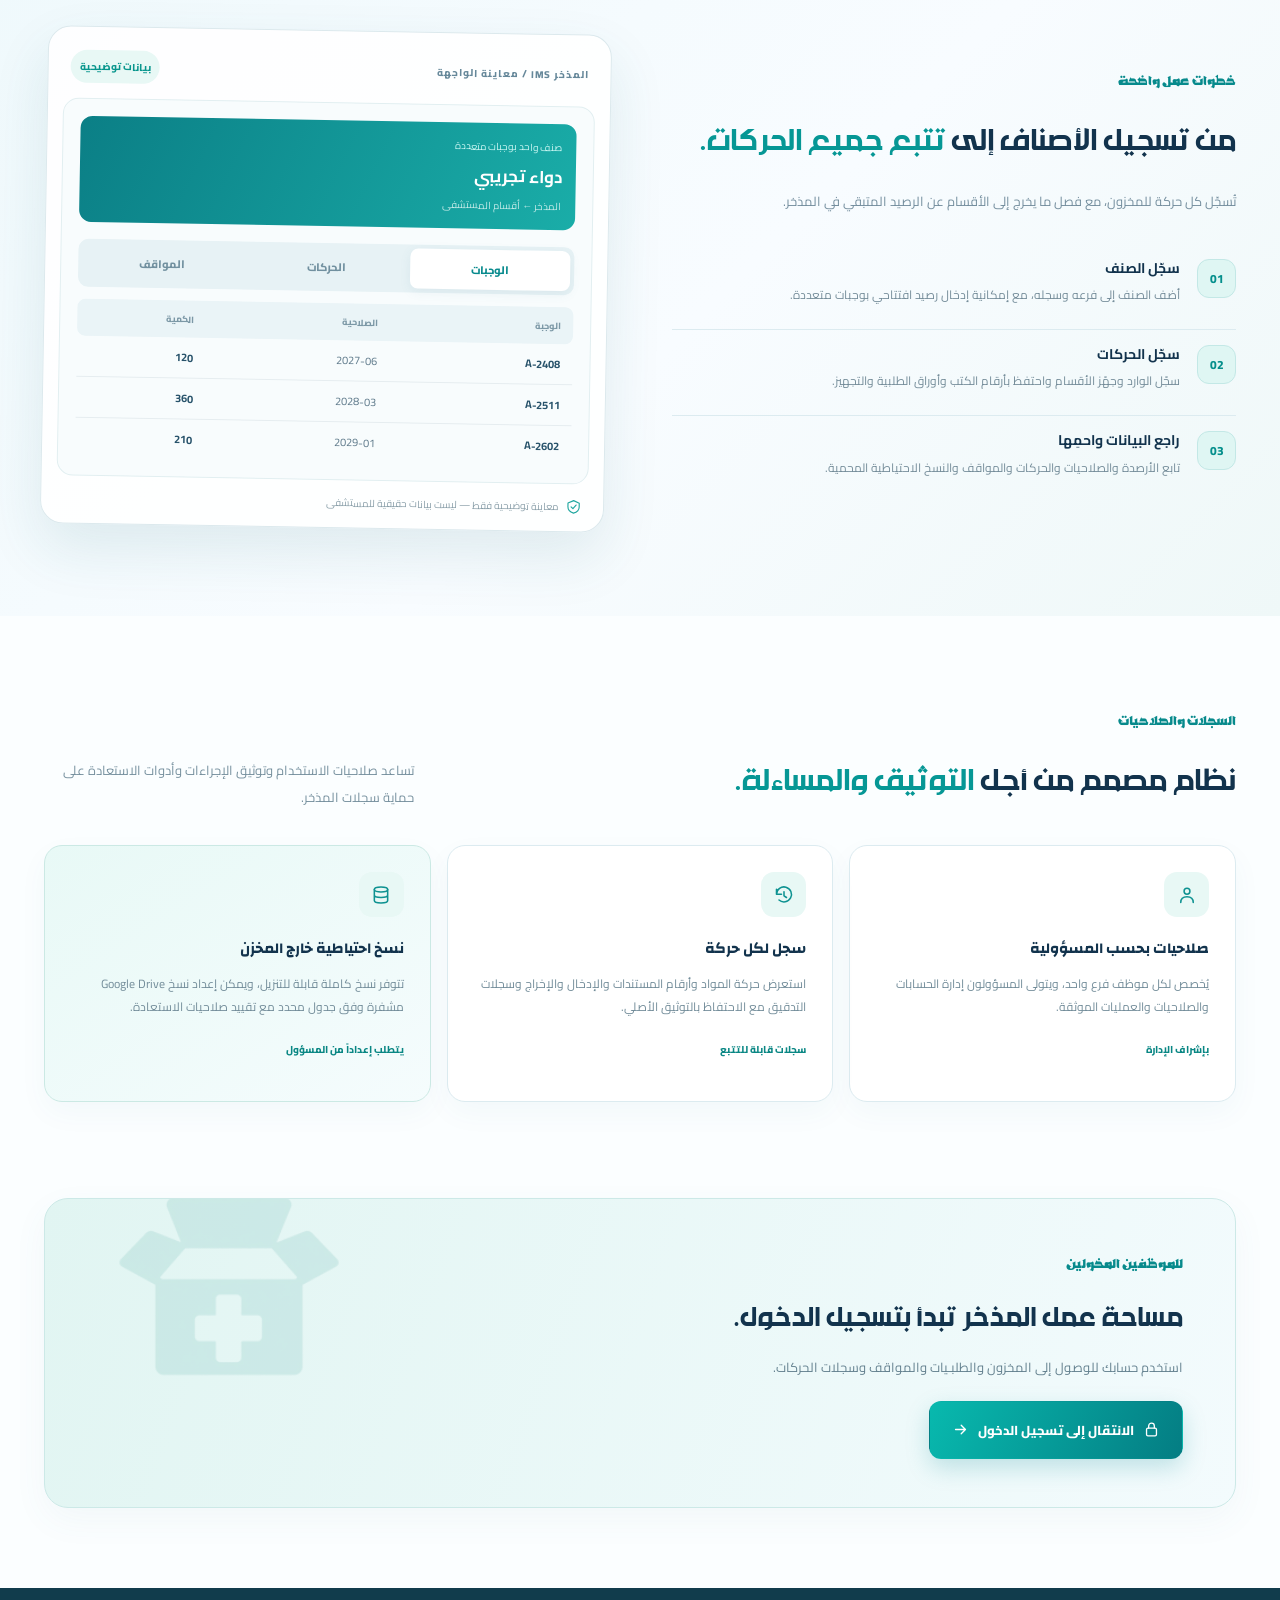
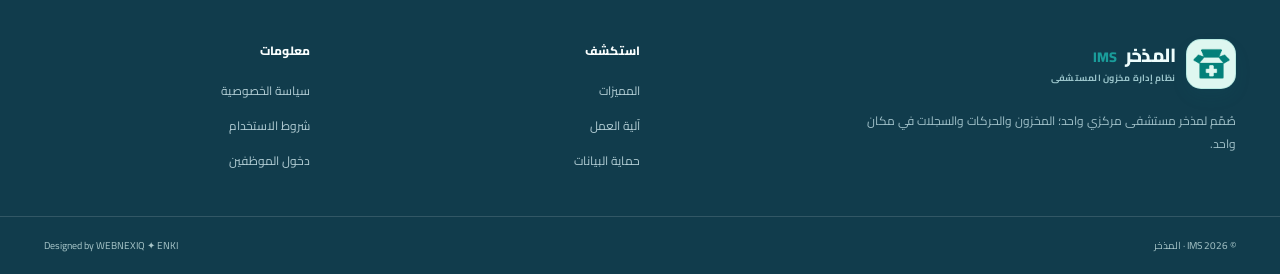
==== commit 16198563: "Add files via upload" ====
--- a/static/index.html
+++ b/static/index.html
@@ -1,4 +1,4 @@
-<!DOCTYPE html><html lang="ar" dir="rtl"><head><meta charset="UTF-8"><meta name="viewport" content="width=device-width,initial-scale=1"><meta name="theme-color" content="#eefafb"><link rel="icon" type="image/png" href="/static/favicon.png"><link rel="stylesheet" href="/static/marketing.css?v=4.25.0"><link rel="stylesheet" href="/static/language.css?v=4.25.0"><meta name="description" content="The central warehouse management system for medication, medical supplies and surgical instruments."><title>IMS — Hospital Warehouse</title><script>try{const l=localStorage.getItem('hospital-warehouse-language');if(l==='en'){document.documentElement.lang='en';document.documentElement.dir='ltr'}}catch(e){}document.documentElement.classList.add('i18n-pending');</script></head><body class="marketing-page home"><svg xmlns="http://www.w3.org/2000/svg" class="icon-defs" aria-hidden="true">
+<!DOCTYPE html><html lang="ar" dir="rtl"><head><meta charset="UTF-8"><meta name="viewport" content="width=device-width,initial-scale=1"><meta name="theme-color" content="#eefafb"><link rel="icon" type="image/png" href="/static/favicon.png"><link rel="stylesheet" href="/static/marketing.css?v=4.25.1"><link rel="stylesheet" href="/static/language.css?v=4.25.1"><meta name="description" content="The central warehouse management system for medication, medical supplies and surgical instruments."><title>IMS — Hospital Warehouse</title><script>try{const l=localStorage.getItem('hospital-warehouse-language');if(l==='en'){document.documentElement.lang='en';document.documentElement.dir='ltr'}}catch(e){}document.documentElement.classList.add('i18n-pending');</script></head><body class="marketing-page home"><svg xmlns="http://www.w3.org/2000/svg" class="icon-defs" aria-hidden="true">
 <symbol id="m-arrow" viewBox="0 0 24 24"><path d="M5 12h14m-6-6 6 6-6 6"/></symbol>
 <symbol id="m-chev" viewBox="0 0 24 24"><path d="m6 9 6 6 6-6"/></symbol>
 <symbol id="m-box" viewBox="0 0 24 24"><path d="m3 7 9-4 9 4v10l-9 4-9-4V7Zm0 0 9 5 9-5M12 12v9"/></symbol>
@@ -67,4 +67,4 @@
 <section class="section feature-section section-anchor" id="features"><div class="container"><div class="section-heading"><div><span class="section-kicker">THE WORKSPACE</span><h2>Everyday warehouse work, <span>well organized.</span></h2></div><p>The essential tools for a single central warehouse—not a complicated hospital-wide system.</p></div><div class="feature-grid"><article class="feature-card"><span class="feature-icon"><svg class="ic " aria-hidden="true"><use href="#m-box"/></svg></span><h3>Three warehouse branches</h3><p>Medications, medical supplies and surgical instruments, each with its own registers and staff access.</p><span class="card-index" aria-hidden="true">01</span></article><article class="feature-card"><span class="feature-icon"><svg class="ic " aria-hidden="true"><use href="#m-grid"/></svg></span><h3>Batches, expiry and prices</h3><p>Track multiple lots for one item, with individual dates, unit prices and remaining quantities.</p><span class="card-index" aria-hidden="true">02</span></article><article class="feature-card"><span class="feature-icon"><svg class="ic " aria-hidden="true"><use href="#m-move"/></svg></span><h3>Receiving and distribution</h3><p>Incoming receipts, internal department issues, external transfers and documented returns.</p><span class="card-index" aria-hidden="true">03</span></article><article class="feature-card"><span class="feature-icon"><svg class="ic " aria-hidden="true"><use href="#m-calendar"/></svg></span><h3>FEFO recommendations</h3><p>Prioritize the earliest usable expiry when preparing outgoing shipments.</p><span class="card-index" aria-hidden="true">04</span></article><article class="feature-card"><span class="feature-icon"><svg class="ic " aria-hidden="true"><use href="#m-history"/></svg></span><h3>Movements and reports</h3><p>Trace documents, individual items, department history, stock statements and audit records.</p><span class="card-index" aria-hidden="true">05</span></article><article class="feature-card"><span class="feature-icon"><svg class="ic " aria-hidden="true"><use href="#m-database"/></svg></span><h3>Backup and recovery</h3><p>Download full backups and configure encrypted Google Drive copies with restricted access.</p><span class="card-index" aria-hidden="true">06</span></article></div></div></section>
 <section class="section workflow-section section-anchor" id="workflow"><div class="container workflow-layout"><div class="workflow-text"><span class="section-kicker">A SIMPLE WORKFLOW</span><h2>From registration to <span>complete traceability.</span></h2><p class="section-desc">Each stock change is recorded, while department distributions remain distinct from warehouse inventory.</p><div class="steps"><article class="step"><span class="step-num">01</span><div><h3>Register</h3><p>Add an item to its branch and book, with optional multiple opening lots for existing stock.</p></div></article><article class="step"><span class="step-num">02</span><div><h3>Record movements</h3><p>Receive shipments, distribute to departments and keep each paper document reference.</p></div></article><article class="step"><span class="step-num">03</span><div><h3>Review and protect</h3><p>Check stock, expiry, movement history, reports and access-controlled backups.</p></div></article></div></div><div class="preview-card"><div class="preview-top"><span class="preview-label">IMS / WORKSPACE PREVIEW</span><span class="sample-chip">Illustrative data</span></div><div class="preview-inner"><div class="preview-tile"><span>One item, multiple lots</span><strong>Medication A</strong><small>Warehouse → Department</small></div><div class="preview-tabs" role="tablist" aria-label="Preview sections"><button type="button" role="tab" data-preview="lots" aria-selected="true" class="active">Lots</button><button type="button" role="tab" data-preview="history" aria-selected="false">Movements</button><button type="button" role="tab" data-preview="statements" aria-selected="false">Statements</button></div><div class="preview-body" data-preview-panel="lots" role="tabpanel"><div class="lot-head"><span>Batch</span><span>Expires</span><span>Quantity</span></div><div class="lot-row"><b>A-2408</b><span>2027-06</span><strong>120</strong></div><div class="lot-row"><b>A-2511</b><span>2028-03</span><strong>360</strong></div><div class="lot-row"><b>A-2602</b><span>2029-01</span><strong>210</strong></div></div><div class="preview-body" data-preview-panel="history" role="tabpanel" hidden><div class="activity"><span class="activity-mark in">+</span><div><strong>Stock receipt</strong><small>Pharmacy department • Batch A-2602</small></div><b>+210</b></div><div class="activity"><span class="activity-mark out">−</span><div><strong>Department issue</strong><small>Internal department • Batch A-2408</small></div><b>−75</b></div></div><div class="preview-body" data-preview-panel="statements" role="tabpanel" hidden><div class="statement-row"><div><strong>Near expiry</strong><small>Dates within selected period</small></div><span class="tag tag-amber">Review</span></div><div class="statement-row"><div><strong>Scarce / surplus</strong><small>Monthly requirement thresholds</small></div><span class="tag tag-teal">Filterable</span></div><div class="statement-row"><div><strong>Missing stock</strong><small>Items with zero quantity</small></div><span class="tag tag-blue">Available</span></div></div></div><div class="preview-foot"><svg class="ic " aria-hidden="true"><use href="#m-shield"/></svg> Demo preview only — not live hospital records</div></div></div></section>
 <section class="section protection-section section-anchor" id="protection"><div class="container"><div class="section-heading"><div><span class="section-kicker">RECORDS & ACCESS</span><h2>Designed for <span>accountability.</span></h2></div><p>Clear permissions, traceable actions and data recovery tools work together to help protect warehouse records.</p></div><div class="protection-grid"><article class="protection-card"><span class="protection-icon"><svg class="ic " aria-hidden="true"><use href="#m-user"/></svg></span><h3>Access based on responsibility</h3><p>Staff are assigned to one warehouse branch. Administrators manage accounts, permissions and documented operations.</p><div class="mini-label">Admin controlled</div></article><article class="protection-card"><span class="protection-icon"><svg class="ic " aria-hidden="true"><use href="#m-history"/></svg></span><h3>A history for every movement</h3><p>Review individual item movements, paper references, receipts, issues and audit records without losing the original trail.</p><div class="mini-label">Traceable records</div></article><article class="protection-card emphasized"><span class="protection-icon"><svg class="ic " aria-hidden="true"><use href="#m-database"/></svg></span><h3>Backup beyond the warehouse</h3><p>Full database exports are available. Optional encrypted Google Drive backups can run on a configured schedule, with restricted restoration.</p><div class="mini-label">Requires administrator setup</div></article></div></div></section>
-<section class="closing-cta"><div class="container"><div class="cta-surface"><span class="section-kicker">AUTHORIZED PERSONNEL</span><h2>Your warehouse workspace is one sign-in away.</h2><p>Use your assigned account to access the inventory, shipments, statements and movement records.</p><a class="btn btn-primary btn-lg" href="/login.html"><svg class="ic " aria-hidden="true"><use href="#m-lock"/></svg> Go to staff login <svg class="ic " aria-hidden="true"><use href="#m-arrow"/></svg></a><div class="cta-glass-mark"><img src="/static/ims-icon.png" alt="" loading="lazy"></div></div></div></section></main><footer class="site-footer"><div class="footer-inner"><div class="footer-brand"><a class="m-brand" href="#home" aria-label="IMS Home"><span class="m-brand-badge"><img src="/static/ims-icon.png" alt="" width="46" height="46"></span><span class="m-brand-copy"><strong translate="no">المذخر <em>IMS</em></strong><small>Hospital inventory system</small></span></a><p>Built for one central hospital warehouse. Inventory, movements, and records in one place.</p></div><div class="footer-links"><span>Explore</span><a href="#features">Features</a><a href="#workflow">Workflow</a><a href="#protection">Data protection</a></div><div class="footer-links"><span>Information</span><a href="/privacy.html">Privacy Policy</a><a href="/terms.html">Terms of Use</a><a href="/login.html">Staff login</a></div></div><div class="footer-bottom"><span>© 2026 IMS · المذخر</span><span>Designed by WEBNEXIQ ✦ ENKI</span></div></footer><script src="/static/i18n.js?v=4.25.0"></script><script src="/static/marketing.js?v=4.25.0"></script></body></html>+<section class="closing-cta"><div class="container"><div class="cta-surface"><span class="section-kicker">AUTHORIZED PERSONNEL</span><h2>Your warehouse workspace is one sign-in away.</h2><p>Use your assigned account to access the inventory, shipments, statements and movement records.</p><a class="btn btn-primary btn-lg" href="/login.html"><svg class="ic " aria-hidden="true"><use href="#m-lock"/></svg> Go to staff login <svg class="ic " aria-hidden="true"><use href="#m-arrow"/></svg></a><div class="cta-glass-mark"><img src="/static/ims-icon.png" alt="" loading="lazy"></div></div></div></section></main><footer class="site-footer"><div class="footer-inner"><div class="footer-brand"><a class="m-brand" href="#home" aria-label="IMS Home"><span class="m-brand-badge"><img src="/static/ims-icon.png" alt="" width="46" height="46"></span><span class="m-brand-copy"><strong translate="no">المذخر <em>IMS</em></strong><small>Hospital inventory system</small></span></a><p>Built for one central hospital warehouse. Inventory, movements, and records in one place.</p></div><div class="footer-links"><span>Explore</span><a href="#features">Features</a><a href="#workflow">Workflow</a><a href="#protection">Data protection</a></div><div class="footer-links"><span>Information</span><a href="/privacy.html">Privacy Policy</a><a href="/terms.html">Terms of Use</a><a href="/login.html">Staff login</a></div></div><div class="footer-bottom"><span>© 2026 IMS · المذخر</span><span>Designed by WEBNEXIQ ✦ ENKI</span></div></footer><script src="/static/i18n.js?v=4.25.1"></script><script src="/static/marketing.js?v=4.25.1"></script></body></html>
--- a/static/marketing.css
+++ b/static/marketing.css
@@ -1,4 +1,4 @@
-@import url('https://fonts.googleapis.com/css2?family=DM+Sans:wght@400;500;600;700;800&family=Plus+Jakarta+Sans:wght@500;600;700;800&display=swap');
+@import url('https://fonts.googleapis.com/css2?family=Changa:wght@500;600;700;800&family=DM+Sans:wght@400;500;600;700;800&family=Marhey:wght@500;600;700&family=Plus+Jakarta+Sans:wght@500;600;700;800&display=swap');
 :root{--ink:#12334d;--muted:#607f90;--teal:#078f8c;--mint:#12b4a8;--line:#d8e9ee;--cream:#f6fafb;--blue:#e9f7fb;--white:#fff;--shadow:0 16px 42px rgba(31,93,115,.075)}
 *{box-sizing:border-box}html{scroll-behavior:smooth;scroll-padding-top:96px}body{margin:0;background:#f7fbfd;color:var(--ink);font-family:'DM Sans',Arial,sans-serif;-webkit-font-smoothing:antialiased}a{color:inherit;text-decoration:none}button{font:inherit;cursor:pointer}img{max-width:100%}h1,h2,h3,p{margin:0}button:focus-visible,a:focus-visible{outline:3px solid #20aaa6;outline-offset:4px}.marketing-page{overflow-x:hidden}.icon-defs{position:absolute;width:0;height:0;overflow:hidden}.ic{width:20px;height:20px;fill:none;stroke:currentColor;stroke-width:1.85;stroke-linecap:round;stroke-linejoin:round;flex:none}.container{max-width:1192px;width:calc(100% - 64px);margin-inline:auto}.section-anchor{scroll-margin-top:82px}
 /* Header */
@@ -63,12 +63,68 @@
 @media(max-width:370px){.hero-art{min-height:340px}.network-shell{height:325px}.network-stage{height:228px}.network-core{width:132px;height:142px}.core-building{height:73px}.network-node{width:105px}.network-node small{font-size:6.5px}}
 @media(prefers-reduced-motion:reduce){.hero:before,.hero:after,.network-grid,.track-flow,.track-dashed,.network-scanline,.network-node,.scene-ambient,.scene-float,.network-foot-pulse i{animation:none!important}.network-shell{transform:none!important;transition:none!important}}
 
-/* V4.25 optional display-font styling. Font binaries are intentionally not distributed.
-   If licensed/owned: place Amine_mod.ttf and banda.ttf in static/fonts/.
-   Until then, modern system Arabic fallbacks remain fully readable. */
-@font-face{font-family:'IMS Amine';src:url('/static/fonts/Amine_mod.ttf') format('truetype');font-weight:700;font-style:normal;font-display:swap}
-@font-face{font-family:'IMS Banda';src:url('/static/fonts/banda.ttf') format('truetype');font-weight:700;font-style:normal;font-display:swap}
-html[lang="ar"] .hero h1,html[lang="ar"] .section-heading h2,html[lang="ar"] .workflow-text h2,html[lang="ar"] .legal-hero h1,html[lang="ar"] .cta-surface h2{font-family:'IMS Amine','Noto Sans Arabic',Tahoma,Arial,sans-serif;letter-spacing:0;line-height:1.65}
-html[lang="ar"] .hero .eyebrow,html[lang="ar"] .section-kicker{font-family:'IMS Banda','IMS Amine',Tahoma,sans-serif;font-size:13px;font-weight:700;letter-spacing:0}
-html[lang="ar"] .feature-card h3,html[lang="ar"] .protection-card h3{font-family:'IMS Amine','Noto Sans Arabic',Tahoma,Arial,sans-serif;line-height:1.7}
-html[lang="ar"] .legal-section p{font-family:'DM Sans',Tahoma,Arial,sans-serif}
+/* V4.25.1 — Arabic typography. Locally owned fonts take precedence; hosted open
+   Arabic display fonts are visible fallbacks so the headings still change when
+   the optional user-supplied .ttf files are not present on the server.
+   Never apply decorative type to data-entry fields or stock tables. */
+@font-face {
+  font-family: 'IMS Amine';
+  src: local('Amine_mod Bold'), local('Aminemod-Bold'), url('/static/fonts/Amine_mod.ttf?v=4251') format('truetype');
+  font-weight: 700;
+  font-style: normal;
+  font-display: swap;
+}
+@font-face {
+  font-family: 'IMS Banda';
+  src: local('panda Bold Italic'), local('panda-BoldItalic'), url('/static/fonts/banda.ttf?v=4251') format('truetype');
+  font-weight: 700;
+  font-style: normal;
+  font-display: swap;
+}
+:root {
+  --ims-display-ar: 'IMS Amine', 'Changa', 'Cairo', Tahoma, sans-serif;
+  --ims-accent-ar: 'IMS Banda', 'Marhey', 'Changa', 'Cairo', Tahoma, sans-serif;
+}
+/* Larger headings: Amine, with a deliberately distinct Changa fallback. */
+html[lang="ar"] .hero h1,
+html[lang="ar"] .section-heading h2,
+html[lang="ar"] .workflow-text h2,
+html[lang="ar"] .legal-hero h1,
+html[lang="ar"] .cta-surface h2 {
+  font-family: var(--ims-display-ar);
+  font-weight: 700;
+  letter-spacing: 0;
+  line-height: 1.6;
+}
+/* Short label typography: panda/Banda; keep its footprint small. */
+html[lang="ar"] .hero .eyebrow,
+html[lang="ar"] .section-kicker {
+  font-family: var(--ims-accent-ar);
+  font-weight: 700;
+  font-size: 12px;
+  letter-spacing: 0;
+  line-height: 1.85;
+}
+/* Readable hierarchy for feature cards and important sectional headings. */
+html[lang="ar"] .feature-card h3,
+html[lang="ar"] .protection-card h3,
+html[lang="ar"] .legal-section h2,
+html[lang="ar"] .step strong {
+  font-family: 'Changa', 'Cairo', Tahoma, Arial, sans-serif;
+  font-weight: 700;
+  line-height: 1.7;
+}
+/* Body paragraphs and labels should remain practical, not decorative. */
+html[lang="ar"] .hero-intro,
+html[lang="ar"] .feature-card p,
+html[lang="ar"] .section-desc,
+html[lang="ar"] .legal-section p {
+  font-family: 'Cairo', 'Tajawal', Tahoma, Arial, sans-serif;
+}
+@media(max-width:620px) {
+  html[lang="ar"] .hero h1 { font-size: clamp(32px, 8.6vw, 42px); line-height: 1.65; }
+  html[lang="ar"] .section-heading h2,
+  html[lang="ar"] .workflow-text h2 { line-height: 1.55; }
+  html[lang="ar"] .hero .eyebrow,
+  html[lang="ar"] .section-kicker { font-size: 11px; }
+}
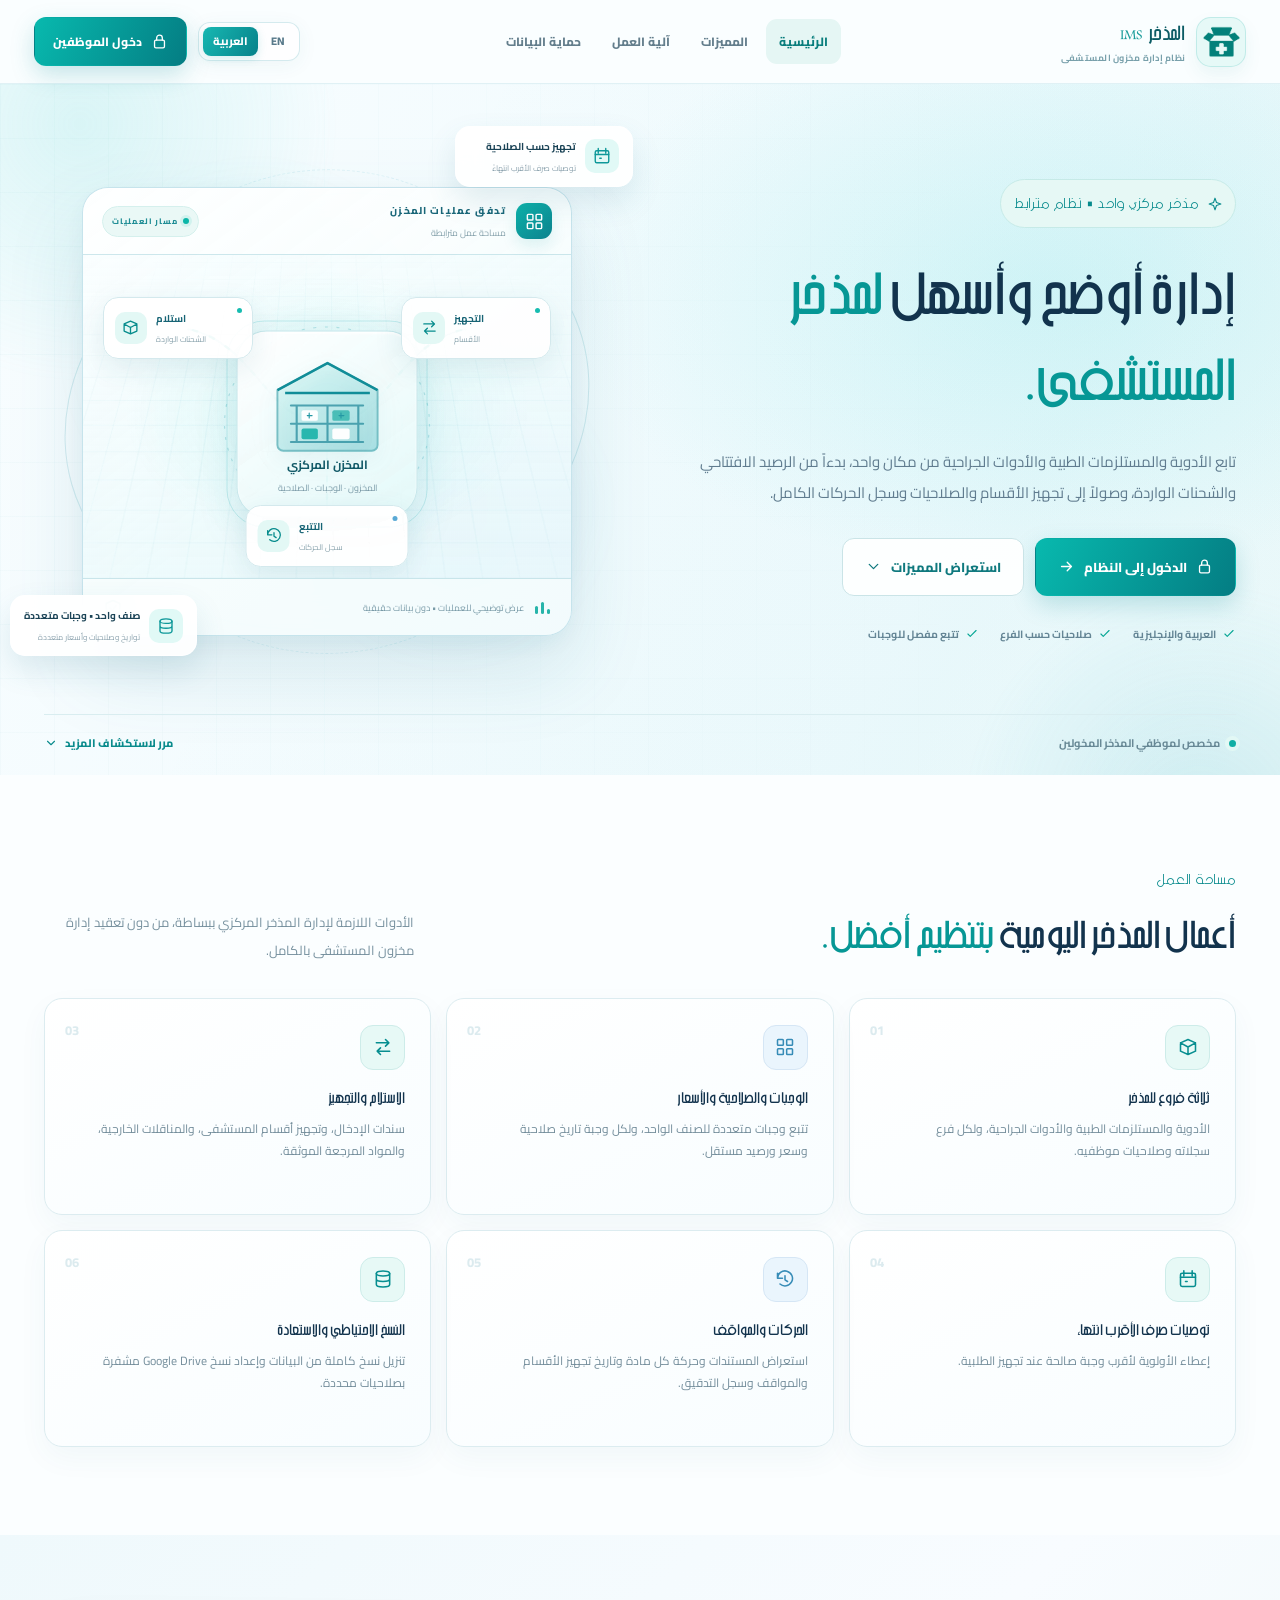
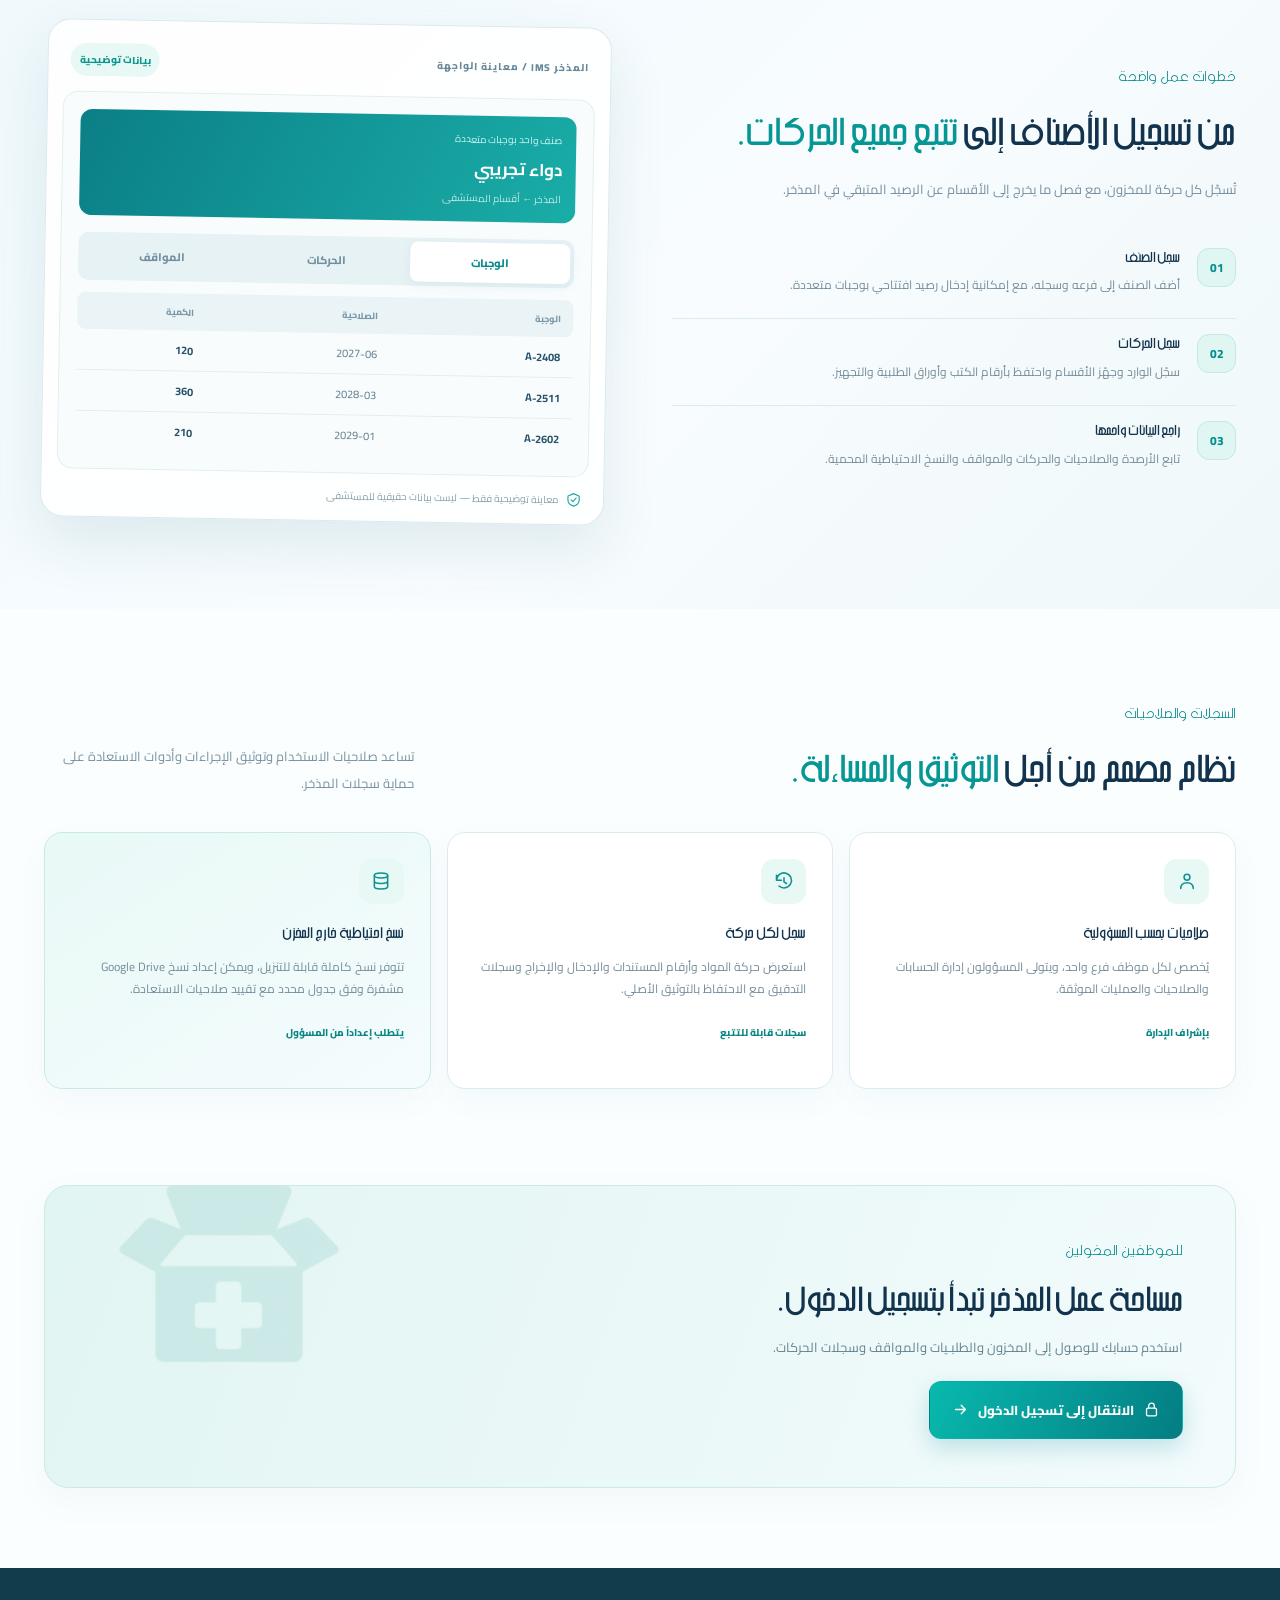
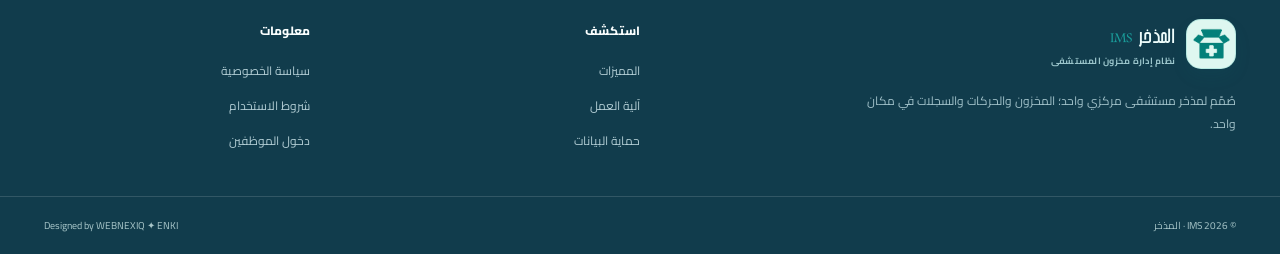
==== commit bb957c9b: "Add files via upload" ====
--- a/static/index.html
+++ b/static/index.html
@@ -1,4 +1,4 @@
-<!DOCTYPE html><html lang="ar" dir="rtl"><head><meta charset="UTF-8"><meta name="viewport" content="width=device-width,initial-scale=1"><meta name="theme-color" content="#eefafb"><link rel="icon" type="image/png" href="/static/favicon.png"><link rel="stylesheet" href="/static/marketing.css?v=4.25.1"><link rel="stylesheet" href="/static/language.css?v=4.25.1"><meta name="description" content="The central warehouse management system for medication, medical supplies and surgical instruments."><title>IMS — Hospital Warehouse</title><script>try{const l=localStorage.getItem('hospital-warehouse-language');if(l==='en'){document.documentElement.lang='en';document.documentElement.dir='ltr'}}catch(e){}document.documentElement.classList.add('i18n-pending');</script></head><body class="marketing-page home"><svg xmlns="http://www.w3.org/2000/svg" class="icon-defs" aria-hidden="true">
+<!DOCTYPE html><html lang="ar" dir="rtl"><head><meta charset="UTF-8"><meta name="viewport" content="width=device-width,initial-scale=1"><meta name="theme-color" content="#eefafb"><link rel="icon" type="image/png" href="/static/favicon.png"><link rel="stylesheet" href="/static/marketing.css?v=4.27.1"><link rel="stylesheet" href="/static/language.css?v=4.27.1"><meta name="description" content="The central warehouse management system for medication, medical supplies and surgical instruments."><title>IMS — Hospital Warehouse</title><script>try{const l=localStorage.getItem('hospital-warehouse-language');if(l==='en'){document.documentElement.lang='en';document.documentElement.dir='ltr'}}catch(e){}document.documentElement.classList.add('i18n-pending');</script><link rel="stylesheet" href="/static/ims-typography.css?v=4.27.1"></head><body class="marketing-page home"><svg xmlns="http://www.w3.org/2000/svg" class="icon-defs" aria-hidden="true">
 <symbol id="m-arrow" viewBox="0 0 24 24"><path d="M5 12h14m-6-6 6 6-6 6"/></symbol>
 <symbol id="m-chev" viewBox="0 0 24 24"><path d="m6 9 6 6 6-6"/></symbol>
 <symbol id="m-box" viewBox="0 0 24 24"><path d="m3 7 9-4 9 4v10l-9 4-9-4V7Zm0 0 9 5 9-5M12 12v9"/></symbol>
--- a/static/marketing.css
+++ b/static/marketing.css
@@ -62,69 +62,3 @@
 @media(max-width:620px){.hero-art{min-height:373px}.network-shell{height:355px;width:min(98%,390px);border-radius:20px}.network-head{height:54px;padding:10px 12px}.network-glyph{width:29px;height:29px;border-radius:9px}.network-head-title strong{font-size:8px}.network-head-title small{font-size:7px}.network-model-label{font-size:7px;padding:6px 7px}.network-stage{height:258px}.network-foot{height:43px;padding-inline:14px}.network-foot small{font-size:8px}.network-core{width:147px;height:154px;border-radius:25px;top:52%}.core-building{height:86px;width:111px}.network-core strong{font-size:10px}.network-core small{font-size:8px}.network-node{width:117px;gap:5px;padding:7px;border-radius:11px}.network-node .node-icon{height:24px;width:24px;border-radius:7px}.network-node .node-icon .ic{width:13px;height:13px}.network-node strong{font-size:8px}.network-node small{font-size:7px}.network-node-receive{left:2%;top:9%}.network-node-issue{right:2%;top:9%}.network-node-track{width:132px;bottom:4%;}.network-tracks .track-halo{opacity:.12}.scene-float{display:none}.scene-orbit{opacity:.4}}
 @media(max-width:370px){.hero-art{min-height:340px}.network-shell{height:325px}.network-stage{height:228px}.network-core{width:132px;height:142px}.core-building{height:73px}.network-node{width:105px}.network-node small{font-size:6.5px}}
 @media(prefers-reduced-motion:reduce){.hero:before,.hero:after,.network-grid,.track-flow,.track-dashed,.network-scanline,.network-node,.scene-ambient,.scene-float,.network-foot-pulse i{animation:none!important}.network-shell{transform:none!important;transition:none!important}}
-
-/* V4.25.1 — Arabic typography. Locally owned fonts take precedence; hosted open
-   Arabic display fonts are visible fallbacks so the headings still change when
-   the optional user-supplied .ttf files are not present on the server.
-   Never apply decorative type to data-entry fields or stock tables. */
-@font-face {
-  font-family: 'IMS Amine';
-  src: local('Amine_mod Bold'), local('Aminemod-Bold'), url('/static/fonts/Amine_mod.ttf?v=4251') format('truetype');
-  font-weight: 700;
-  font-style: normal;
-  font-display: swap;
-}
-@font-face {
-  font-family: 'IMS Banda';
-  src: local('panda Bold Italic'), local('panda-BoldItalic'), url('/static/fonts/banda.ttf?v=4251') format('truetype');
-  font-weight: 700;
-  font-style: normal;
-  font-display: swap;
-}
-:root {
-  --ims-display-ar: 'IMS Amine', 'Changa', 'Cairo', Tahoma, sans-serif;
-  --ims-accent-ar: 'IMS Banda', 'Marhey', 'Changa', 'Cairo', Tahoma, sans-serif;
-}
-/* Larger headings: Amine, with a deliberately distinct Changa fallback. */
-html[lang="ar"] .hero h1,
-html[lang="ar"] .section-heading h2,
-html[lang="ar"] .workflow-text h2,
-html[lang="ar"] .legal-hero h1,
-html[lang="ar"] .cta-surface h2 {
-  font-family: var(--ims-display-ar);
-  font-weight: 700;
-  letter-spacing: 0;
-  line-height: 1.6;
-}
-/* Short label typography: panda/Banda; keep its footprint small. */
-html[lang="ar"] .hero .eyebrow,
-html[lang="ar"] .section-kicker {
-  font-family: var(--ims-accent-ar);
-  font-weight: 700;
-  font-size: 12px;
-  letter-spacing: 0;
-  line-height: 1.85;
-}
-/* Readable hierarchy for feature cards and important sectional headings. */
-html[lang="ar"] .feature-card h3,
-html[lang="ar"] .protection-card h3,
-html[lang="ar"] .legal-section h2,
-html[lang="ar"] .step strong {
-  font-family: 'Changa', 'Cairo', Tahoma, Arial, sans-serif;
-  font-weight: 700;
-  line-height: 1.7;
-}
-/* Body paragraphs and labels should remain practical, not decorative. */
-html[lang="ar"] .hero-intro,
-html[lang="ar"] .feature-card p,
-html[lang="ar"] .section-desc,
-html[lang="ar"] .legal-section p {
-  font-family: 'Cairo', 'Tajawal', Tahoma, Arial, sans-serif;
-}
-@media(max-width:620px) {
-  html[lang="ar"] .hero h1 { font-size: clamp(32px, 8.6vw, 42px); line-height: 1.65; }
-  html[lang="ar"] .section-heading h2,
-  html[lang="ar"] .workflow-text h2 { line-height: 1.55; }
-  html[lang="ar"] .hero .eyebrow,
-  html[lang="ar"] .section-kicker { font-size: 11px; }
-}
--- a/static/ims-typography.css
+++ b/static/ims-typography.css
@@ -0,0 +1,124 @@
+/* IMS V4.27.1 — Arabic type system. User-owned font files must be supplied
+   separately in /static/fonts. Deliberately excludes decorative typography
+   from dense forms, quantity fields, stock ledgers and report tables. */
+@font-face {
+  font-family: 'IMS SC Dubai';
+  src: url('/static/fonts/SC_DUBAI.ttf?v=4271') format('truetype');
+  font-style: normal;
+  font-weight: 500;
+  font-display: swap;
+}
+@font-face {
+  font-family: 'IMS VIP Rawy Thin';
+  src: url('/static/fonts/VIP%20Rawy%20Thin%20Thin.otf?v=4271') format('opentype');
+  font-style: normal;
+  font-weight: 100;
+  font-display: swap;
+}
+:root {
+  --ims-heading-ar: 'IMS SC Dubai','Cairo','Tajawal',Tahoma,sans-serif;
+  --ims-accent-ar: 'IMS VIP Rawy Thin','Cairo','Tajawal',Tahoma,sans-serif;
+  --ims-text-ar: 'Cairo','Tajawal',Tahoma,sans-serif;
+}
+/* MAIN SITE — strong Dubai for major text, Rawy for open-space accents. */
+html[lang="ar"] .hero h1,
+html[lang="ar"] .section-heading h2,
+html[lang="ar"] .workflow-text h2,
+html[lang="ar"] .cta-surface h2,
+html[lang="ar"] .legal-hero h1,
+html[lang="ar"] .legal-section h2,
+html[lang="ar"] .feature-card h3,
+html[lang="ar"] .protection-card h3,
+html[lang="ar"] .step h3,
+html[lang="ar"] .m-brand-copy strong {
+  font-family: var(--ims-heading-ar);
+  font-weight: 500;
+  letter-spacing: 0 !important;
+  line-height: 1.45;
+}
+html[lang="ar"] .hero h1 {line-height:1.47;}
+html[lang="ar"] .hero .eyebrow,
+html[lang="ar"] .section-kicker {
+  font-family: var(--ims-accent-ar);
+  font-weight: 100;
+  font-size: clamp(16px,1.25vw,19px);
+  line-height:1.7;
+  letter-spacing:0 !important;
+}
+html[lang="ar"] .m-brand-copy strong {font-size:20px;}
+html[lang="ar"] .hero-intro,
+html[lang="ar"] .feature-card p,
+html[lang="ar"] .section-desc,
+html[lang="ar"] .legal-section p,
+html[lang="ar"] .legal-hero p,
+html[lang="ar"] .site-nav a,
+html[lang="ar"] .preview-card,
+html[lang="ar"] .btn {
+  font-family: var(--ims-text-ar);
+}
+/* LOGIN — match the public site; keep input and authentication legible. */
+html[lang="ar"] .login-art h1,
+html[lang="ar"] .login-card h2,
+html[lang="ar"] .login-nav .logo-name {
+  font-family:var(--ims-heading-ar);
+  font-weight:500;
+  letter-spacing:0 !important;
+  line-height:1.48;
+}
+html[lang="ar"] .login-art h1 {font-size:clamp(36px,3.8vw,57px);}
+html[lang="ar"] .login-card h2 {font-size:31px;}
+html[lang="ar"] .login-art .eyebrow,
+html[lang="ar"] .login-art .visual-glass {
+  font-family:var(--ims-accent-ar);
+  font-weight:100;
+  font-size:18px;
+  line-height:1.7;
+  letter-spacing:0 !important;
+}
+html[lang="ar"] .login-art p,
+html[lang="ar"] .login-card .subtitle,
+html[lang="ar"] .login-card label,
+html[lang="ar"] .login-card input,
+html[lang="ar"] .login-card button,
+html[lang="ar"] .login-tools {
+  font-family:var(--ims-text-ar);
+}
+/* DASHBOARD — just the prominent headings and identity; tables stay Cairo. */
+html[lang="ar"] .sidebar-head .logo-name,
+html[lang="ar"] .db-page-title,
+html[lang="ar"] .db-head h1,
+html[lang="ar"] .db-head h2,
+html[lang="ar"] .db-panel h2,
+html[lang="ar"] .page-heading h1 {
+  font-family:var(--ims-heading-ar);
+  font-weight:500;
+  letter-spacing:0 !important;
+}
+/* PRINT DESIGNER — headings only; preserve measured tabular layout. */
+html[lang="ar"] .designer-header .brand-text strong,
+html[lang="ar"] .settings-intro h1,
+html[lang="ar"] .preview-bar h2,
+html[lang="ar"] .sheet-head-title h3 {
+  font-family:var(--ims-heading-ar);
+  font-weight:500;
+}
+/* The printed item rows, quantities, and prices must remain predictable. */
+html[lang="ar"] .sheet-table,
+html[lang="ar"] .db-table,
+html[lang="ar"] .db-input,
+html[lang="ar"] .db-select,
+html[lang="ar"] .db-textarea,
+html[lang="ar"] input,
+html[lang="ar"] select,
+html[lang="ar"] textarea {font-family:var(--ims-text-ar);}
+@media (max-width:620px) {
+  html[lang="ar"] .hero h1 {font-size:clamp(32px,8.1vw,43px);line-height:1.54;}
+  html[lang="ar"] .section-heading h2,
+  html[lang="ar"] .workflow-text h2 {line-height:1.55;}
+  html[lang="ar"] .hero .eyebrow,
+  html[lang="ar"] .section-kicker {font-size:15px;line-height:1.65;}
+  html[lang="ar"] .login-art h1 {font-size:clamp(31px,7.7vw,42px);}
+  html[lang="ar"] .login-card h2 {font-size:27px;}
+  html[lang="ar"] .login-art .eyebrow {font-size:16px;}
+  html[lang="ar"] .m-brand-copy strong {font-size:16px;}
+}
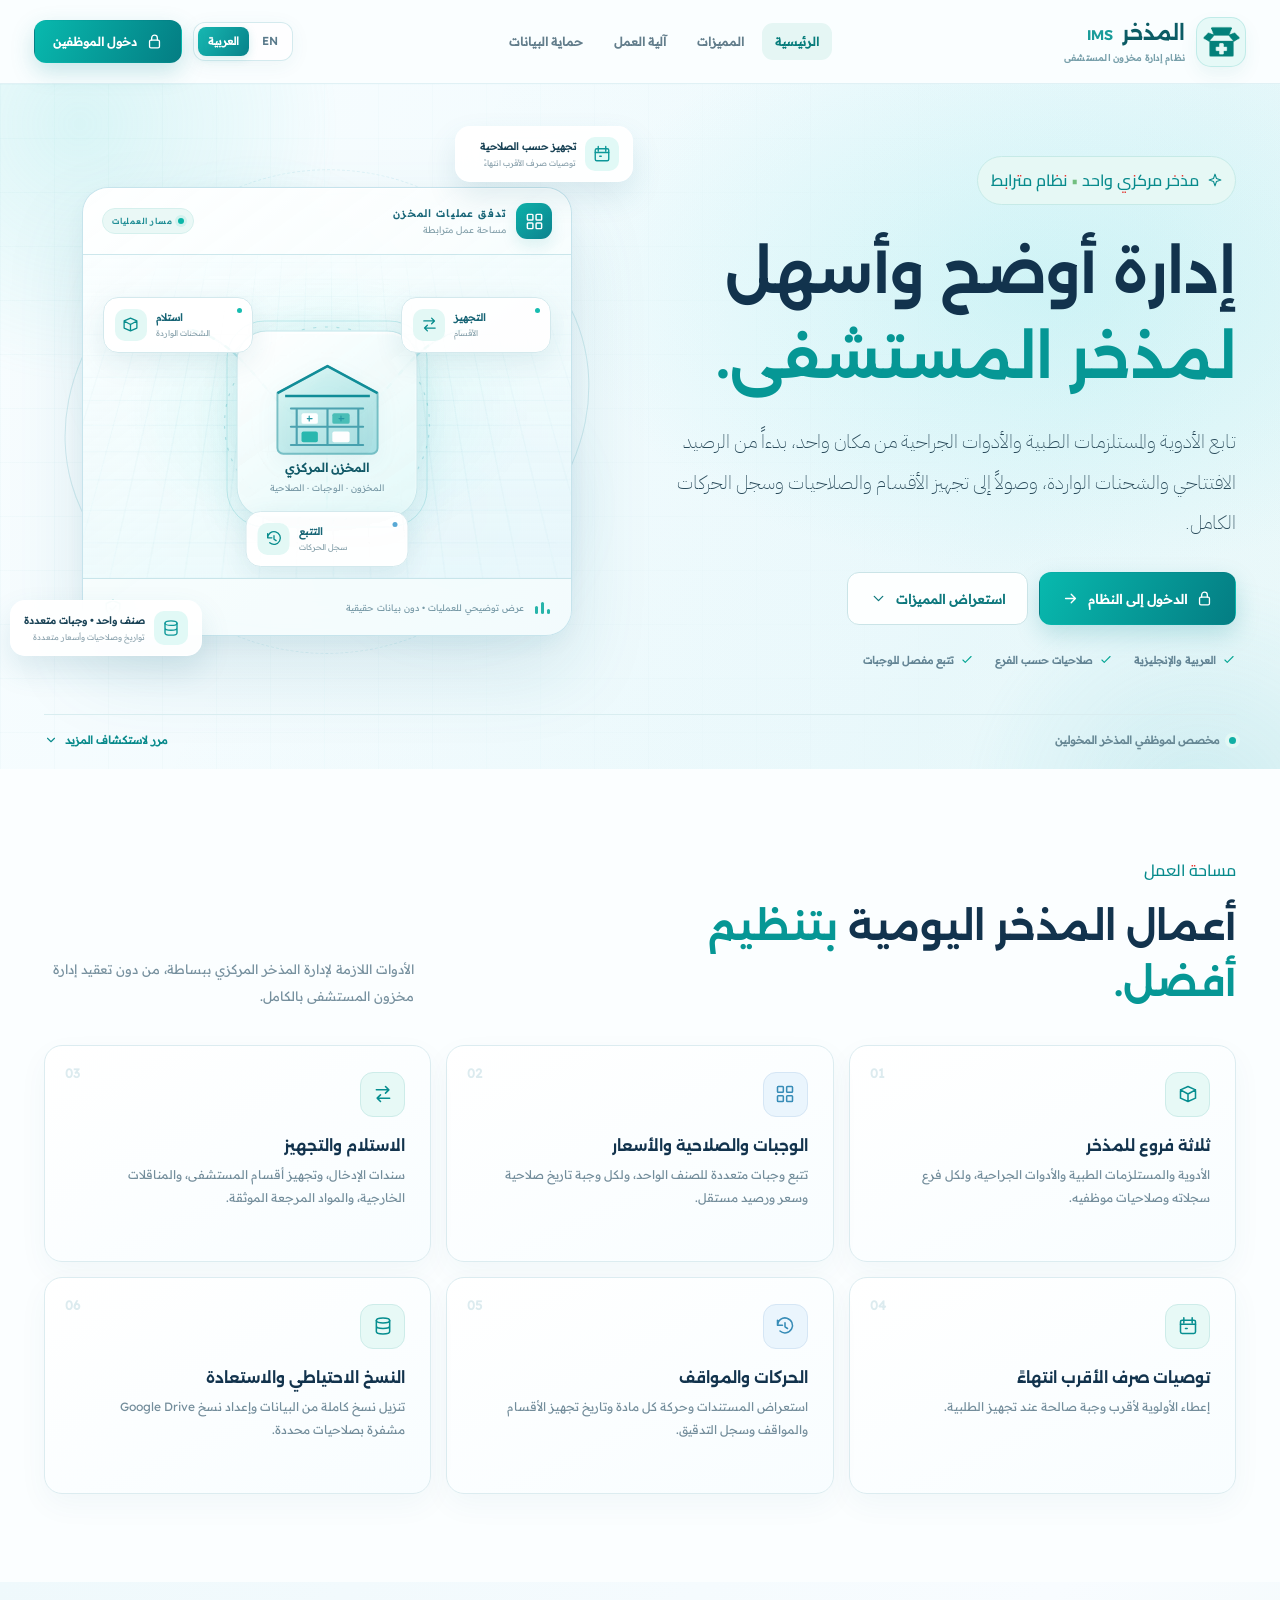
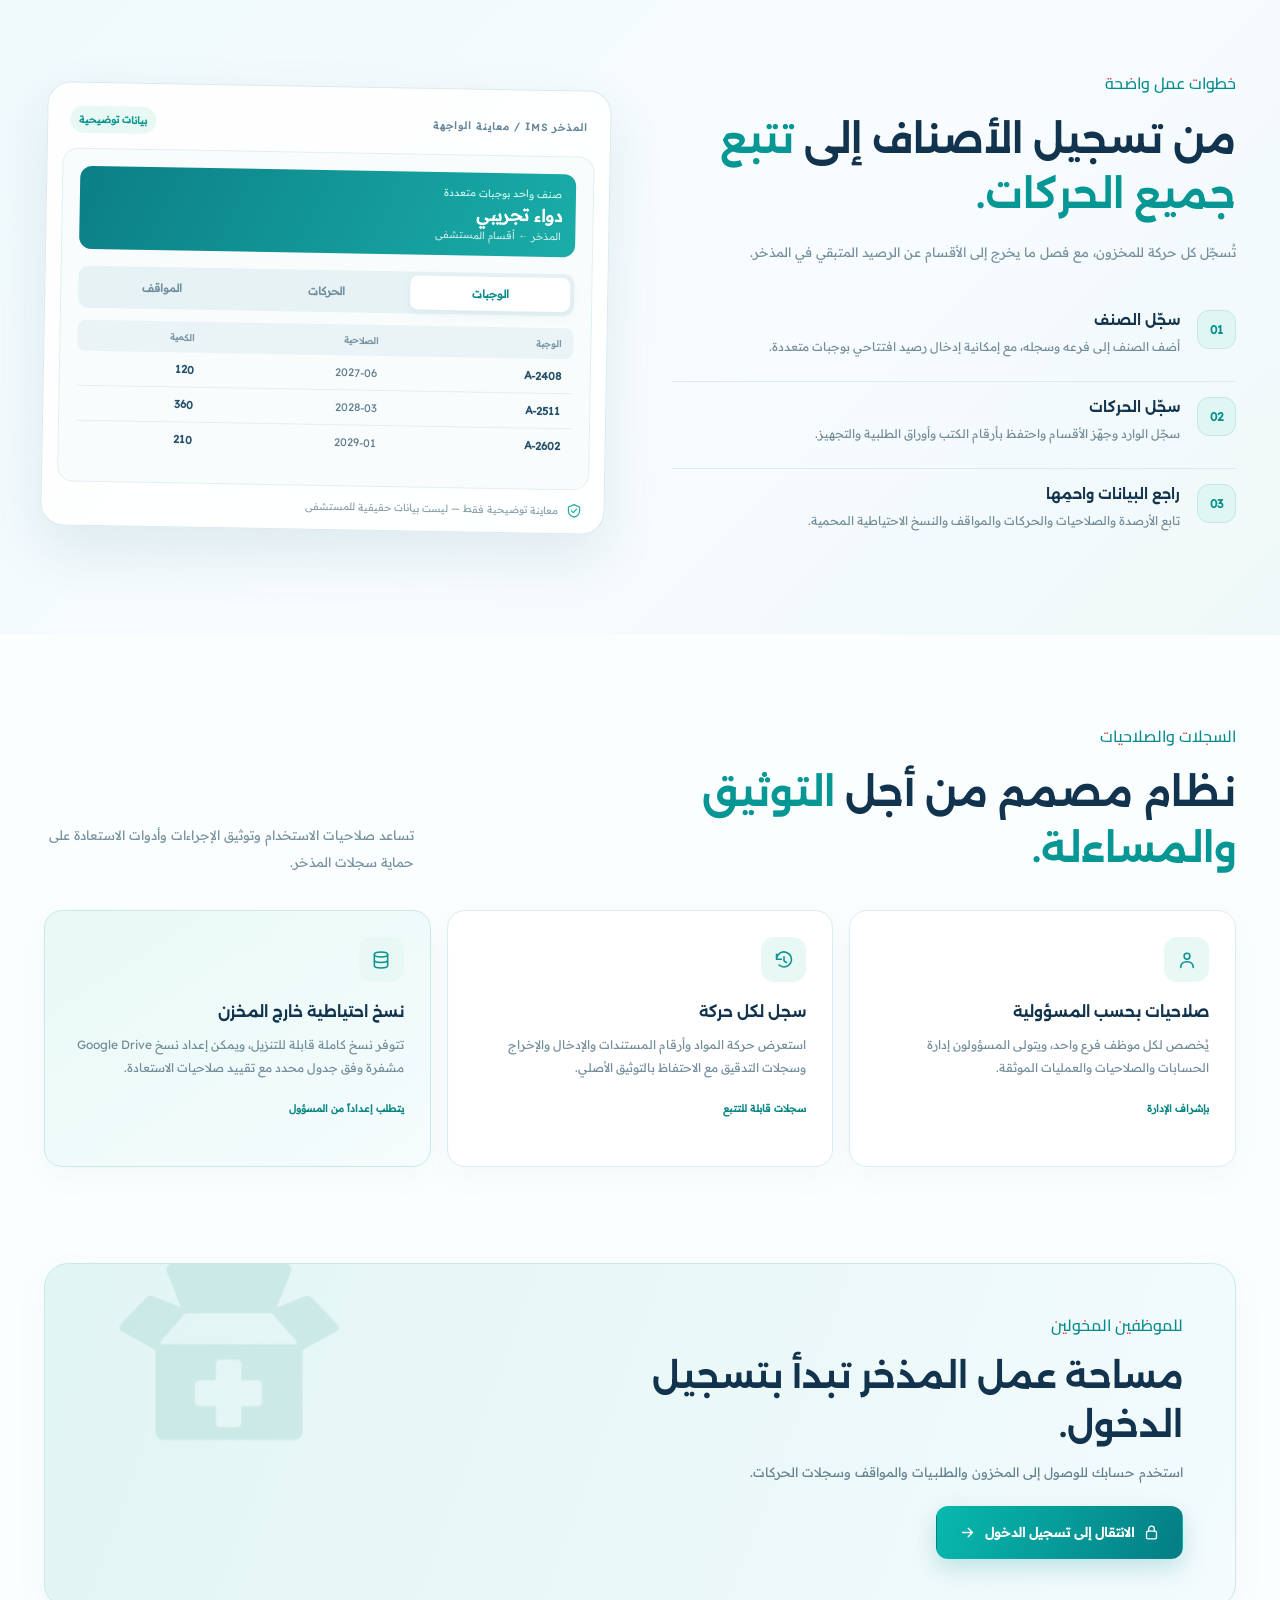
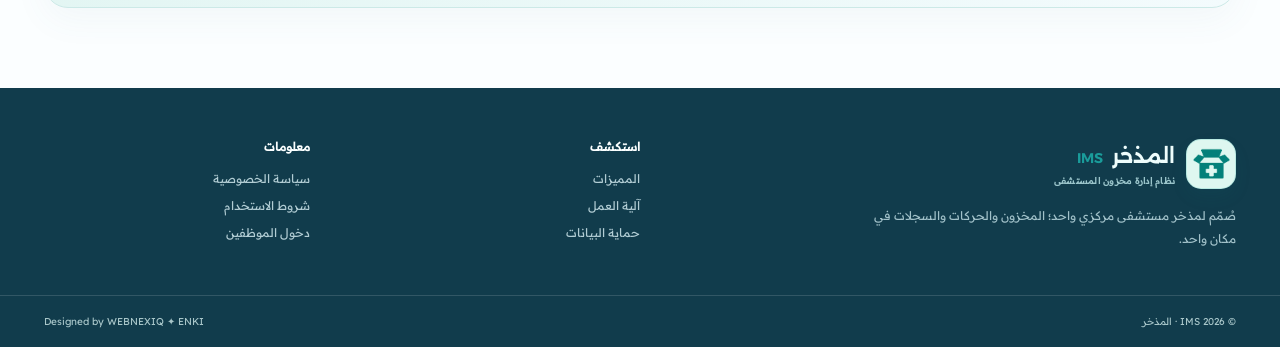
==== commit b074fce0: "Add files via upload" ====
--- a/static/index.html
+++ b/static/index.html
@@ -1,4 +1,4 @@
-<!DOCTYPE html><html lang="ar" dir="rtl"><head><meta charset="UTF-8"><meta name="viewport" content="width=device-width,initial-scale=1"><meta name="theme-color" content="#eefafb"><link rel="icon" type="image/png" href="/static/favicon.png"><link rel="stylesheet" href="/static/marketing.css?v=4.27.1"><link rel="stylesheet" href="/static/language.css?v=4.27.1"><meta name="description" content="The central warehouse management system for medication, medical supplies and surgical instruments."><title>IMS — Hospital Warehouse</title><script>try{const l=localStorage.getItem('hospital-warehouse-language');if(l==='en'){document.documentElement.lang='en';document.documentElement.dir='ltr'}}catch(e){}document.documentElement.classList.add('i18n-pending');</script><link rel="stylesheet" href="/static/ims-typography.css?v=4.27.1"></head><body class="marketing-page home"><svg xmlns="http://www.w3.org/2000/svg" class="icon-defs" aria-hidden="true">
+<!DOCTYPE html><html lang="ar" dir="rtl"><head><meta charset="UTF-8"><meta name="viewport" content="width=device-width,initial-scale=1"><meta name="theme-color" content="#eefafb"><link rel="icon" type="image/png" href="/static/favicon.png"><link rel="stylesheet" href="/static/marketing.css?v=4.27.1-localfonts"><link rel="stylesheet" href="/static/language.css?v=4.27.1-localfonts"><meta name="description" content="The central warehouse management system for medication, medical supplies and surgical instruments."><title>IMS — Hospital Warehouse</title><script>try{const l=localStorage.getItem('hospital-warehouse-language');if(l==='en'){document.documentElement.lang='en';document.documentElement.dir='ltr'}}catch(e){}document.documentElement.classList.add('i18n-pending');</script><link rel="stylesheet" href="/static/ims-typography.css?v=4.27.1-localfonts"></head><body class="marketing-page home"><svg xmlns="http://www.w3.org/2000/svg" class="icon-defs" aria-hidden="true">
 <symbol id="m-arrow" viewBox="0 0 24 24"><path d="M5 12h14m-6-6 6 6-6 6"/></symbol>
 <symbol id="m-chev" viewBox="0 0 24 24"><path d="m6 9 6 6 6-6"/></symbol>
 <symbol id="m-box" viewBox="0 0 24 24"><path d="m3 7 9-4 9 4v10l-9 4-9-4V7Zm0 0 9 5 9-5M12 12v9"/></symbol>
--- a/static/marketing.css
+++ b/static/marketing.css
@@ -1,6 +1,6 @@
-@import url('https://fonts.googleapis.com/css2?family=Changa:wght@500;600;700;800&family=DM+Sans:wght@400;500;600;700;800&family=Marhey:wght@500;600;700&family=Plus+Jakarta+Sans:wght@500;600;700;800&display=swap');
+
 :root{--ink:#12334d;--muted:#607f90;--teal:#078f8c;--mint:#12b4a8;--line:#d8e9ee;--cream:#f6fafb;--blue:#e9f7fb;--white:#fff;--shadow:0 16px 42px rgba(31,93,115,.075)}
-*{box-sizing:border-box}html{scroll-behavior:smooth;scroll-padding-top:96px}body{margin:0;background:#f7fbfd;color:var(--ink);font-family:'DM Sans',Arial,sans-serif;-webkit-font-smoothing:antialiased}a{color:inherit;text-decoration:none}button{font:inherit;cursor:pointer}img{max-width:100%}h1,h2,h3,p{margin:0}button:focus-visible,a:focus-visible{outline:3px solid #20aaa6;outline-offset:4px}.marketing-page{overflow-x:hidden}.icon-defs{position:absolute;width:0;height:0;overflow:hidden}.ic{width:20px;height:20px;fill:none;stroke:currentColor;stroke-width:1.85;stroke-linecap:round;stroke-linejoin:round;flex:none}.container{max-width:1192px;width:calc(100% - 64px);margin-inline:auto}.section-anchor{scroll-margin-top:82px}
+*{box-sizing:border-box}html{scroll-behavior:smooth;scroll-padding-top:96px}body{margin:0;background:#f7fbfd;color:var(--ink);font-family:'IMS Readex Pro',Arial,sans-serif;-webkit-font-smoothing:antialiased}a{color:inherit;text-decoration:none}button{font:inherit;cursor:pointer}img{max-width:100%}h1,h2,h3,p{margin:0}button:focus-visible,a:focus-visible{outline:3px solid #20aaa6;outline-offset:4px}.marketing-page{overflow-x:hidden}.icon-defs{position:absolute;width:0;height:0;overflow:hidden}.ic{width:20px;height:20px;fill:none;stroke:currentColor;stroke-width:1.85;stroke-linecap:round;stroke-linejoin:round;flex:none}.container{max-width:1192px;width:calc(100% - 64px);margin-inline:auto}.section-anchor{scroll-margin-top:82px}
 /* Header */
 .site-header{position:sticky;top:0;z-index:60;border-bottom:1px solid rgba(134,194,207,.22);background:rgba(251,254,255,.84);backdrop-filter:blur(20px);-webkit-backdrop-filter:blur(20px)}
 .header-inner{height:83px;max-width:1334px;padding:0 34px;margin:auto;display:flex;align-items:center;gap:28px}
@@ -8,7 +8,7 @@
 .site-nav{display:flex;align-items:center;gap:5px;margin-inline:auto}.site-nav a{padding:11px 13px;border-radius:11px;font-size:12px;font-weight:800;color:#637e8c;white-space:nowrap;transition:.2s}.site-nav a:hover,.site-nav a.active{color:#087d7c;background:#e5f6f4}.header-actions{display:flex;align-items:center;gap:11px}.btn{display:inline-flex;align-items:center;justify-content:center;gap:9px;border-radius:12px;padding:12px 18px;border:1px solid transparent;font-size:12px;font-weight:800;white-space:nowrap;transition:transform .22s,box-shadow .22s,background .22s}.btn:hover{transform:translateY(-2px)}.btn .ic{width:17px;height:17px}.btn-primary{color:white;background:linear-gradient(115deg,#08b9ae,#047d83);box-shadow:0 9px 23px rgba(7,139,145,.21)}.btn-primary:hover{box-shadow:0 13px 32px rgba(7,139,145,.27)}.btn-soft{color:#0f797e;background:rgba(255,255,255,.9);border-color:#cae4e7}.btn-soft:hover{background:#e9faf8}.btn-lg{padding:16px 22px;font-size:13px;min-height:53px}.menu-trigger{display:none;place-items:center;border:1px solid var(--line);background:#fff;color:#07848b;border-radius:11px;height:43px;width:43px}.menu-trigger .ic{width:21px;height:21px}
 /* Hero */
 .hero{position:relative;overflow:hidden;background:radial-gradient(ellipse 50% 55% at 82% 30%,rgba(171,237,239,.42),transparent 76%),linear-gradient(115deg,#f8fdff,#effafd 72%,#e9f8f9)}.hero:before{content:'';position:absolute;inset:0;pointer-events:none;opacity:.52;background-image:linear-gradient(rgba(30,145,160,.035) 1px,transparent 1px),linear-gradient(90deg,rgba(30,145,160,.035) 1px,transparent 1px);background-size:56px 56px;mask-image:linear-gradient(90deg,black,transparent 88%)}.glow{position:absolute;border-radius:50%;pointer-events:none;filter:blur(5px)}.glow-a{width:520px;height:520px;top:-220px;inset-inline-end:-180px;background:radial-gradient(circle,rgba(98,215,211,.2),transparent 70%)}.glow-b{width:480px;height:480px;bottom:-285px;inset-inline-start:-160px;background:radial-gradient(circle,rgba(59,181,199,.16),transparent 70%)}
-.hero-layout{min-height:630px;display:grid;grid-template-columns:1.03fr .97fr;align-items:center;gap:24px;padding-top:57px;padding-bottom:32px;position:relative;z-index:1}.hero-copy{position:relative;z-index:3}.eyebrow,.section-kicker{font-size:10px;letter-spacing:1.8px;font-weight:800;color:#078a8c;display:inline-flex;align-items:center;gap:9px}.eyebrow{padding:10px 13px;border:1px solid #c6eae7;background:#e6f8f5;border-radius:30px;letter-spacing:1.1px}.eyebrow .ic{width:14px;height:14px}.hero h1{font-family:'Plus Jakarta Sans',Arial,sans-serif;font-size:clamp(39px,4.7vw,64px);font-weight:800;letter-spacing:-3.2px;line-height:1.15;margin:25px 0 22px;max-width:615px}.hero h1 span,.section-heading h2 span,.workflow-text h2 span{color:#069795}.hero-intro{max-width:568px;line-height:1.95;color:#607c8f;font-size:15px}.hero-cta{display:flex;gap:11px;flex-wrap:wrap;margin-top:29px}.hero-trust{display:flex;gap:17px 21px;margin-top:28px;align-items:center;flex-wrap:wrap}.hero-trust span{display:flex;align-items:center;gap:6px;color:#648595;font-size:10.5px;font-weight:700}.hero-trust .ic{width:14px;height:14px;color:#05a694}
+.hero-layout{min-height:630px;display:grid;grid-template-columns:1.03fr .97fr;align-items:center;gap:24px;padding-top:57px;padding-bottom:32px;position:relative;z-index:1}.hero-copy{position:relative;z-index:3}.eyebrow,.section-kicker{font-size:10px;letter-spacing:1.8px;font-weight:800;color:#078a8c;display:inline-flex;align-items:center;gap:9px}.eyebrow{padding:10px 13px;border:1px solid #c6eae7;background:#e6f8f5;border-radius:30px;letter-spacing:1.1px}.eyebrow .ic{width:14px;height:14px}.hero h1{font-family:'IMS Alexandria',Arial,sans-serif;font-size:clamp(39px,4.7vw,64px);font-weight:800;letter-spacing:-3.2px;line-height:1.15;margin:25px 0 22px;max-width:615px}.hero h1 span,.section-heading h2 span,.workflow-text h2 span{color:#069795}.hero-intro{max-width:568px;line-height:1.95;color:#607c8f;font-size:15px}.hero-cta{display:flex;gap:11px;flex-wrap:wrap;margin-top:29px}.hero-trust{display:flex;gap:17px 21px;margin-top:28px;align-items:center;flex-wrap:wrap}.hero-trust span{display:flex;align-items:center;gap:6px;color:#648595;font-size:10.5px;font-weight:700}.hero-trust .ic{width:14px;height:14px;color:#05a694}
 /* V4.24 — Interactive warehouse network hero (no large logo in the hero) */
 .hero-art{position:relative;min-height:510px;display:flex;align-items:center;justify-content:center;isolation:isolate;--mx:50%;--my:50%;--tilt-x:0deg;--tilt-y:0deg}
 .hero-art .scene-ambient{pointer-events:none;position:absolute;border-radius:50%;z-index:-2;filter:blur(14px);animation:sceneBreathe 13s ease-in-out infinite alternate}
@@ -34,7 +34,7 @@
 @keyframes gridDrift{to{background-position:0 104px,104px 0}}@keyframes sceneBreathe{to{transform:scale(1.1) translateY(10px);opacity:.66}}@keyframes flowLine{to{stroke-dashoffset:-190}}@keyframes slowTurn{to{transform:rotate(360deg)}}@keyframes scanPass{0%,19%{left:-55%}55%,100%{left:155%}}@keyframes nodeLift{50%{translate:0 -6px}}@keyframes nodeLiftCentered{50%{translate:0 -6px}}@keyframes floatCard{50%{translate:0 -9px}}@keyframes pulseBars{50%{height:3px}}
 .hero-bottom{position:relative;z-index:3;display:flex;align-items:center;justify-content:space-between;gap:12px;border-top:1px solid #d9edf0;padding-top:18px;padding-bottom:22px}.live-chip{font-size:11px;color:#678895;font-weight:700;display:flex;gap:9px;align-items:center}.live-chip i{width:7px;height:7px;border-radius:50%;background:#11afa4;box-shadow:0 0 0 4px #e2f8f5}.scroll-cue{font-size:11px;font-weight:800;color:#0a8b8c;display:flex;align-items:center;gap:7px}.scroll-cue .ic{width:14px;height:14px}
 /* Sections */
-.section{padding:88px 0}.section-heading{display:flex;align-items:end;justify-content:space-between;gap:38px;margin-bottom:34px}.section-heading h2,.workflow-text h2{font-family:'Plus Jakarta Sans',Arial,sans-serif;font-size:clamp(28px,3vw,40px);letter-spacing:-1.65px;line-height:1.28;max-width:620px;margin-top:15px}.section-heading>p{font-size:13px;line-height:1.9;color:#76909e;max-width:370px}.feature-section{background:#fbfeff}.feature-grid{display:grid;grid-template-columns:repeat(3,1fr);gap:15px}.feature-card{position:relative;min-height:217px;padding:26px 25px;background:linear-gradient(155deg,#fff,#f8fdff);border:1px solid #dcecf0;border-radius:18px;box-shadow:0 11px 30px rgba(30,96,120,.045);overflow:hidden;transition:transform .24s,box-shadow .24s,border-color .24s}.feature-card:hover{transform:translateY(-5px);box-shadow:var(--shadow);border-color:#b6dfdf}.feature-icon{width:45px;height:45px;border:1px solid #cdece9;border-radius:13px;background:#e7f9f6;display:grid;place-items:center;color:#078e90}.feature-card:nth-child(3n+2) .feature-icon{color:#378cb7;background:#eaf5fd;border-color:#d5e6f5}.feature-card h3{font-size:15px;line-height:1.5;margin:18px 0 8px}.feature-card p{font-size:12px;color:#738d9b;line-height:1.85;max-width:310px}.card-index{position:absolute;inset-inline-end:20px;top:19px;font-size:13px;color:#dcebef;font-weight:800}
+.section{padding:88px 0}.section-heading{display:flex;align-items:end;justify-content:space-between;gap:38px;margin-bottom:34px}.section-heading h2,.workflow-text h2{font-family:'IMS Alexandria',Arial,sans-serif;font-size:clamp(28px,3vw,40px);letter-spacing:-1.65px;line-height:1.28;max-width:620px;margin-top:15px}.section-heading>p{font-size:13px;line-height:1.9;color:#76909e;max-width:370px}.feature-section{background:#fbfeff}.feature-grid{display:grid;grid-template-columns:repeat(3,1fr);gap:15px}.feature-card{position:relative;min-height:217px;padding:26px 25px;background:linear-gradient(155deg,#fff,#f8fdff);border:1px solid #dcecf0;border-radius:18px;box-shadow:0 11px 30px rgba(30,96,120,.045);overflow:hidden;transition:transform .24s,box-shadow .24s,border-color .24s}.feature-card:hover{transform:translateY(-5px);box-shadow:var(--shadow);border-color:#b6dfdf}.feature-icon{width:45px;height:45px;border:1px solid #cdece9;border-radius:13px;background:#e7f9f6;display:grid;place-items:center;color:#078e90}.feature-card:nth-child(3n+2) .feature-icon{color:#378cb7;background:#eaf5fd;border-color:#d5e6f5}.feature-card h3{font-size:15px;line-height:1.5;margin:18px 0 8px}.feature-card p{font-size:12px;color:#738d9b;line-height:1.85;max-width:310px}.card-index{position:absolute;inset-inline-end:20px;top:19px;font-size:13px;color:#dcebef;font-weight:800}
 .workflow-section{background:linear-gradient(135deg,#eff9fc,#f8fcff 55%,#eff8f8)}.workflow-layout{display:grid;grid-template-columns:1fr 1fr;gap:64px;align-items:center}.section-desc{color:#748e9e;line-height:1.85;font-size:13px;margin-top:17px;max-width:530px}.steps{margin-top:31px;display:grid;gap:8px}.step{display:flex;gap:17px;padding:15px 0;align-items:flex-start}.step+.step{border-top:1px solid #dcebf0}.step-num{display:grid;place-items:center;flex:none;height:39px;width:39px;background:#dff6f3;border:1px solid #c3e8e6;border-radius:12px;color:#058f8c;font-weight:800;font-size:12px}.step h3{font-size:14px;margin:0 0 6px}.step p{font-size:12px;line-height:1.8;color:#748c99;max-width:430px}
 .preview-card{background:rgba(255,255,255,.9);border-radius:23px;border:1px solid #dce9ed;box-shadow:0 25px 57px rgba(26,96,113,.11);padding:15px;transform:rotate(-1deg)}.preview-top{display:flex;align-items:center;justify-content:space-between;padding:8px 7px 15px;gap:8px}.preview-label{font-size:10px;font-weight:800;letter-spacing:1px;color:#66889a}.sample-chip{font-size:10px;font-weight:800;color:#09968d;border-radius:20px;background:#e8f8f5;padding:7px 9px}.preview-inner{padding:17px;background:#f8fcfd;border:1px solid #e2eff1;border-radius:16px;min-height:305px}.preview-tile{padding:14px;background:linear-gradient(115deg,#0b7f86,#1aada8);color:white;border-radius:12px;display:flex;align-items:start;flex-direction:column;gap:4px}.preview-tile span{font-size:10px;color:#caf6f2}.preview-tile strong{font-size:17px}.preview-tile small{font-size:10px;color:#c2eae7}.preview-tabs{display:flex;margin:17px 0 12px;padding:4px;background:#e7f2f5;border-radius:10px;gap:4px}.preview-tabs button{flex:1;padding:10px;border:0;background:transparent;border-radius:8px;color:#71909f;font-size:11px;font-weight:800;transition:.18s}.preview-tabs button.active{background:#fff;box-shadow:0 3px 12px #52839717;color:#088a8d}.preview-body{min-height:144px}.preview-body[hidden]{display:none}.lot-head,.lot-row{display:grid;grid-template-columns:1fr 1fr .6fr;align-items:center;padding:10px 12px;gap:9px;font-size:11px}.lot-head{background:#eaf4f7;color:#7c98a6;border-radius:8px;font-weight:800;font-size:9px}.lot-row{border-bottom:1px solid #e6edf0;color:#5f7a8b}.lot-row b,.lot-row strong{color:#27526a}.lot-row:last-child{border:0}.preview-foot{display:flex;align-items:center;gap:8px;margin-top:13px;color:#8a9fa9;font-size:10px;padding:0 7px}.preview-foot .ic{width:15px;height:15px;color:#22a7a0}.activity{display:flex;align-items:center;gap:10px;border-bottom:1px solid #e6edf0;padding:15px 4px}.activity:last-child{border:0}.activity div{flex:1}.activity strong,.statement-row strong{display:block;font-size:11px}.activity small,.statement-row small{display:block;font-size:10px;color:#8aa0ad;margin-top:5px}.activity>b{font-size:12px;color:#226d75}.activity-mark{height:32px;width:32px;display:grid;place-items:center;border-radius:10px;font-weight:800}.activity-mark.in{background:#faeded;color:#c85c5c}.activity-mark.out{background:#e6f3fc;color:#3386b7}.statement-row{display:flex;justify-content:space-between;align-items:center;padding:11px 3px;border-bottom:1px solid #e6edf0;gap:12px}.statement-row:last-child{border:0}.tag{font-size:9px;font-weight:800;padding:7px 9px;border-radius:20px}.tag-amber{background:#fff3dd;color:#be8a26}.tag-teal{background:#e2f8f3;color:#0d9486}.tag-blue{background:#e6f2ff;color:#3486ae}
 .protection-section{background:#fbfeff}.protection-grid{display:grid;grid-template-columns:repeat(3,1fr);gap:16px}.protection-card{border:1px solid #dcebf0;border-radius:18px;background:#fff;padding:26px;min-height:257px;box-shadow:0 11px 30px rgba(35,109,130,.04)}.protection-card.emphasized{background:linear-gradient(147deg,#e8f9f6,#f5fcfd);border-color:#cbe9e4}.protection-icon{height:45px;width:45px;background:#e8f8f5;color:#0e9291;display:grid;place-items:center;border-radius:13px;margin-bottom:19px}.protection-card h3{font-size:15px;margin-bottom:11px;line-height:1.5}.protection-card p{font-size:12px;line-height:1.9;color:#728c99}.mini-label{font-size:10px;font-weight:800;color:#0a8784;margin-top:22px}
--- a/static/language.css
+++ b/static/language.css
@@ -1,11 +1,11 @@
 /* V4 bilingual additions. Always preserve the project's white/icy-blue/teal theme. */
-@import url('https://fonts.googleapis.com/css2?family=Cairo:wght@400;500;600;700;800&family=Tajawal:wght@400;500;600;700;800&display=swap');
+
 html.i18n-pending body{visibility:hidden}
 .language-switch{display:inline-flex;align-items:center;gap:3px;padding:4px;border:1px solid rgba(70,164,182,.23);border-radius:12px;background:rgba(255,255,255,.84);box-shadow:0 4px 20px rgba(33,102,119,.06);direction:ltr;flex-shrink:0}
 .language-switch button{border:0;background:transparent;color:#597a8b;padding:8px 10px;border-radius:8px;font-size:11px;font-weight:800;cursor:pointer;line-height:1.2;white-space:nowrap;transition:background .18s,color .18s}
 .language-switch button.selected{background:linear-gradient(120deg,#17b8b2,#07828a);color:#fff;box-shadow:0 3px 10px rgba(9,156,155,.16)}
 .language-switch button:focus-visible{outline:2px solid #137c85;outline-offset:2px}
-html[lang="ar"] body,html[lang="ar"] button,html[lang="ar"] input,html[lang="ar"] select,html[lang="ar"] textarea,html[lang="ar"] a{font-family:'Cairo','Tajawal',Tahoma,Arial,sans-serif}
+html[lang="ar"] body,html[lang="ar"] button,html[lang="ar"] input,html[lang="ar"] select,html[lang="ar"] textarea,html[lang="ar"] a{font-family:'IMS Readex Pro',Tahoma,Arial,sans-serif}
 html[lang="ar"] body{letter-spacing:0}
 html[lang="ar"] h1,html[lang="ar"] h2,html[lang="ar"] h3,html[lang="ar"] h4,html[lang="ar"] .logo-name,html[lang="ar"] .brand-name{letter-spacing:0 !important;line-height:1.4}
 html[lang="ar"] .brand-sub,html[lang="ar"] .logo-sub{letter-spacing:0 !important;text-transform:none}
--- a/static/ims-typography.css
+++ b/static/ims-typography.css
@@ -1,26 +1,38 @@
-/* IMS V4.27.1 — Arabic type system. User-owned font files must be supplied
-   separately in /static/fonts. Deliberately excludes decorative typography
-   from dense forms, quantity fields, stock ledgers and report tables. */
+/* IMS V4.27.1 — locally hosted user-supplied typography. */
 @font-face {
-  font-family: 'IMS SC Dubai';
-  src: url('/static/fonts/SC_DUBAI.ttf?v=4271') format('truetype');
+  font-family: 'IMS Alexandria';
+  src: url('/static/fonts/Alexandria-VariableFont_wght.ttf?v=4271-local') format('truetype');
   font-style: normal;
-  font-weight: 500;
+  font-weight: 100 900;
   font-display: swap;
 }
 @font-face {
-  font-family: 'IMS VIP Rawy Thin';
-  src: url('/static/fonts/VIP%20Rawy%20Thin%20Thin.otf?v=4271') format('opentype');
+  font-family: 'IMS Cairo Play';
+  src: url('/static/fonts/CairoPlay-VariableFont_slntwght.ttf?v=4271-local') format('truetype');
   font-style: normal;
-  font-weight: 100;
+  font-weight: 200 1000;
+  font-display: swap;
+}
+@font-face {
+  font-family: 'IMS Readex Pro';
+  src: url('/static/fonts/ReadexPro-Regular.ttf?v=4271-local') format('truetype');
+  font-style: normal;
+  font-weight: 400;
+  font-display: swap;
+}
+@font-face {
+  font-family: 'IMS Plex Arabic';
+  src: url('/static/fonts/IBMPlexSansArabic-ExtraLight.ttf?v=4271-local') format('truetype');
+  font-style: normal;
+  font-weight: 200;
   font-display: swap;
 }
 :root {
-  --ims-heading-ar: 'IMS SC Dubai','Cairo','Tajawal',Tahoma,sans-serif;
-  --ims-accent-ar: 'IMS VIP Rawy Thin','Cairo','Tajawal',Tahoma,sans-serif;
-  --ims-text-ar: 'Cairo','Tajawal',Tahoma,sans-serif;
+  --ims-heading-ar: 'IMS Alexandria',Tahoma,sans-serif;
+  --ims-accent-ar: 'IMS Cairo Play',Tahoma,sans-serif;
+  --ims-text-ar: 'IMS Readex Pro',Tahoma,sans-serif;
 }
-/* MAIN SITE — strong Dubai for major text, Rawy for open-space accents. */
+/* MAIN SITE — Alexandria for headings, Cairo Play for accents. */
 html[lang="ar"] .hero h1,
 html[lang="ar"] .section-heading h2,
 html[lang="ar"] .workflow-text h2,
@@ -32,7 +44,7 @@
 html[lang="ar"] .step h3,
 html[lang="ar"] .m-brand-copy strong {
   font-family: var(--ims-heading-ar);
-  font-weight: 500;
+  font-weight: 650;
   letter-spacing: 0 !important;
   line-height: 1.45;
 }
@@ -40,7 +52,7 @@
 html[lang="ar"] .hero .eyebrow,
 html[lang="ar"] .section-kicker {
   font-family: var(--ims-accent-ar);
-  font-weight: 100;
+  font-weight: 550;
   font-size: clamp(16px,1.25vw,19px);
   line-height:1.7;
   letter-spacing:0 !important;
@@ -61,7 +73,7 @@
 html[lang="ar"] .login-card h2,
 html[lang="ar"] .login-nav .logo-name {
   font-family:var(--ims-heading-ar);
-  font-weight:500;
+  font-weight:650;
   letter-spacing:0 !important;
   line-height:1.48;
 }
@@ -70,7 +82,7 @@
 html[lang="ar"] .login-art .eyebrow,
 html[lang="ar"] .login-art .visual-glass {
   font-family:var(--ims-accent-ar);
-  font-weight:100;
+  font-weight:550;
   font-size:18px;
   line-height:1.7;
   letter-spacing:0 !important;
@@ -83,7 +95,7 @@
 html[lang="ar"] .login-tools {
   font-family:var(--ims-text-ar);
 }
-/* DASHBOARD — just the prominent headings and identity; tables stay Cairo. */
+/* DASHBOARD — just the prominent headings and identity; tables use Readex Pro. */
 html[lang="ar"] .sidebar-head .logo-name,
 html[lang="ar"] .db-page-title,
 html[lang="ar"] .db-head h1,
@@ -91,7 +103,7 @@
 html[lang="ar"] .db-panel h2,
 html[lang="ar"] .page-heading h1 {
   font-family:var(--ims-heading-ar);
-  font-weight:500;
+  font-weight:650;
   letter-spacing:0 !important;
 }
 /* PRINT DESIGNER — headings only; preserve measured tabular layout. */
@@ -100,7 +112,7 @@
 html[lang="ar"] .preview-bar h2,
 html[lang="ar"] .sheet-head-title h3 {
   font-family:var(--ims-heading-ar);
-  font-weight:500;
+  font-weight:650;
 }
 /* The printed item rows, quantities, and prices must remain predictable. */
 html[lang="ar"] .sheet-table,
@@ -122,3 +134,14 @@
   html[lang="ar"] .login-art .eyebrow {font-size:16px;}
   html[lang="ar"] .m-brand-copy strong {font-size:16px;}
 }
+
+/* ExtraLight is reserved for spacious, noncritical display copy. */
+html[lang="ar"] .hero-intro {
+  font-family: 'IMS Plex Arabic', 'IMS Readex Pro', Tahoma, sans-serif;
+  font-weight: 200;
+  font-size: clamp(18px, 1.5vw, 22px);
+  color: #294a5a;
+}
+html[lang="ar"] h1, html[lang="ar"] h2, html[lang="ar"] h3 {
+  font-family: var(--ims-heading-ar);
+}
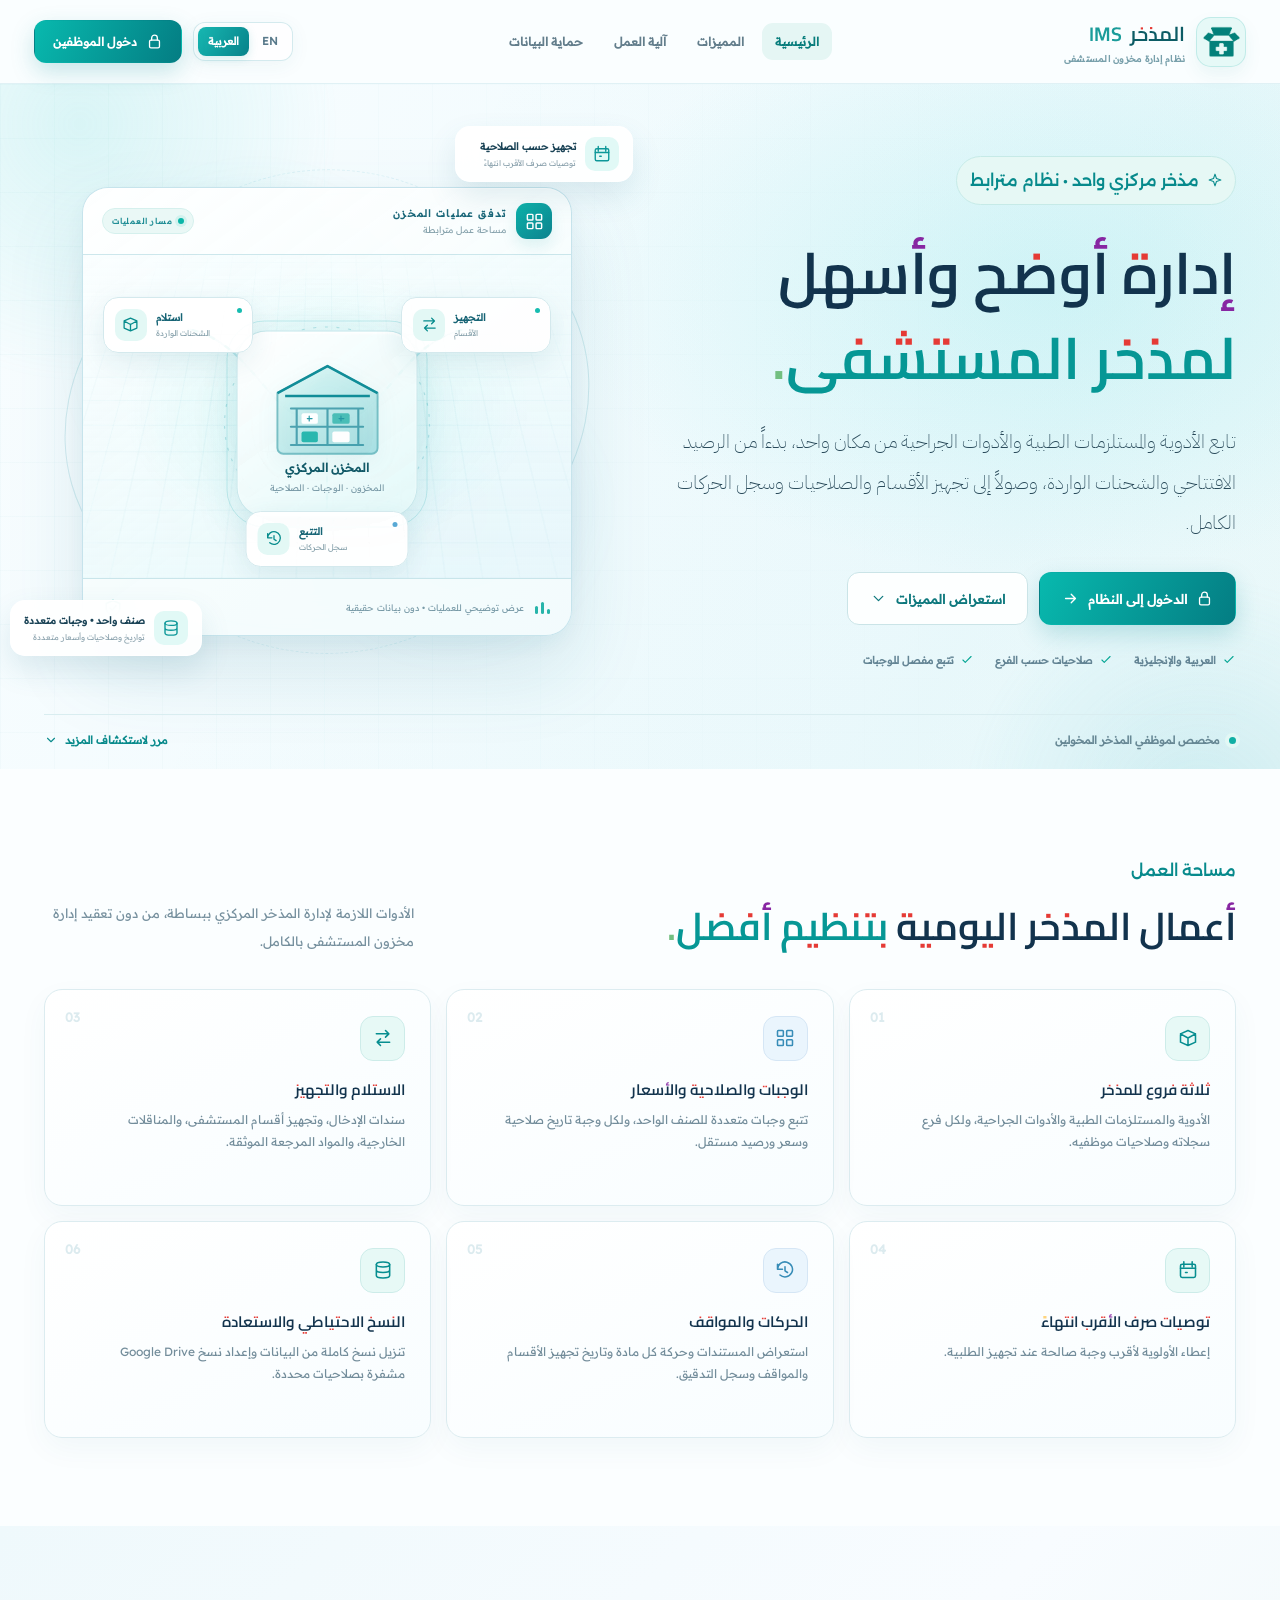
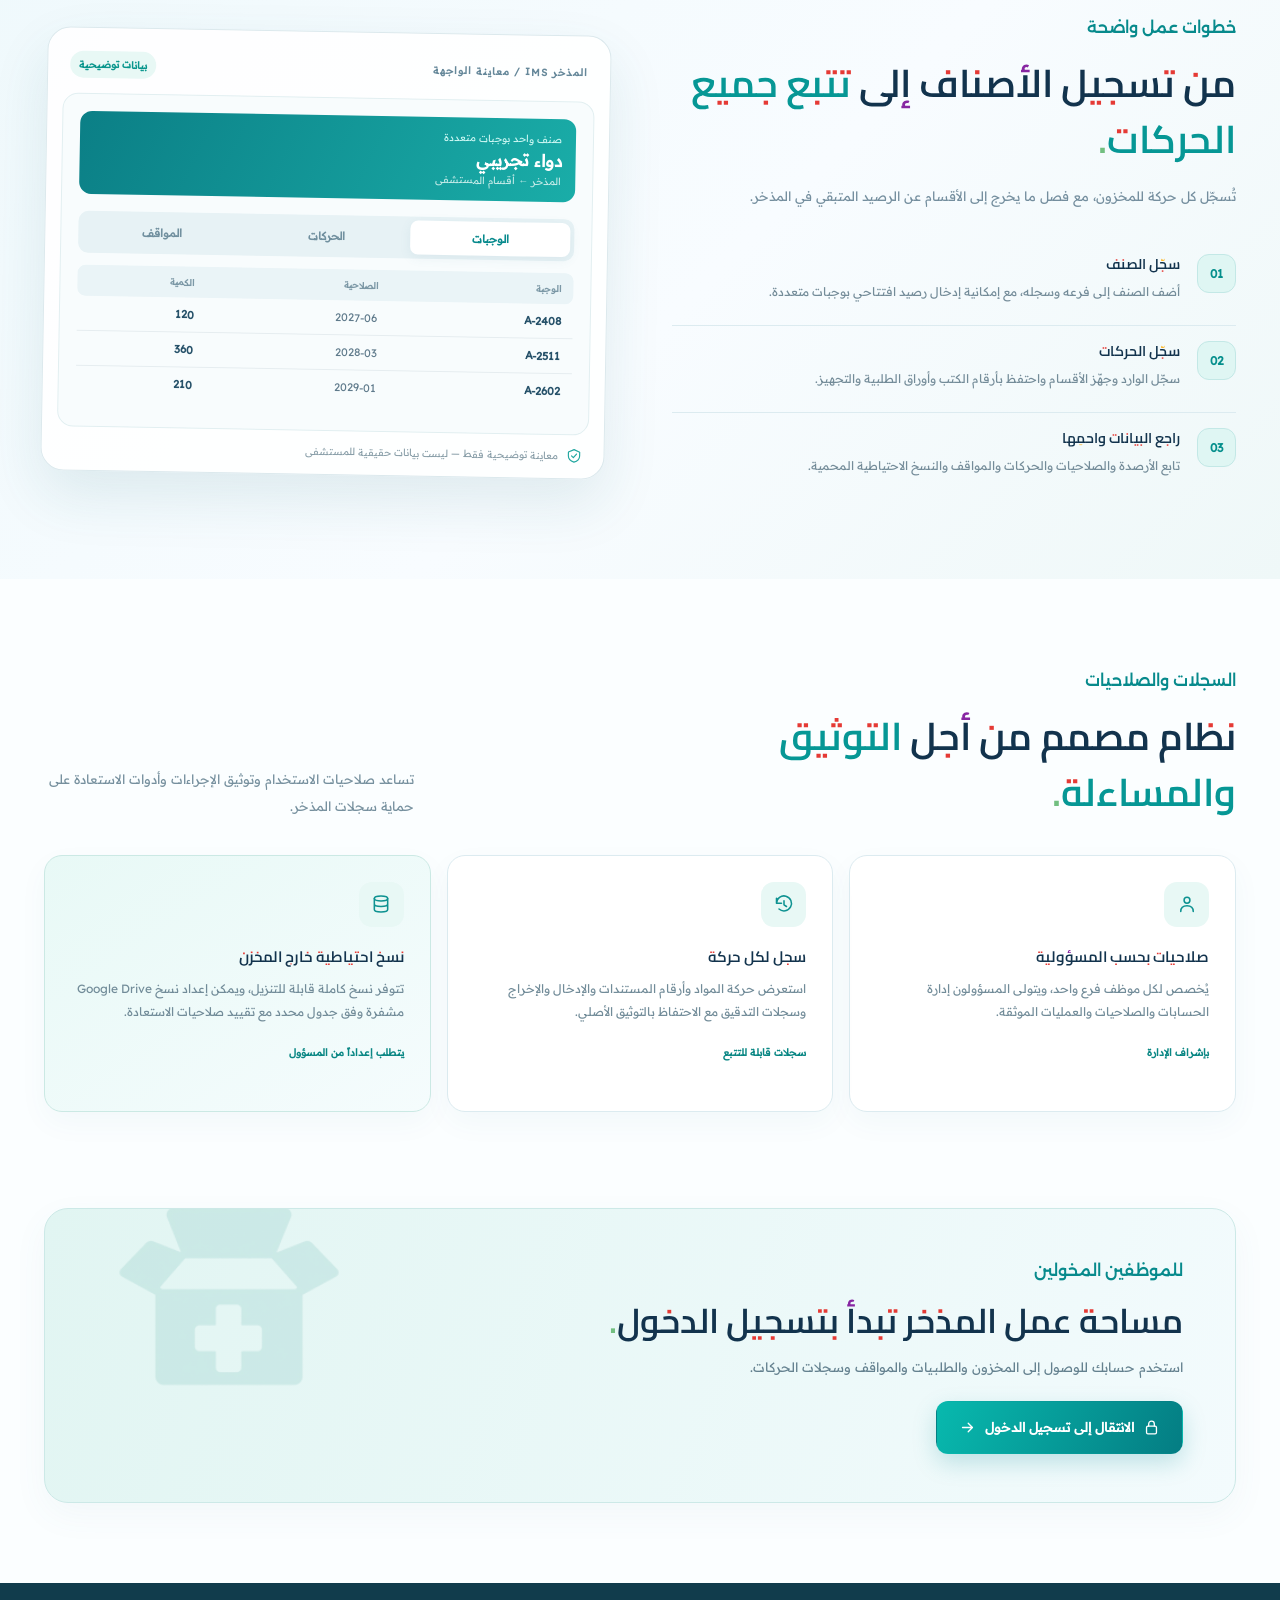
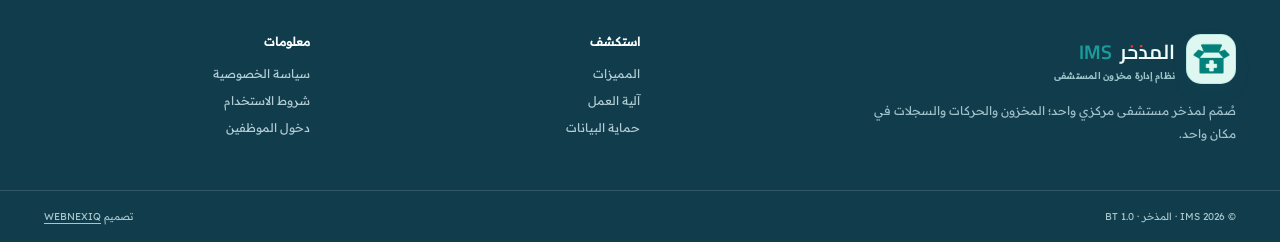
==== commit 07a54c82: "Add files via upload" ====
--- a/static/index.html
+++ b/static/index.html
@@ -1,4 +1,4 @@
-<!DOCTYPE html><html lang="ar" dir="rtl"><head><meta charset="UTF-8"><meta name="viewport" content="width=device-width,initial-scale=1"><meta name="theme-color" content="#eefafb"><link rel="icon" type="image/png" href="/static/favicon.png"><link rel="stylesheet" href="/static/marketing.css?v=4.27.1-localfonts"><link rel="stylesheet" href="/static/language.css?v=4.27.1-localfonts"><meta name="description" content="The central warehouse management system for medication, medical supplies and surgical instruments."><title>IMS — Hospital Warehouse</title><script>try{const l=localStorage.getItem('hospital-warehouse-language');if(l==='en'){document.documentElement.lang='en';document.documentElement.dir='ltr'}}catch(e){}document.documentElement.classList.add('i18n-pending');</script><link rel="stylesheet" href="/static/ims-typography.css?v=4.27.1-localfonts"></head><body class="marketing-page home"><svg xmlns="http://www.w3.org/2000/svg" class="icon-defs" aria-hidden="true">
+<!DOCTYPE html><html lang="ar" dir="rtl"><head><meta charset="UTF-8"><meta name="viewport" content="width=device-width,initial-scale=1"><meta name="theme-color" content="#eefafb"><link rel="icon" type="image/png" href="/static/favicon.png"><link rel="stylesheet" href="/static/marketing.css?v=bt1.0"><link rel="stylesheet" href="/static/language.css?v=bt1.0"><meta name="description" content="The central warehouse management system for medication, medical supplies and surgical instruments."><title>IMS — Hospital Warehouse</title><script>try{const l=localStorage.getItem('hospital-warehouse-language');if(l==='en'){document.documentElement.lang='en';document.documentElement.dir='ltr'}}catch(e){}document.documentElement.classList.add('i18n-pending');</script><link rel="stylesheet" href="/static/ims-typography.css?v=bt1.0"></head><body class="marketing-page home"><svg xmlns="http://www.w3.org/2000/svg" class="icon-defs" aria-hidden="true">
 <symbol id="m-arrow" viewBox="0 0 24 24"><path d="M5 12h14m-6-6 6 6-6 6"/></symbol>
 <symbol id="m-chev" viewBox="0 0 24 24"><path d="m6 9 6 6 6-6"/></symbol>
 <symbol id="m-box" viewBox="0 0 24 24"><path d="m3 7 9-4 9 4v10l-9 4-9-4V7Zm0 0 9 5 9-5M12 12v9"/></symbol>
@@ -67,4 +67,4 @@
 <section class="section feature-section section-anchor" id="features"><div class="container"><div class="section-heading"><div><span class="section-kicker">THE WORKSPACE</span><h2>Everyday warehouse work, <span>well organized.</span></h2></div><p>The essential tools for a single central warehouse—not a complicated hospital-wide system.</p></div><div class="feature-grid"><article class="feature-card"><span class="feature-icon"><svg class="ic " aria-hidden="true"><use href="#m-box"/></svg></span><h3>Three warehouse branches</h3><p>Medications, medical supplies and surgical instruments, each with its own registers and staff access.</p><span class="card-index" aria-hidden="true">01</span></article><article class="feature-card"><span class="feature-icon"><svg class="ic " aria-hidden="true"><use href="#m-grid"/></svg></span><h3>Batches, expiry and prices</h3><p>Track multiple lots for one item, with individual dates, unit prices and remaining quantities.</p><span class="card-index" aria-hidden="true">02</span></article><article class="feature-card"><span class="feature-icon"><svg class="ic " aria-hidden="true"><use href="#m-move"/></svg></span><h3>Receiving and distribution</h3><p>Incoming receipts, internal department issues, external transfers and documented returns.</p><span class="card-index" aria-hidden="true">03</span></article><article class="feature-card"><span class="feature-icon"><svg class="ic " aria-hidden="true"><use href="#m-calendar"/></svg></span><h3>FEFO recommendations</h3><p>Prioritize the earliest usable expiry when preparing outgoing shipments.</p><span class="card-index" aria-hidden="true">04</span></article><article class="feature-card"><span class="feature-icon"><svg class="ic " aria-hidden="true"><use href="#m-history"/></svg></span><h3>Movements and reports</h3><p>Trace documents, individual items, department history, stock statements and audit records.</p><span class="card-index" aria-hidden="true">05</span></article><article class="feature-card"><span class="feature-icon"><svg class="ic " aria-hidden="true"><use href="#m-database"/></svg></span><h3>Backup and recovery</h3><p>Download full backups and configure encrypted Google Drive copies with restricted access.</p><span class="card-index" aria-hidden="true">06</span></article></div></div></section>
 <section class="section workflow-section section-anchor" id="workflow"><div class="container workflow-layout"><div class="workflow-text"><span class="section-kicker">A SIMPLE WORKFLOW</span><h2>From registration to <span>complete traceability.</span></h2><p class="section-desc">Each stock change is recorded, while department distributions remain distinct from warehouse inventory.</p><div class="steps"><article class="step"><span class="step-num">01</span><div><h3>Register</h3><p>Add an item to its branch and book, with optional multiple opening lots for existing stock.</p></div></article><article class="step"><span class="step-num">02</span><div><h3>Record movements</h3><p>Receive shipments, distribute to departments and keep each paper document reference.</p></div></article><article class="step"><span class="step-num">03</span><div><h3>Review and protect</h3><p>Check stock, expiry, movement history, reports and access-controlled backups.</p></div></article></div></div><div class="preview-card"><div class="preview-top"><span class="preview-label">IMS / WORKSPACE PREVIEW</span><span class="sample-chip">Illustrative data</span></div><div class="preview-inner"><div class="preview-tile"><span>One item, multiple lots</span><strong>Medication A</strong><small>Warehouse → Department</small></div><div class="preview-tabs" role="tablist" aria-label="Preview sections"><button type="button" role="tab" data-preview="lots" aria-selected="true" class="active">Lots</button><button type="button" role="tab" data-preview="history" aria-selected="false">Movements</button><button type="button" role="tab" data-preview="statements" aria-selected="false">Statements</button></div><div class="preview-body" data-preview-panel="lots" role="tabpanel"><div class="lot-head"><span>Batch</span><span>Expires</span><span>Quantity</span></div><div class="lot-row"><b>A-2408</b><span>2027-06</span><strong>120</strong></div><div class="lot-row"><b>A-2511</b><span>2028-03</span><strong>360</strong></div><div class="lot-row"><b>A-2602</b><span>2029-01</span><strong>210</strong></div></div><div class="preview-body" data-preview-panel="history" role="tabpanel" hidden><div class="activity"><span class="activity-mark in">+</span><div><strong>Stock receipt</strong><small>Pharmacy department • Batch A-2602</small></div><b>+210</b></div><div class="activity"><span class="activity-mark out">−</span><div><strong>Department issue</strong><small>Internal department • Batch A-2408</small></div><b>−75</b></div></div><div class="preview-body" data-preview-panel="statements" role="tabpanel" hidden><div class="statement-row"><div><strong>Near expiry</strong><small>Dates within selected period</small></div><span class="tag tag-amber">Review</span></div><div class="statement-row"><div><strong>Scarce / surplus</strong><small>Monthly requirement thresholds</small></div><span class="tag tag-teal">Filterable</span></div><div class="statement-row"><div><strong>Missing stock</strong><small>Items with zero quantity</small></div><span class="tag tag-blue">Available</span></div></div></div><div class="preview-foot"><svg class="ic " aria-hidden="true"><use href="#m-shield"/></svg> Demo preview only — not live hospital records</div></div></div></section>
 <section class="section protection-section section-anchor" id="protection"><div class="container"><div class="section-heading"><div><span class="section-kicker">RECORDS & ACCESS</span><h2>Designed for <span>accountability.</span></h2></div><p>Clear permissions, traceable actions and data recovery tools work together to help protect warehouse records.</p></div><div class="protection-grid"><article class="protection-card"><span class="protection-icon"><svg class="ic " aria-hidden="true"><use href="#m-user"/></svg></span><h3>Access based on responsibility</h3><p>Staff are assigned to one warehouse branch. Administrators manage accounts, permissions and documented operations.</p><div class="mini-label">Admin controlled</div></article><article class="protection-card"><span class="protection-icon"><svg class="ic " aria-hidden="true"><use href="#m-history"/></svg></span><h3>A history for every movement</h3><p>Review individual item movements, paper references, receipts, issues and audit records without losing the original trail.</p><div class="mini-label">Traceable records</div></article><article class="protection-card emphasized"><span class="protection-icon"><svg class="ic " aria-hidden="true"><use href="#m-database"/></svg></span><h3>Backup beyond the warehouse</h3><p>Full database exports are available. Optional encrypted Google Drive backups can run on a configured schedule, with restricted restoration.</p><div class="mini-label">Requires administrator setup</div></article></div></div></section>
-<section class="closing-cta"><div class="container"><div class="cta-surface"><span class="section-kicker">AUTHORIZED PERSONNEL</span><h2>Your warehouse workspace is one sign-in away.</h2><p>Use your assigned account to access the inventory, shipments, statements and movement records.</p><a class="btn btn-primary btn-lg" href="/login.html"><svg class="ic " aria-hidden="true"><use href="#m-lock"/></svg> Go to staff login <svg class="ic " aria-hidden="true"><use href="#m-arrow"/></svg></a><div class="cta-glass-mark"><img src="/static/ims-icon.png" alt="" loading="lazy"></div></div></div></section></main><footer class="site-footer"><div class="footer-inner"><div class="footer-brand"><a class="m-brand" href="#home" aria-label="IMS Home"><span class="m-brand-badge"><img src="/static/ims-icon.png" alt="" width="46" height="46"></span><span class="m-brand-copy"><strong translate="no">المذخر <em>IMS</em></strong><small>Hospital inventory system</small></span></a><p>Built for one central hospital warehouse. Inventory, movements, and records in one place.</p></div><div class="footer-links"><span>Explore</span><a href="#features">Features</a><a href="#workflow">Workflow</a><a href="#protection">Data protection</a></div><div class="footer-links"><span>Information</span><a href="/privacy.html">Privacy Policy</a><a href="/terms.html">Terms of Use</a><a href="/login.html">Staff login</a></div></div><div class="footer-bottom"><span>© 2026 IMS · المذخر</span><span>Designed by WEBNEXIQ ✦ ENKI</span></div></footer><script src="/static/i18n.js?v=4.25.1"></script><script src="/static/marketing.js?v=4.25.1"></script></body></html>+<section class="closing-cta"><div class="container"><div class="cta-surface"><span class="section-kicker">AUTHORIZED PERSONNEL</span><h2>Your warehouse workspace is one sign-in away.</h2><p>Use your assigned account to access the inventory, shipments, statements and movement records.</p><a class="btn btn-primary btn-lg" href="/login.html"><svg class="ic " aria-hidden="true"><use href="#m-lock"/></svg> Go to staff login <svg class="ic " aria-hidden="true"><use href="#m-arrow"/></svg></a><div class="cta-glass-mark"><img src="/static/ims-icon.png" alt="" loading="lazy"></div></div></div></section></main><footer class="site-footer"><div class="footer-inner"><div class="footer-brand"><a class="m-brand" href="#home" aria-label="IMS Home"><span class="m-brand-badge"><img src="/static/ims-icon.png" alt="" width="46" height="46"></span><span class="m-brand-copy"><strong translate="no">المذخر <em>IMS</em></strong><small>Hospital inventory system</small></span></a><p>Built for one central hospital warehouse. Inventory, movements, and records in one place.</p></div><div class="footer-links"><span>Explore</span><a href="#features">Features</a><a href="#workflow">Workflow</a><a href="#protection">Data protection</a></div><div class="footer-links"><span>Information</span><a href="/privacy.html">Privacy Policy</a><a href="/terms.html">Terms of Use</a><a href="/login.html">Staff login</a></div></div><div class="footer-bottom"><span>© 2026 IMS · المذخر · BT 1.0</span><span><span>Designed by</span> <a href="https://www.webnexiq.com" target="_blank" rel="noopener noreferrer" translate="no">WEBNEXIQ</a></span></div></footer><script src="/static/i18n.js?v=bt1.0"></script><script src="/static/marketing.js?v=bt1.0"></script></body></html>
--- a/static/ims-typography.css
+++ b/static/ims-typography.css
@@ -145,3 +145,11 @@
 html[lang="ar"] h1, html[lang="ar"] h2, html[lang="ar"] h3 {
   font-family: var(--ims-heading-ar);
 }
+
+/* BT 1.0: Cairo Play has native multicolour dots; public pages only. */
+body.marketing-page.home, body.login-page {
+ --ims-heading-ar: 'IMS Cairo Play',Tahoma,sans-serif;
+ --ims-accent-ar: 'IMS Alexandria',Tahoma,sans-serif;
+}
+.logo-name b, .m-brand-copy strong em, .brand-text strong span {font-size: .98em !important;}
+.footer-bottom a {text-decoration:underline;text-underline-offset:3px;color:inherit;}
